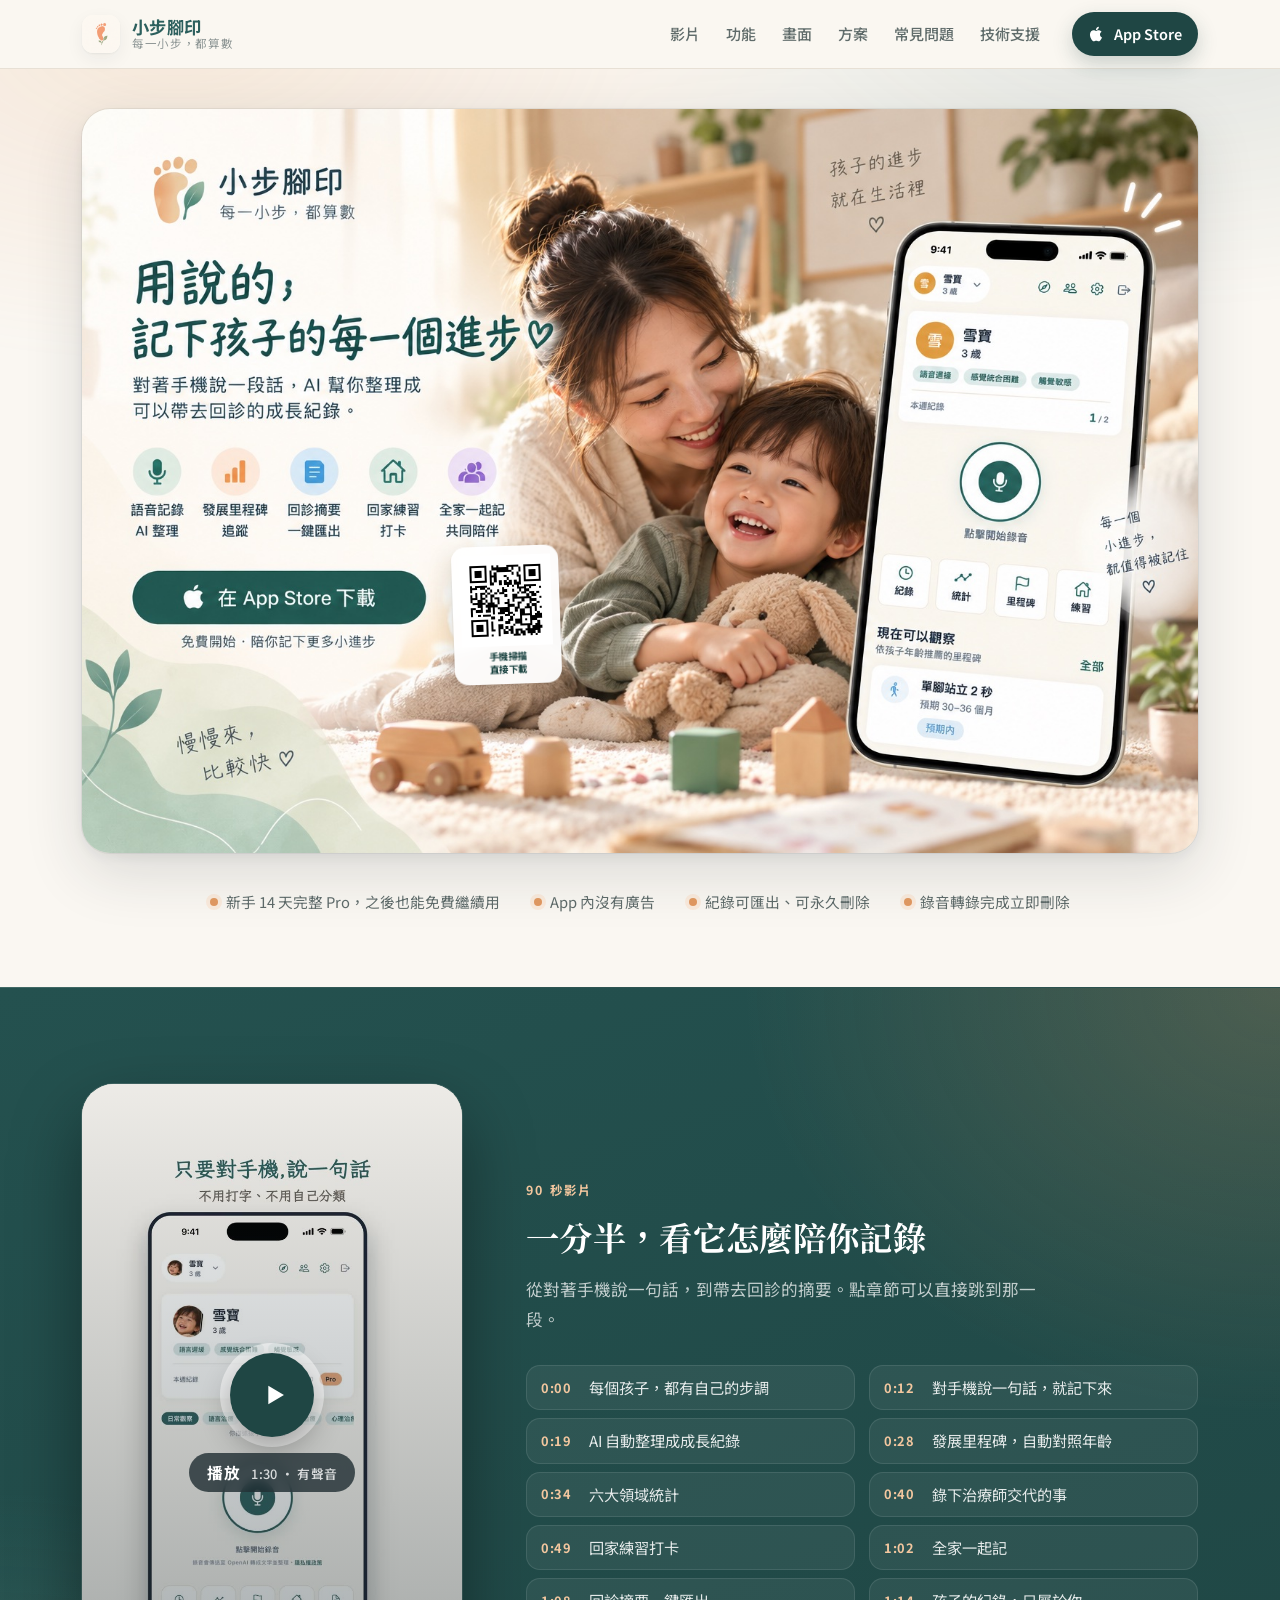
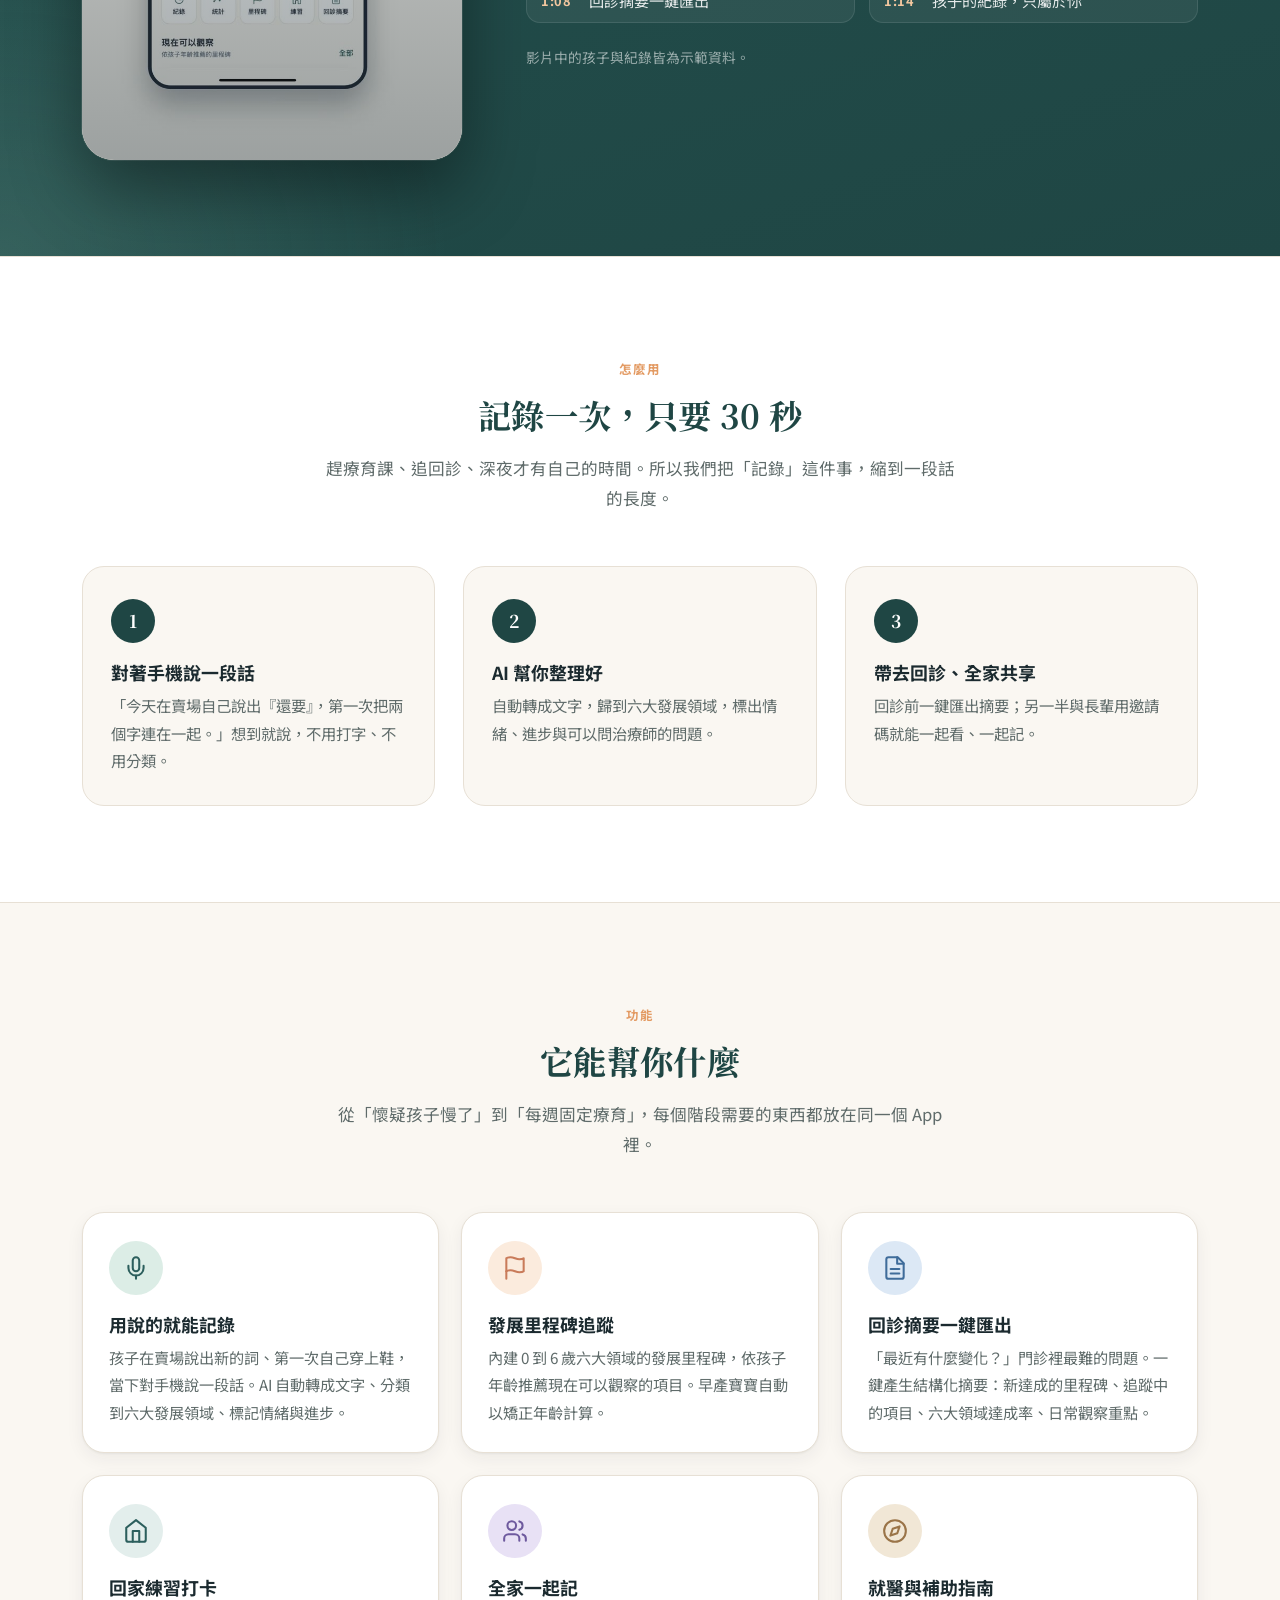
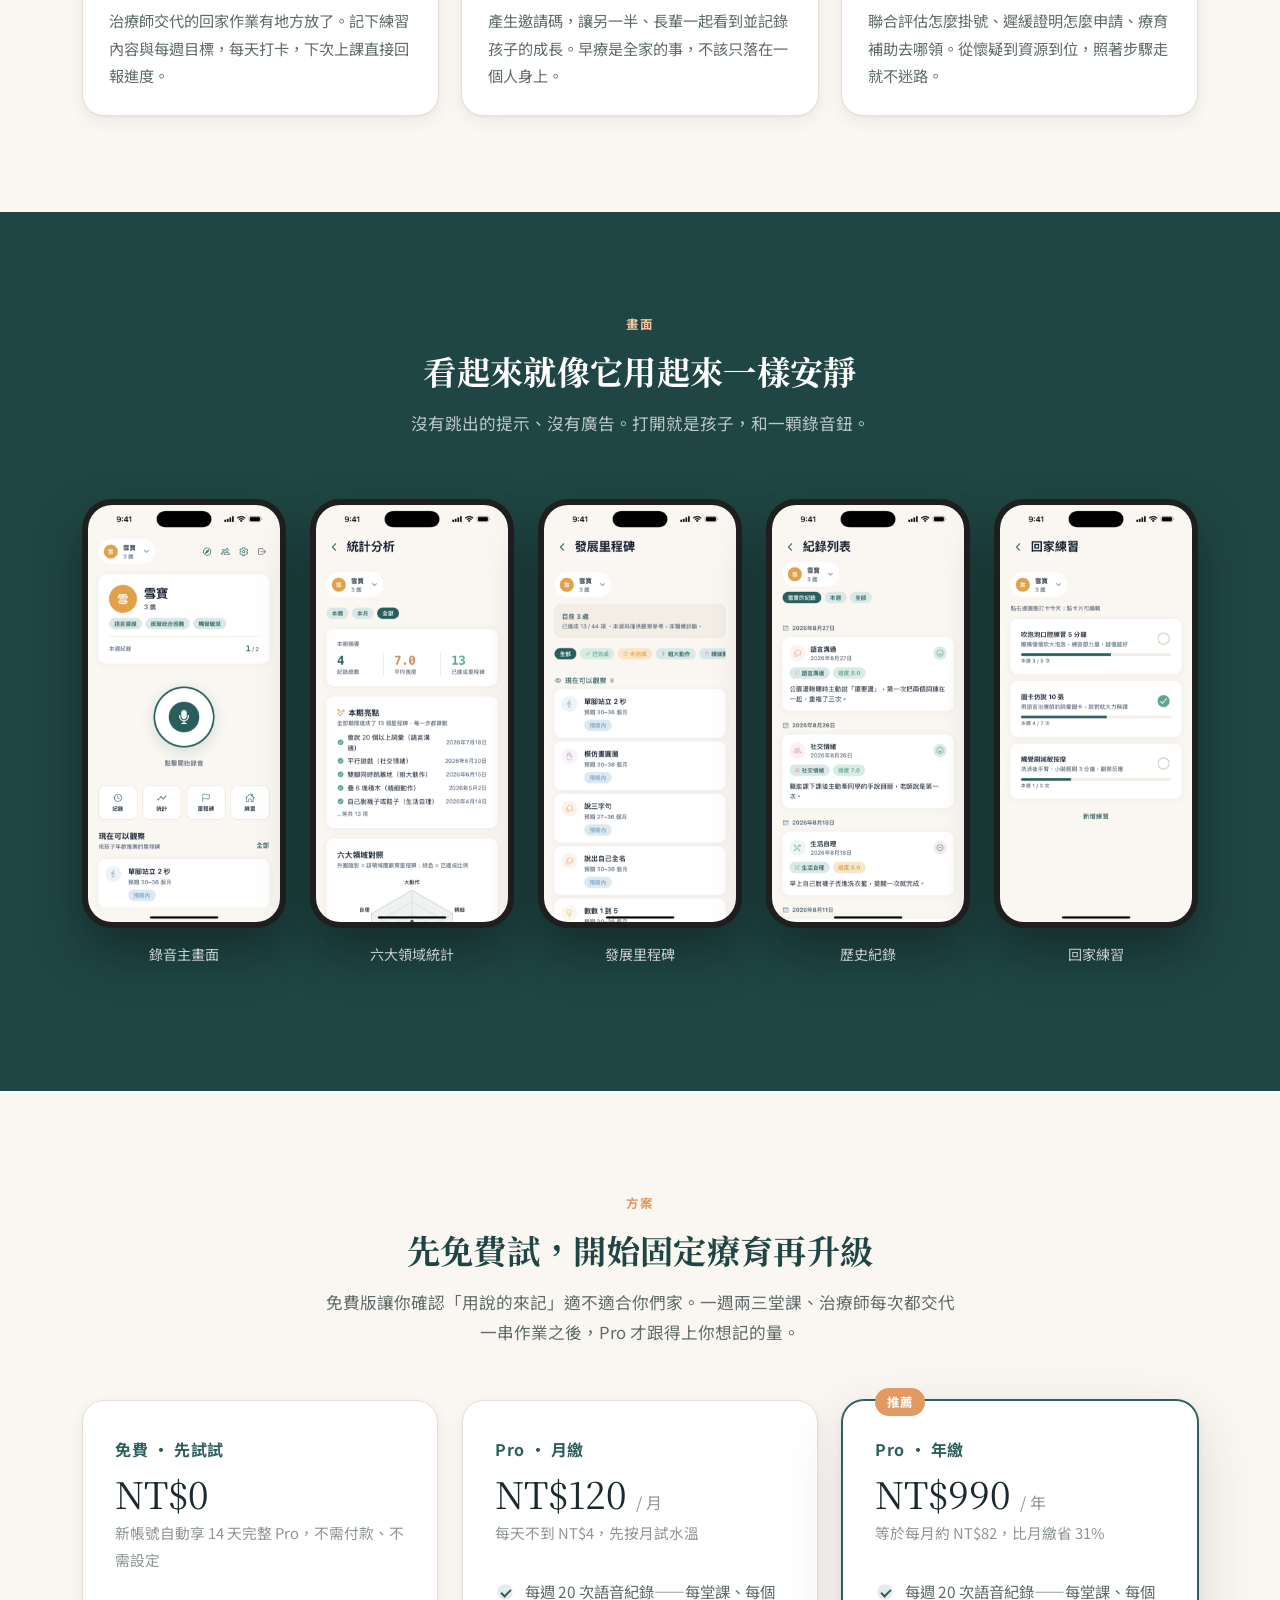
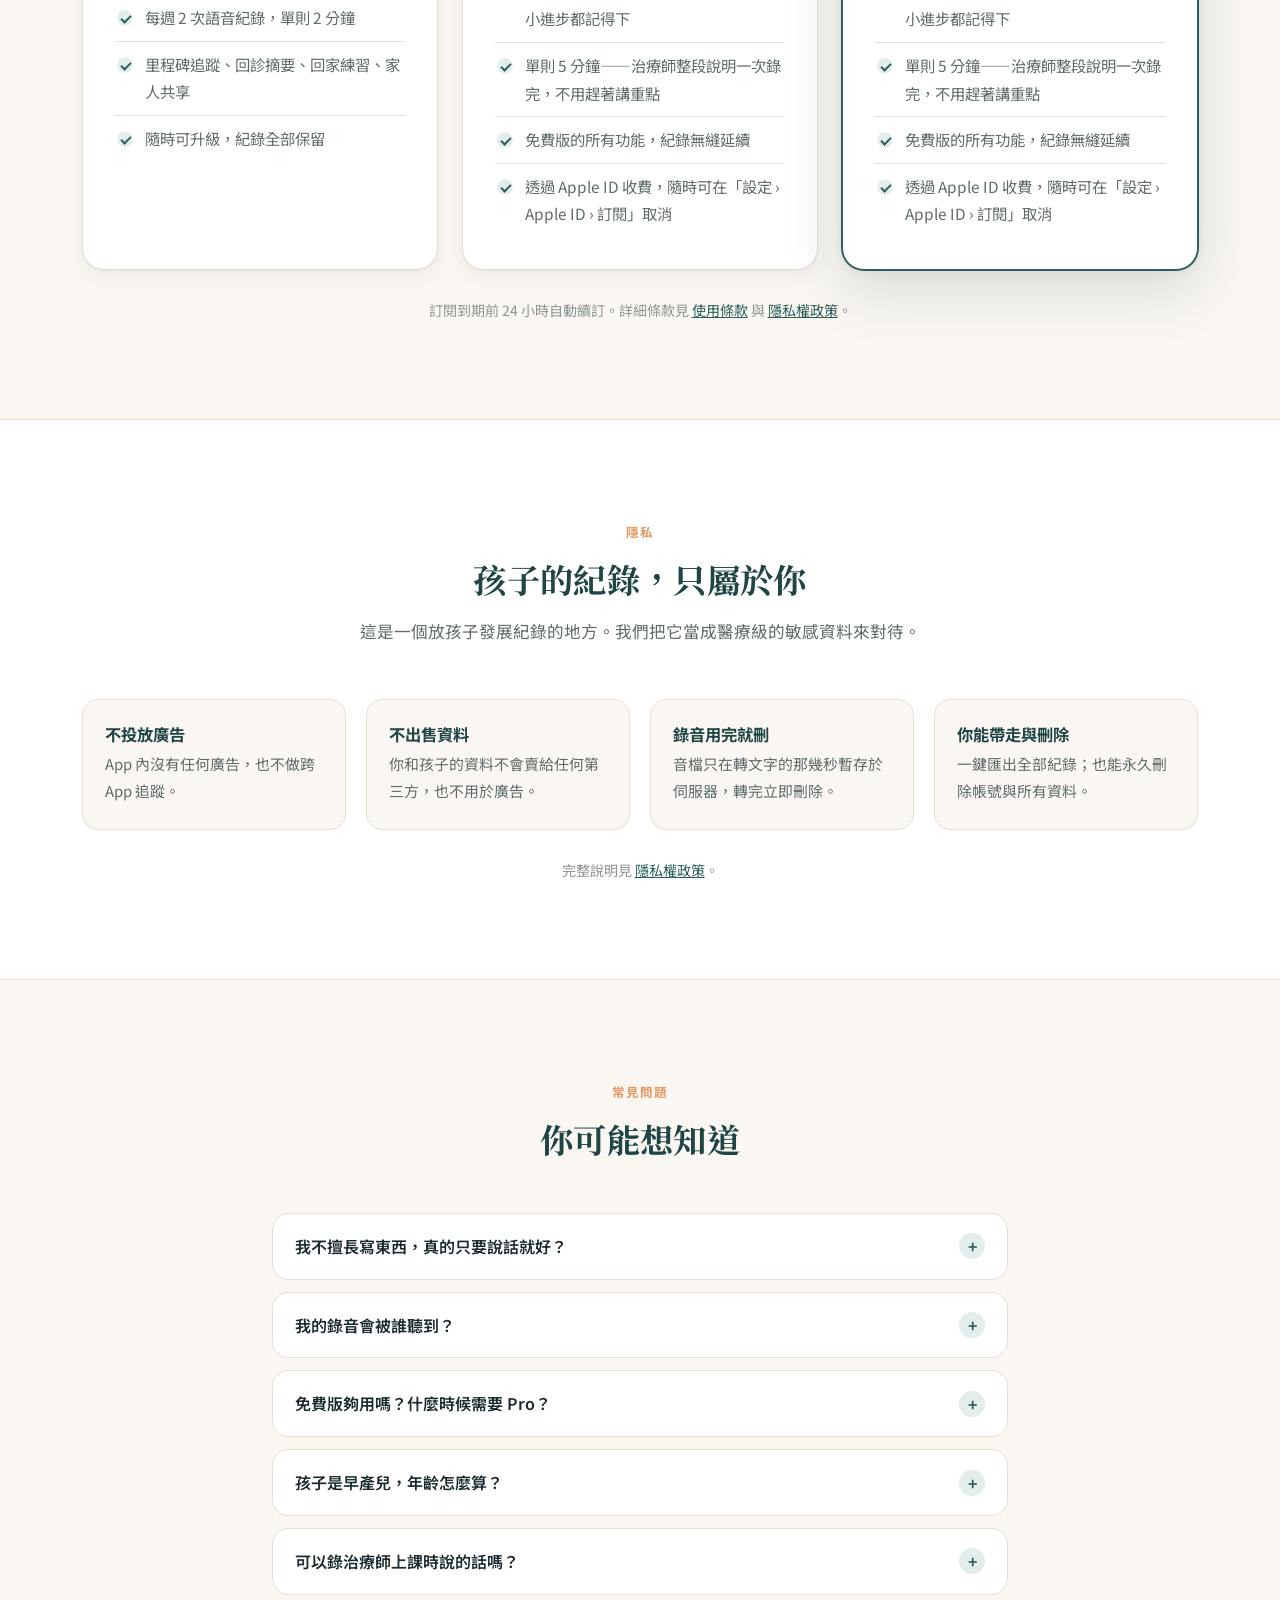
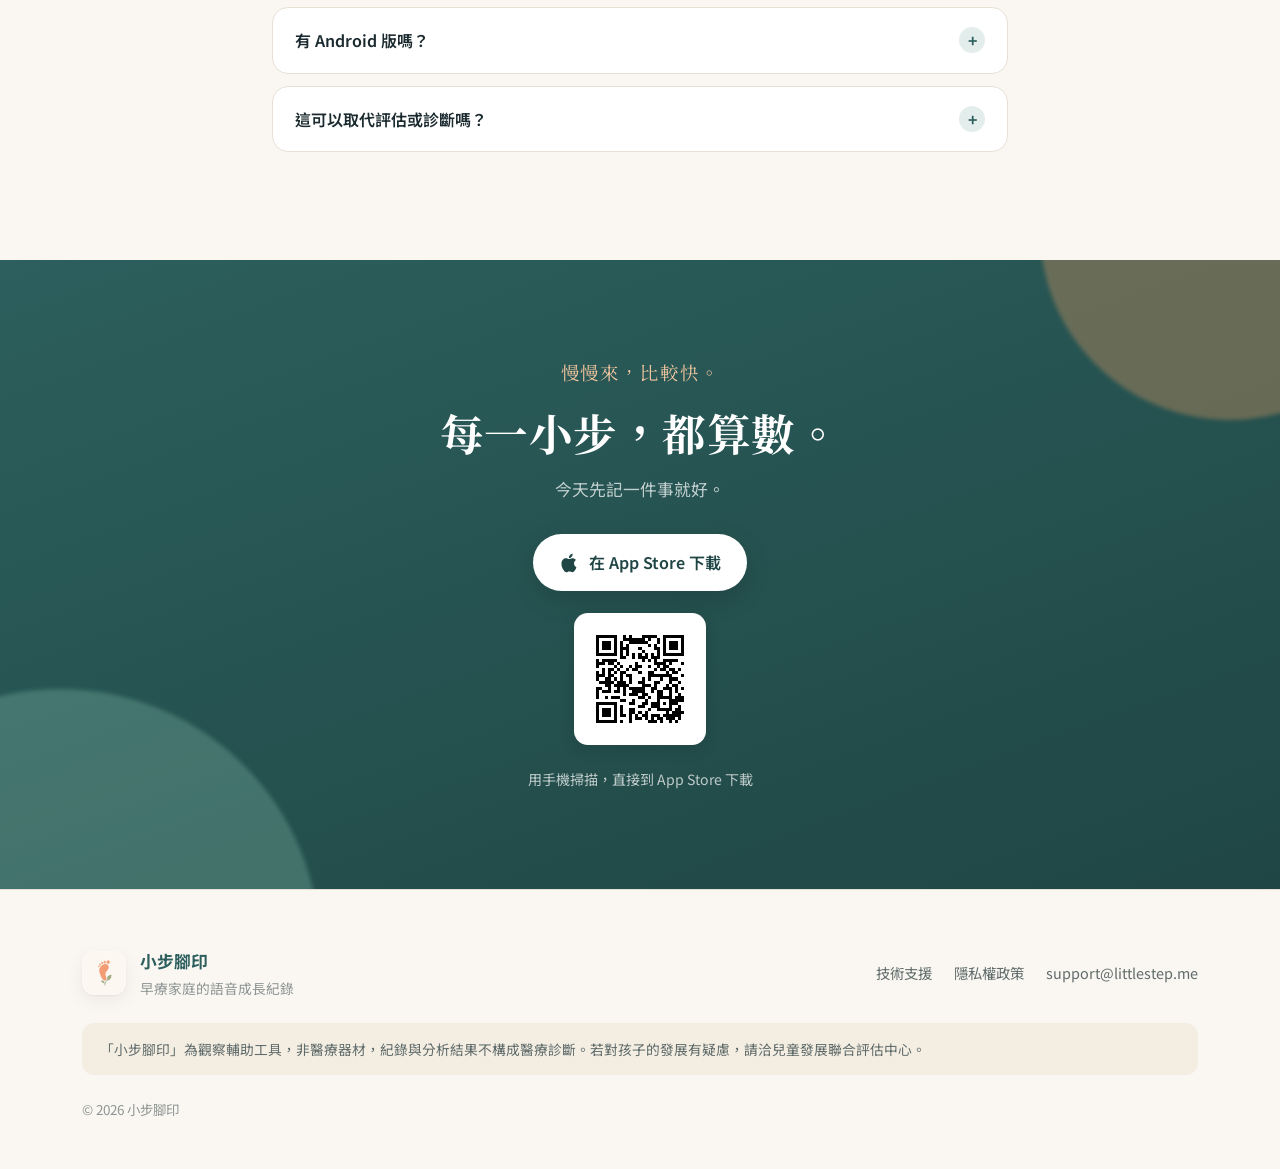
==== index.html @ 1c3ded39 "feat(site): hero 海報加 App Store QR 貼紙 桌機海報在「在 App Store 下載」鈕右側放一張白色 QR 小卡（掃描直接下載）， 以海報百分比定位、1000px 以下" ====
<!DOCTYPE html>
<html lang="zh-Hant">
<head>
<meta charset="utf-8">
<meta name="viewport" content="width=device-width, initial-scale=1">
<title>小步腳印 — 用說的，記下孩子的每一個進步</title>
<meta name="description" content="對著手機說一段話，AI 幫你整理成可以帶去回診的成長紀錄。為早療家庭設計：語音記錄、發展里程碑追蹤、回診摘要一鍵匯出、回家練習打卡、全家一起記。">
<link rel="canonical" href="https://littlestep.me/">
<meta property="og:type" content="website">
<meta property="og:site_name" content="小步腳印">
<meta property="og:title" content="小步腳印 — 用說的，記下孩子的每一個進步">
<meta property="og:description" content="對著手機說一段話，AI 幫你整理成可以帶去回診的成長紀錄。為早療家庭設計的成長記錄 App。">
<meta property="og:url" content="https://littlestep.me/">
<meta property="og:image" content="https://littlestep.me/assets/hero.jpg">
<meta property="og:image:width" content="1536">
<meta property="og:image:height" content="1024">
<meta name="twitter:card" content="summary_large_image">
<meta property="og:video" content="https://littlestep.me/assets/promo90.mp4">
<meta property="og:video:secure_url" content="https://littlestep.me/assets/promo90.mp4">
<meta property="og:video:type" content="video/mp4">
<meta property="og:video:width" content="720">
<meta property="og:video:height" content="1280">
<link rel="icon" type="image/png" sizes="64x64" href="assets/favicon.png?v=2">
<link rel="apple-touch-icon" href="assets/icon.png">
<link rel="preconnect" href="https://fonts.googleapis.com">
<link rel="preconnect" href="https://fonts.gstatic.com" crossorigin>
<link href="https://fonts.googleapis.com/css2?family=Noto+Sans+TC:wght@400;500;700&family=Noto+Serif+TC:wght@600;700&display=swap" rel="stylesheet">
<script src="analytics.js"></script>
<link rel="stylesheet" href="style.css">
<script type="application/ld+json">
{
  "@context": "https://schema.org",
  "@type": "SoftwareApplication",
  "name": "小步腳印",
  "operatingSystem": "iOS",
  "applicationCategory": "HealthApplication",
  "description": "為早療家庭設計的語音成長紀錄 App：對著手機說一段話，AI 整理成可以帶去回診的成長紀錄。",
  "url": "https://littlestep.me/",
  "image": "https://littlestep.me/assets/hero.jpg",
  "offers": { "@type": "Offer", "price": "0", "priceCurrency": "TWD" }
}
</script>
<script type="application/ld+json">
{
  "@context": "https://schema.org",
  "@type": "VideoObject",
  "name": "小步腳印 90 秒介紹影片",
  "description": "從對著手機說一句話，到帶去回診的摘要：語音記錄、AI 整理、發展里程碑、治療師說明、回家練習打卡、全家共享與隱私承諾。",
  "thumbnailUrl": "https://littlestep.me/assets/promo-poster.jpg",
  "uploadDate": "2026-09-17",
  "duration": "PT1M30S",
  "contentUrl": "https://littlestep.me/assets/promo90.mp4",
  "embedUrl": "https://littlestep.me/#video",
  "inLanguage": "zh-Hant"
}
</script>
</head>
<body>

<header class="topbar">
  <div class="wrap">
    <a class="brand" href="/">
      <img src="assets/icon.png" alt="小步腳印 App 圖示">
      <span class="brand-text"><strong>小步腳印</strong><small>每一小步，都算數</small></span>
    </a>
    <input type="checkbox" id="navtoggle" class="nav-toggle" hidden>
    <label for="navtoggle" class="nav-burger" aria-label="開關選單"><span></span><span></span><span></span></label>
    <nav class="mainnav">
      <a href="/#video">影片</a>
      <a href="/#features">功能</a>
      <a href="/#screens">畫面</a>
      <a href="/#pricing">方案</a>
      <a href="/#faq">常見問題</a>
      <a href="/support">技術支援</a>
    </nav>
    <a class="btn btn-store btn-sm" href="https://apps.apple.com/tw/app/id6761771211">
      <svg viewBox="0 0 24 24" aria-hidden="true"><path d="M16.365 1.43c0 1.14-.493 2.27-1.177 3.08-.744.9-1.99 1.57-2.987 1.57-.12 0-.23-.02-.3-.03-.01-.06-.04-.22-.04-.39 0-1.15.572-2.27 1.206-2.98.804-.94 2.142-1.64 3.248-1.68.03.13.05.28.05.43zm4.565 15.71c-.03.07-.463 1.58-1.518 3.12-.945 1.34-1.94 2.71-3.43 2.71-1.517 0-1.9-.88-3.63-.88-1.698 0-2.302.91-3.67.91-1.377 0-2.332-1.26-3.428-2.8-1.287-1.82-2.323-4.63-2.323-7.28 0-4.28 2.797-6.55 5.552-6.55 1.448 0 2.675.95 3.6.95.865 0 2.222-1.01 3.902-1.01.613 0 2.886.06 4.374 2.19-.13.09-2.383 1.37-2.383 4.19 0 3.26 2.854 4.42 2.955 4.45z"/></svg>
      App Store
    </a>
  </div>
</header>

<main>

<!-- ── Hero ─────────────────────────────────────────── -->
<section class="hero">
  <div class="wrap">

    <!-- 桌機：完整主視覺海報，海報上的下載鈕疊一層可點的連結 -->
    <figure class="poster">
      <img src="assets/hero.jpg" srcset="assets/hero-900.jpg 900w, assets/hero.jpg 1536w" sizes="(max-width: 1200px) 100vw, 1160px"
           width="1536" height="1024" fetchpriority="high"
           alt="小步腳印：用說的，記下孩子的每一個進步。媽媽與孩子一起看著手機上的成長紀錄">
      <a class="poster-cta" href="https://apps.apple.com/tw/app/id6761771211" aria-label="在 App Store 下載小步腳印"></a>
      <!-- 桌機海報上的 QR：位置以海報 1536×1024 的百分比定位，緊鄰下載鈕右側 -->
      <a class="poster-qr" href="https://apps.apple.com/tw/app/id6761771211" aria-label="掃描 QR code 到 App Store 下載小步腳印">
        <img src="assets/appstore-qr.svg" width="96" height="96" alt="">
        <span>手機掃描<br>直接下載</span>
      </a>
    </figure>

    <!-- 手機：海報文字太小看不清，改成文字＋裁切後的照片 -->
    <div class="hero-mobile">
      <p class="eyebrow">為早療家庭設計的成長紀錄</p>
      <h1>用說的，<br>記下孩子的每一個進步</h1>
      <p class="lede">對著手機說一段話，AI 幫你整理成可以帶去回診的成長紀錄。</p>
      <a class="btn btn-store" href="https://apps.apple.com/tw/app/id6761771211">
        <svg viewBox="0 0 24 24" aria-hidden="true"><path d="M16.365 1.43c0 1.14-.493 2.27-1.177 3.08-.744.9-1.99 1.57-2.987 1.57-.12 0-.23-.02-.3-.03-.01-.06-.04-.22-.04-.39 0-1.15.572-2.27 1.206-2.98.804-.94 2.142-1.64 3.248-1.68.03.13.05.28.05.43zm4.565 15.71c-.03.07-.463 1.58-1.518 3.12-.945 1.34-1.94 2.71-3.43 2.71-1.517 0-1.9-.88-3.63-.88-1.698 0-2.302.91-3.67.91-1.377 0-2.332-1.26-3.428-2.8-1.287-1.82-2.323-4.63-2.323-7.28 0-4.28 2.797-6.55 5.552-6.55 1.448 0 2.675.95 3.6.95.865 0 2.222-1.01 3.902-1.01.613 0 2.886.06 4.374 2.19-.13.09-2.383 1.37-2.383 4.19 0 3.26 2.854 4.42 2.955 4.45z"/></svg>
        在 App Store 下載
      </a>
      <p class="cta-note">前 14 天完整 Pro · 之後繼續免費用 · 不需信用卡</p>
      <img class="hero-photo" src="assets/hero-900.jpg" width="900" height="600" alt="媽媽與孩子一起看著手機上的成長紀錄">
    </div>

    <ul class="trust">
      <li>新手 14 天完整 Pro，之後也能免費繼續用</li>
      <li>App 內沒有廣告</li>
      <li>紀錄可匯出、可永久刪除</li>
      <li>錄音轉錄完成立即刪除</li>
    </ul>
  </div>
</section>

<!-- ── 影片 ─────────────────────────────────────────── -->
<section id="video" class="video-section">
  <div class="wrap">
    <div class="video-grid">
      <div class="video-shell">
        <video id="promo" width="720" height="1280" poster="assets/promo-poster.jpg" preload="metadata" playsinline controlslist="nodownload noremoteplayback">
          <source src="assets/promo90.mp4" type="video/mp4">
          你的瀏覽器無法播放影片，可以<a href="assets/promo90.mp4">直接下載</a>。
        </video>
        <button class="video-play" type="button" aria-label="播放 90 秒介紹影片">
          <span class="video-play-btn"><svg viewBox="0 0 24 24" aria-hidden="true"><path d="M8 5.5v13l11-6.5z"/></svg></span>
          <span class="video-play-label">播放<small>1:30 · 有聲音</small></span>
        </button>
      </div>
      <div class="video-copy">
        <p class="eyebrow">90 秒影片</p>
        <h2>一分半，看它怎麼陪你記錄</h2>
        <p class="sub">從對著手機說一句話，到帶去回診的摘要。點章節可以直接跳到那一段。</p>
        <ol class="chapters" aria-label="影片章節">
          <li><button type="button" data-t="0"><time>0:00</time><span>每個孩子，都有自己的步調</span></button></li>
          <li><button type="button" data-t="11.8"><time>0:12</time><span>對手機說一句話，就記下來</span></button></li>
          <li><button type="button" data-t="18.7"><time>0:19</time><span>AI 自動整理成成長紀錄</span></button></li>
          <li><button type="button" data-t="27.7"><time>0:28</time><span>發展里程碑，自動對照年齡</span></button></li>
          <li><button type="button" data-t="34.0"><time>0:34</time><span>六大領域統計</span></button></li>
          <li><button type="button" data-t="40.3"><time>0:40</time><span>錄下治療師交代的事</span></button></li>
          <li><button type="button" data-t="49.2"><time>0:49</time><span>回家練習打卡</span></button></li>
          <li><button type="button" data-t="62.0"><time>1:02</time><span>全家一起記</span></button></li>
          <li><button type="button" data-t="67.8"><time>1:08</time><span>回診摘要一鍵匯出</span></button></li>
          <li><button type="button" data-t="74.2"><time>1:14</time><span>孩子的紀錄，只屬於你</span></button></li>
        </ol>
        <p class="video-note">影片中的孩子與紀錄皆為示範資料。</p>
      </div>
    </div>
  </div>
</section>

<!-- ── 三步驟 ───────────────────────────────────────── -->
<section class="steps-section">
  <div class="wrap">
    <div class="section-head">
      <p class="eyebrow">怎麼用</p>
      <h2>記錄一次，只要 30 秒</h2>
      <p class="sub">趕療育課、追回診、深夜才有自己的時間。所以我們把「記錄」這件事，縮到一段話的長度。</p>
    </div>
    <ol class="steps">
      <li>
        <span class="num">1</span>
        <h3>對著手機說一段話</h3>
        <p>「今天在賣場自己說出『還要』，第一次把兩個字連在一起。」想到就說，不用打字、不用分類。</p>
      </li>
      <li>
        <span class="num">2</span>
        <h3>AI 幫你整理好</h3>
        <p>自動轉成文字，歸到六大發展領域，標出情緒、進步與可以問治療師的問題。</p>
      </li>
      <li>
        <span class="num">3</span>
        <h3>帶去回診、全家共享</h3>
        <p>回診前一鍵匯出摘要；另一半與長輩用邀請碼就能一起看、一起記。</p>
      </li>
    </ol>
  </div>
</section>

<!-- ── 功能 ─────────────────────────────────────────── -->
<section id="features" class="features-section">
  <div class="wrap">
    <div class="section-head">
      <p class="eyebrow">功能</p>
      <h2>它能幫你什麼</h2>
      <p class="sub">從「懷疑孩子慢了」到「每週固定療育」，每個階段需要的東西都放在同一個 App 裡。</p>
    </div>
    <div class="features">
      <article class="feature">
        <span class="icon icon-green"><svg viewBox="0 0 24 24"><path d="M12 2a3 3 0 0 0-3 3v7a3 3 0 0 0 6 0V5a3 3 0 0 0-3-3Z"/><path d="M19 10v2a7 7 0 0 1-14 0v-2"/><line x1="12" x2="12" y1="19" y2="22"/></svg></span>
        <h3>用說的就能記錄</h3>
        <p>孩子在賣場說出新的詞、第一次自己穿上鞋，當下對手機說一段話。AI 自動轉成文字、分類到六大發展領域、標記情緒與進步。</p>
      </article>
      <article class="feature">
        <span class="icon icon-orange"><svg viewBox="0 0 24 24"><path d="M4 15s1-1 4-1 5 2 8 2 4-1 4-1V3s-1 1-4 1-5-2-8-2-4 1-4 1z"/><line x1="4" x2="4" y1="22" y2="15"/></svg></span>
        <h3>發展里程碑追蹤</h3>
        <p>內建 0 到 6 歲六大領域的發展里程碑，依孩子年齡推薦現在可以觀察的項目。早產寶寶自動以矯正年齡計算。</p>
      </article>
      <article class="feature">
        <span class="icon icon-blue"><svg viewBox="0 0 24 24"><path d="M14.5 2H6a2 2 0 0 0-2 2v16a2 2 0 0 0 2 2h12a2 2 0 0 0 2-2V7.5L14.5 2z"/><polyline points="14 2 14 8 20 8"/><line x1="16" x2="8" y1="13" y2="13"/><line x1="16" x2="8" y1="17" y2="17"/></svg></span>
        <h3>回診摘要一鍵匯出</h3>
        <p>「最近有什麼變化？」門診裡最難的問題。一鍵產生結構化摘要：新達成的里程碑、追蹤中的項目、六大領域達成率、日常觀察重點。</p>
      </article>
      <article class="feature">
        <span class="icon icon-teal"><svg viewBox="0 0 24 24"><path d="m3 9 9-7 9 7v11a2 2 0 0 1-2 2H5a2 2 0 0 1-2-2z"/><polyline points="9 22 9 12 15 12 15 22"/></svg></span>
        <h3>回家練習打卡</h3>
        <p>治療師交代的回家作業有地方放了。記下練習內容與每週目標，每天打卡，下次上課直接回報進度。</p>
      </article>
      <article class="feature">
        <span class="icon icon-purple"><svg viewBox="0 0 24 24"><path d="M16 21v-2a4 4 0 0 0-4-4H6a4 4 0 0 0-4 4v2"/><circle cx="9" cy="7" r="4"/><path d="M22 21v-2a4 4 0 0 0-3-3.87"/><path d="M16 3.13a4 4 0 0 1 0 7.75"/></svg></span>
        <h3>全家一起記</h3>
        <p>產生邀請碼，讓另一半、長輩一起看到並記錄孩子的成長。早療是全家的事，不該只落在一個人身上。</p>
      </article>
      <article class="feature">
        <span class="icon icon-sand"><svg viewBox="0 0 24 24"><circle cx="12" cy="12" r="10"/><polygon points="16.24 7.76 14.12 14.12 7.76 16.24 9.88 9.88 16.24 7.76"/></svg></span>
        <h3>就醫與補助指南</h3>
        <p>聯合評估怎麼掛號、遲緩證明怎麼申請、療育補助去哪領。從懷疑到資源到位，照著步驟走就不迷路。</p>
      </article>
    </div>
  </div>
</section>

<!-- ── 畫面 ─────────────────────────────────────────── -->
<section id="screens" class="screens-section">
  <div class="wrap">
    <div class="section-head">
      <p class="eyebrow">畫面</p>
      <h2>看起來就像它用起來一樣安靜</h2>
      <p class="sub">沒有跳出的提示、沒有廣告。打開就是孩子，和一顆錄音鈕。</p>
    </div>
  </div>
  <div class="shots-rail">
    <div class="shots">
      <figure><img src="assets/01-home.png" width="560" height="1216" loading="lazy" alt="錄音主畫面"><figcaption>錄音主畫面</figcaption></figure>
      <figure><img src="assets/02-stats.png" width="560" height="1216" loading="lazy" alt="六大領域統計"><figcaption>六大領域統計</figcaption></figure>
      <figure><img src="assets/03-milestones.png" width="560" height="1216" loading="lazy" alt="發展里程碑"><figcaption>發展里程碑</figcaption></figure>
      <figure><img src="assets/04-logs.png" width="560" height="1216" loading="lazy" alt="歷史紀錄"><figcaption>歷史紀錄</figcaption></figure>
      <figure><img src="assets/05-programs.png" width="560" height="1216" loading="lazy" alt="回家練習"><figcaption>回家練習</figcaption></figure>
    </div>
    <p class="shots-hint">左右滑動查看更多畫面</p>
  </div>
</section>

<!-- ── 方案 ─────────────────────────────────────────── -->
<section id="pricing" class="pricing-section">
  <div class="wrap">
    <div class="section-head">
      <p class="eyebrow">方案</p>
      <h2>先免費試，開始固定療育再升級</h2>
      <p class="sub">免費版讓你確認「用說的來記」適不適合你們家。一週兩三堂課、治療師每次都交代一串作業之後，Pro 才跟得上你想記的量。</p>
    </div>
    <div class="plans">
      <div class="plan">
        <div class="plan-name">免費 · 先試試</div>
        <div class="plan-price">NT$0</div>
        <div class="plan-note">新帳號自動享 14 天完整 Pro，不需付款、不需設定</div>
        <ul>
          <li>每週 2 次語音紀錄，單則 2 分鐘</li>
          <li>里程碑追蹤、回診摘要、回家練習、家人共享</li>
          <li>隨時可升級，紀錄全部保留</li>
        </ul>
      </div>
      <div class="plan">
        <div class="plan-name">Pro · 月繳</div>
        <div class="plan-price">NT$120 <small>/ 月</small></div>
        <div class="plan-note">每天不到 NT$4，先按月試水溫</div>
        <ul>
          <li>每週 20 次語音紀錄——每堂課、每個小進步都記得下</li>
          <li>單則 5 分鐘——治療師整段說明一次錄完，不用趕著講重點</li>
          <li>免費版的所有功能，紀錄無縫延續</li>
          <li>透過 Apple ID 收費，隨時可在「設定 › Apple ID › 訂閱」取消</li>
        </ul>
      </div>
      <div class="plan pro">
        <div class="plan-tag">推薦</div>
        <div class="plan-name">Pro · 年繳</div>
        <div class="plan-price">NT$990 <small>/ 年</small></div>
        <div class="plan-note">等於每月約 NT$82，比月繳省 31%</div>
        <ul>
          <li>每週 20 次語音紀錄——每堂課、每個小進步都記得下</li>
          <li>單則 5 分鐘——治療師整段說明一次錄完，不用趕著講重點</li>
          <li>免費版的所有功能，紀錄無縫延續</li>
          <li>透過 Apple ID 收費，隨時可在「設定 › Apple ID › 訂閱」取消</li>
        </ul>
      </div>
    </div>
    <p class="fineprint">
      訂閱到期前 24 小時自動續訂。詳細條款見
      <a href="https://www.apple.com/legal/internet-services/itunes/dev/stdeula/">使用條款</a>
      與 <a href="/privacy">隱私權政策</a>。
    </p>
  </div>
</section>

<!-- ── 隱私 ─────────────────────────────────────────── -->
<section class="privacy-section">
  <div class="wrap">
    <div class="section-head">
      <p class="eyebrow">隱私</p>
      <h2>孩子的紀錄，只屬於你</h2>
      <p class="sub">這是一個放孩子發展紀錄的地方。我們把它當成醫療級的敏感資料來對待。</p>
    </div>
    <div class="promises">
      <div class="promise"><h3>不投放廣告</h3><p>App 內沒有任何廣告，也不做跨 App 追蹤。</p></div>
      <div class="promise"><h3>不出售資料</h3><p>你和孩子的資料不會賣給任何第三方，也不用於廣告。</p></div>
      <div class="promise"><h3>錄音用完就刪</h3><p>音檔只在轉文字的那幾秒暫存於伺服器，轉完立即刪除。</p></div>
      <div class="promise"><h3>你能帶走與刪除</h3><p>一鍵匯出全部紀錄；也能永久刪除帳號與所有資料。</p></div>
    </div>
    <p class="fineprint">完整說明見 <a href="/privacy">隱私權政策</a>。</p>
  </div>
</section>

<!-- ── FAQ ──────────────────────────────────────────── -->
<section id="faq" class="faq-section">
  <div class="wrap narrow">
    <div class="section-head">
      <p class="eyebrow">常見問題</p>
      <h2>你可能想知道</h2>
    </div>
    <details>
      <summary>我不擅長寫東西，真的只要說話就好？</summary>
      <p>對。你只要像跟另一半講今天發生的事那樣說一段話，App 會轉成文字、分類、抓出重點。你之後可以編輯逐字稿，但多數人不需要。</p>
    </details>
    <details>
      <summary>我的錄音會被誰聽到？</summary>
      <p>音檔會傳送到 OpenAI 的語音轉文字服務轉成文字，轉完就從我們的伺服器刪除；依 OpenAI API 的政策，這些資料不會用來訓練模型。保留下來的是逐字稿與整理結果，只有你和你邀請的家人看得到。</p>
    </details>
    <details>
      <summary>免費版夠用嗎？什麼時候需要 Pro？</summary>
      <p>想先體驗的話夠：每週 2 次、每次 2 分鐘，足夠你試出「用說的來記」適不適合你們家。</p>
      <p>但孩子一旦開始固定療育，情況就不一樣了——一週兩三堂課，每堂治療師都交代一串回家作業，平常又有想留住的小進步，2 次很快就用完，2 分鐘也錄不完治療師的說明。Pro 每週 20 次、每次 5 分鐘，一個月 NT$120，換算每天不到 4 元，比漏記一次治療師交代的事便宜很多。</p>
    </details>
    <details>
      <summary>孩子是早產兒，年齡怎麼算？</summary>
      <p>填入預產期後，里程碑會自動以矯正年齡對照，不會因為提早出生而被判定「落後」。</p>
    </details>
    <details>
      <summary>可以錄治療師上課時說的話嗎？</summary>
      <p>可以，App 有專門的「治療師說明」錄音類型，會抽取治療師交代的重點與回家作業。請務必先徵得治療師同意，部分機構有禁止錄音的規定。</p>
    </details>
    <details>
      <summary>有 Android 版嗎？</summary>
      <p>目前先提供 iOS 版。想要 Android 版的話，寫信給我們，需求多的話會提前排進計畫。</p>
    </details>
    <details>
      <summary>這可以取代評估或診斷嗎？</summary>
      <p>不行。小步腳印是觀察輔助工具，不是醫療器材，分析結果不構成醫療診斷。若對孩子的發展有疑慮，請洽各縣市兒童發展聯合評估中心。</p>
    </details>
  </div>
</section>

<!-- ── CTA ──────────────────────────────────────────── -->
<section class="cta-band">
  <div class="wrap">
    <p class="cta-script">慢慢來，比較快。</p>
    <h2>每一小步，都算數。</h2>
    <p class="sub">今天先記一件事就好。</p>
    <a class="btn btn-store btn-light" href="https://apps.apple.com/tw/app/id6761771211">
      <svg viewBox="0 0 24 24" aria-hidden="true"><path d="M16.365 1.43c0 1.14-.493 2.27-1.177 3.08-.744.9-1.99 1.57-2.987 1.57-.12 0-.23-.02-.3-.03-.01-.06-.04-.22-.04-.39 0-1.15.572-2.27 1.206-2.98.804-.94 2.142-1.64 3.248-1.68.03.13.05.28.05.43zm4.565 15.71c-.03.07-.463 1.58-1.518 3.12-.945 1.34-1.94 2.71-3.43 2.71-1.517 0-1.9-.88-3.63-.88-1.698 0-2.302.91-3.67.91-1.377 0-2.332-1.26-3.428-2.8-1.287-1.82-2.323-4.63-2.323-7.28 0-4.28 2.797-6.55 5.552-6.55 1.448 0 2.675.95 3.6.95.865 0 2.222-1.01 3.902-1.01.613 0 2.886.06 4.374 2.19-.13.09-2.383 1.37-2.383 4.19 0 3.26 2.854 4.42 2.955 4.45z"/></svg>
      在 App Store 下載
    </a>
    <div class="cta-qr">
      <img src="assets/appstore-qr.svg" width="132" height="132"
           alt="掃描 QR code 到 App Store 下載小步腳印" />
      <p class="cta-note light">用手機掃描，直接到 App Store 下載</p>
    </div>
  </div>
</section>

</main>

<footer>
  <div class="wrap">
    <a class="foot-brand" href="/">
      <img src="assets/icon.png" alt="">
      <span class="foot-brand-text"><strong>小步腳印</strong><br><span>早療家庭的語音成長紀錄</span></span>
    </a>
    <nav>
      <a href="/support">技術支援</a>
      <a href="/privacy">隱私權政策</a>
      <a href="mailto:support@littlestep.me">support@littlestep.me</a>
    </nav>
    <p class="disclaimer">「小步腳印」為觀察輔助工具，非醫療器材，紀錄與分析結果不構成醫療診斷。若對孩子的發展有疑慮，請洽兒童發展聯合評估中心。</p>
    <p class="copy">© 2026 小步腳印</p>
  </div>
</footer>

<script>
(function () {
  var v = document.getElementById('promo');
  var shell = v && v.closest('.video-shell');
  var playBtn = shell && shell.querySelector('.video-play');
  var chapters = Array.prototype.slice.call(document.querySelectorAll('.chapters button'));
  if (!v || !shell) return;

  function start(t) {
    if (typeof t === 'number') { try { v.currentTime = t; } catch (e) {} }
    v.controls = true;
    shell.classList.add('is-started');
    shell.classList.remove('is-ended');
    var p = v.play();
    if (p && p.catch) p.catch(function () {});
  }
  playBtn.addEventListener('click', function () { start(shell.classList.contains('is-ended') ? 0 : undefined); });
  chapters.forEach(function (b) {
    b.addEventListener('click', function () {
      start(parseFloat(b.getAttribute('data-t')));
      if (window.matchMedia('(max-width: 760px)').matches) {
        shell.scrollIntoView({ behavior: 'smooth', block: 'center' });
      }
    });
  });

  v.addEventListener('play', function () { shell.classList.add('is-started'); shell.classList.remove('is-ended'); });
  v.addEventListener('ended', function () { shell.classList.add('is-ended'); });
  v.addEventListener('timeupdate', function () {
    var cur = v.currentTime, active = null;
    chapters.forEach(function (b) { if (cur + 0.25 >= parseFloat(b.getAttribute('data-t'))) active = b; });
    chapters.forEach(function (b) { b.classList.toggle('is-active', b === active); });
  });
  // 滑離畫面就暫停，避免背景一直放音樂
  if ('IntersectionObserver' in window) {
    new IntersectionObserver(function (entries) {
      entries.forEach(function (e) { if (!e.isIntersecting && !v.paused) v.pause(); });
    }, { threshold: 0.15 }).observe(v);
  }
})();
</script>
</body>
</html>
---- style.css ----
/* 小步腳印 官網 — 色票沿用 App 與主視覺海報 */
:root {
  --bg:           #FAF7F2;
  --panel:        #FFFFFF;
  --cream:        #F3EDE2;
  --ink:          #1B2A2F;
  --muted:        #5F6B6A;
  --subtle:       #8E9695;
  --primary:      #2C5F5D;
  --primary-deep: #1F4644;
  --primary-soft: #E3EEEC;
  --accent:       #E39A62;
  --accent-soft:  #FBEBDD;
  --line:         #E7E0D5;
  --mint:         #DCEDE6;
  --blue-soft:    #DCE8F5;
  --purple-soft:  #E8E1F5;
  --sand:         #F1E7D6;
  --shadow-sm: 0 1px 2px rgba(27,42,47,.05), 0 6px 18px rgba(27,42,47,.06);
  --shadow-lg: 0 20px 60px rgba(27,42,47,.14), 0 4px 12px rgba(27,42,47,.06);
  --r-lg: 22px;
  --r-md: 16px;
  --font: "Noto Sans TC", -apple-system, BlinkMacSystemFont, "PingFang TC", "Microsoft JhengHei", sans-serif;
  --font-display: "Noto Serif TC", "Noto Sans TC", "PingFang TC", serif;
}
* { box-sizing: border-box; }
html { -webkit-text-size-adjust: 100%; scroll-behavior: smooth; overflow-x: clip; }
body {
  margin: 0;
  font-family: var(--font);
  background: var(--bg);
  color: var(--ink);
  line-height: 1.8;
  font-size: 16px;
  -webkit-font-smoothing: antialiased;
}
img { max-width: 100%; display: block; }
a { color: var(--primary); }
h1, h2, h3 { margin: 0; line-height: 1.3; font-weight: 700; }
p { margin: 0; }

.wrap { max-width: 1160px; margin: 0 auto; padding: 0 22px; }
.wrap.narrow { max-width: 780px; }

/* ── 按鈕 ─────────────────────────────── */
.btn {
  display: inline-flex; align-items: center; gap: 10px;
  padding: 14px 26px; border-radius: 999px;
  font-weight: 600; text-decoration: none; font-size: 1rem;
  transition: transform .15s ease, box-shadow .15s ease, background .15s ease;
}
.btn:hover { transform: translateY(-1px); }
.btn svg { width: 20px; height: 20px; fill: currentColor; flex: none; }
.btn-store { background: var(--primary-deep); color: #fff; box-shadow: 0 8px 20px rgba(31,70,68,.22); }
.btn-store:hover { background: var(--primary); }
.btn-light { background: #fff; color: var(--primary-deep); box-shadow: 0 8px 24px rgba(0,0,0,.15); }
.btn-light:hover { background: var(--cream); }
.btn-sm { padding: 9px 16px; font-size: .9rem; }
.btn-sm svg { width: 16px; height: 16px; }
.cta-note { margin-top: 12px; font-size: .88rem; color: var(--subtle); }
.cta-note.light { color: rgba(255,255,255,.7); }

/* ── 頁首 ─────────────────────────────── */
.topbar {
  position: sticky; top: 0; z-index: 20;
  background: rgba(250,247,242,.86);
  -webkit-backdrop-filter: saturate(160%) blur(12px);
  backdrop-filter: saturate(160%) blur(12px);
  border-bottom: 1px solid var(--line);
}
.topbar .wrap { display: flex; align-items: center; gap: 28px; height: 68px; }
.brand { display: flex; align-items: center; gap: 12px; text-decoration: none; color: var(--primary); }
.topbar img { width: 38px; height: 38px; border-radius: 11px; box-shadow: var(--shadow-sm); }
.brand-text { display: flex; flex-direction: column; line-height: 1.2; }
.brand-text strong { font-size: 1.08rem; letter-spacing: .02em; }
.brand-text small { font-size: .72rem; color: var(--subtle); letter-spacing: .06em; }
.topbar nav { margin-left: auto; display: flex; gap: 26px; font-size: .94rem; }
.topbar nav a { text-decoration: none; color: var(--muted); font-weight: 500; }
.topbar nav a:hover { color: var(--primary); }
.topbar { position: relative; }
.nav-burger, .nav-toggle { display: none; }
.topbar .btn { margin-left: 4px; }
/* 內文頁（隱私、支援）的頁首沿用舊標記：img + strong + nav */
.topbar .wrap > strong { color: var(--primary); font-size: 1.08rem; }

/* ── 區塊共用 ─────────────────────────── */
section { padding: 96px 0; position: relative; }
.section-head { max-width: 640px; margin: 0 auto 52px; text-align: center; }
.eyebrow {
  display: inline-block; font-size: .78rem; font-weight: 700; letter-spacing: .18em;
  color: var(--accent); text-transform: uppercase; margin-bottom: 14px;
}
h2 { font-family: var(--font-display); font-size: clamp(1.7rem, 2.6vw, 2.25rem); color: var(--primary-deep); letter-spacing: .01em; }
.section-head .sub { color: var(--muted); margin-top: 16px; font-size: 1.04rem; }
h3 { font-size: 1.12rem; color: var(--ink); }
.fineprint { text-align: center; color: var(--subtle); font-size: .88rem; margin-top: 28px; }

/* ── Hero ─────────────────────────────── */
.hero { padding: 40px 0 72px; overflow: hidden; }
.hero::before {
  content: ""; position: absolute; inset: -30% -10% auto -10%; height: 90%; z-index: -1;
  background:
    radial-gradient(60% 55% at 20% 30%, rgba(227,154,98,.16), transparent 70%),
    radial-gradient(55% 60% at 85% 20%, rgba(44,95,93,.14), transparent 70%);
  filter: blur(10px);
}
.poster {
  position: relative; margin: 0; border-radius: 28px; overflow: hidden;
  box-shadow: var(--shadow-lg); background: var(--cream);
  outline: 1px solid rgba(27,42,47,.06);
}
.poster img { width: 100%; height: auto; }
/* 海報上「在 App Store 下載」鈕的位置（百分比，對應 1536×1024 原圖） */
.poster-cta {
  position: absolute; left: 4.2%; top: 61.5%; width: 27%; height: 8.2%;
  border-radius: 999px; cursor: pointer;
  transition: box-shadow .15s ease;
}
.poster-cta:hover, .poster-cta:focus-visible { box-shadow: 0 0 0 3px rgba(255,255,255,.9), 0 0 0 6px var(--accent); outline: none; }
/* 海報右側的 QR 貼紙（緊鄰下載鈕；1000px 以下太小掃不到就藏起來，手機版 hero 本來就不放） */
.poster-qr {
  position: absolute; left: 33.2%; top: 58.8%; width: 9.6%;
  display: flex; flex-direction: column; align-items: center; gap: 4px;
  padding: 9px 8px 8px; border-radius: 14px;  /* 百分比 padding 會以海報寬度計算，不能用 */
  background: rgba(255,255,255,.94); color: var(--primary-deep); text-decoration: none;
  box-shadow: 0 10px 26px rgba(27,42,47,.18), 0 1px 3px rgba(27,42,47,.08);
  -webkit-backdrop-filter: blur(4px); backdrop-filter: blur(4px);
  transform: rotate(-2deg);
  transition: transform .2s ease, box-shadow .2s ease;
}
.poster-qr:hover, .poster-qr:focus-visible { transform: rotate(0) scale(1.04); box-shadow: 0 14px 32px rgba(27,42,47,.24), 0 0 0 3px var(--accent-soft); outline: none; }
.poster-qr img { width: 100%; height: auto; }
.poster-qr span { font-size: clamp(9px, .74vw, 11px); line-height: 1.35; font-weight: 700; letter-spacing: .04em; text-align: center; white-space: nowrap; }
@media (max-width: 1000px) { .poster-qr { display: none; } }
.hero-mobile { display: none; }
.trust {
  list-style: none; margin: 36px 0 0; padding: 0;
  display: flex; flex-wrap: wrap; justify-content: center; gap: 12px 34px;
  color: var(--muted); font-size: .92rem;
}
.trust li { display: flex; align-items: center; gap: 8px; }
.trust li::before {
  content: ""; width: 8px; height: 8px; border-radius: 50%;
  background: var(--accent); box-shadow: 0 0 0 4px var(--accent-soft);
}

/* ── 三步驟 ───────────────────────────── */
.steps-section { background: var(--panel); border-top: 1px solid var(--line); border-bottom: 1px solid var(--line); }
.steps {
  list-style: none; margin: 0; padding: 0;
  display: grid; grid-template-columns: repeat(3, 1fr); gap: 28px;
  counter-reset: step;
}
.steps li {
  position: relative; padding: 32px 28px 30px; border-radius: var(--r-lg);
  background: var(--bg); border: 1px solid var(--line);
}
.steps .num {
  display: inline-flex; align-items: center; justify-content: center;
  width: 44px; height: 44px; border-radius: 50%;
  background: var(--primary-deep); color: #fff; font-weight: 700; font-family: var(--font-display);
  margin-bottom: 18px; font-size: 1.1rem;
}
.steps h3 { margin-bottom: 8px; }
.steps p { color: var(--muted); font-size: .96rem; }

/* ── 功能 ─────────────────────────────── */
.features { display: grid; grid-template-columns: repeat(3, 1fr); gap: 22px; }
.feature {
  background: var(--panel); border: 1px solid var(--line); border-radius: var(--r-lg);
  padding: 28px 26px 26px; box-shadow: var(--shadow-sm);
  transition: transform .2s ease, box-shadow .2s ease;
}
.feature:hover { transform: translateY(-3px); box-shadow: var(--shadow-lg); }
.icon {
  display: inline-flex; align-items: center; justify-content: center;
  width: 54px; height: 54px; border-radius: 50%; margin-bottom: 18px;
}
.icon svg { width: 26px; height: 26px; fill: none; stroke: currentColor; stroke-width: 1.9; stroke-linecap: round; stroke-linejoin: round; }
.icon-green  { background: var(--mint);         color: #2C5F5D; }
.icon-orange { background: var(--accent-soft);  color: #C97B5A; }
.icon-blue   { background: var(--blue-soft);    color: #3F6C9A; }
.icon-teal   { background: var(--primary-soft); color: #2C5F5D; }
.icon-purple { background: var(--purple-soft);  color: #6E5A9E; }
.icon-sand   { background: var(--sand);         color: #9A7448; }
.feature h3 { margin-bottom: 8px; }
.feature p { color: var(--muted); font-size: .95rem; }

/* ── 畫面 ─────────────────────────────── */
.screens-section { background: var(--primary-deep); color: #fff; overflow: hidden; }
.screens-section::before {
  content: ""; position: absolute; inset: auto -20% -40% -20%; height: 70%;
  background: radial-gradient(50% 60% at 50% 100%, rgba(227,154,98,.25), transparent 70%);
}
.screens-section h2 { color: #fff; }
.screens-section .eyebrow { color: #F3C79F; }
.screens-section .sub { color: rgba(255,255,255,.7); }
.shots-rail { position: relative; }
/* 桌機五張排滿一排；1000px 以下才變成可橫滑的軌道 */
.shots {
  display: grid; grid-template-columns: repeat(5, minmax(0, 1fr)); gap: 24px;
  padding: 8px 22px 28px; max-width: 1160px; margin: 0 auto;
}
.shots figure { margin: 0; min-width: 0; }
.shots-hint { display: none; text-align: center; color: rgba(255,255,255,.55); font-size: .82rem; margin-top: -8px; }
@media (max-width: 1000px) {
  .shots {
    display: flex; overflow-x: auto; scroll-snap-type: x mandatory; scroll-padding: 22px;
    scrollbar-width: none; -webkit-overflow-scrolling: touch;
    mask-image: linear-gradient(to right, transparent, #000 22px, #000 calc(100% - 40px), transparent);
  }
  .shots::-webkit-scrollbar { display: none; }
  .shots figure { flex: 0 0 auto; width: 220px; scroll-snap-align: start; }
  .shots-hint { display: block; }
}
.shots img {
  width: 100%; height: auto; border-radius: 30px;
  border: 6px solid rgba(255,255,255,.12); box-shadow: 0 24px 50px rgba(0,0,0,.35);
  background: #000;
}
.shots figcaption { font-size: .88rem; color: rgba(255,255,255,.75); text-align: center; margin-top: 14px; }

/* ── 方案 ─────────────────────────────── */
.plans { display: grid; grid-template-columns: repeat(3, minmax(0, 1fr)); gap: 24px; max-width: 1120px; margin: 0 auto; }
.plan {
  position: relative; background: var(--panel); border: 1px solid var(--line);
  border-radius: var(--r-lg); padding: 34px 32px 32px; box-shadow: var(--shadow-sm);
}
.plan.pro { border-color: var(--primary); box-shadow: 0 0 0 1px var(--primary), var(--shadow-lg); }
.plan-tag {
  position: absolute; top: -13px; left: 32px; padding: 3px 12px; border-radius: 999px;
  background: var(--accent); color: #fff; font-size: .78rem; font-weight: 700; letter-spacing: .08em;
}
.plan-name { font-weight: 700; color: var(--primary); letter-spacing: .04em; }
.plan-price { font-family: var(--font-display); font-size: 2.3rem; margin-top: 10px; color: var(--ink); line-height: 1.1; }
.plan-price small { font-family: var(--font); font-size: 1rem; color: var(--subtle); font-weight: 400; }
.plan-note { color: var(--subtle); font-size: .92rem; margin-top: 6px; }
.plan ul { margin: 22px 0 0; padding: 0; list-style: none; color: var(--muted); font-size: .96rem; }
.plan li { padding: 9px 0 9px 30px; position: relative; border-top: 1px solid var(--line); }
.plan li:first-child { border-top: 0; }
.plan li::before {
  content: ""; position: absolute; left: 2px; top: 15px; width: 16px; height: 16px; border-radius: 50%;
  background: var(--primary-soft);
  -webkit-mask: url("data:image/svg+xml;utf8,<svg xmlns='http://www.w3.org/2000/svg' viewBox='0 0 24 24'><circle cx='12' cy='12' r='12' fill='black'/></svg>");
}
.plan li::after {
  content: ""; position: absolute; left: 6px; top: 20px; width: 8px; height: 4px;
  border-left: 2px solid var(--primary); border-bottom: 2px solid var(--primary); transform: rotate(-45deg);
}

/* ── 隱私 ─────────────────────────────── */
.privacy-section { background: var(--panel); border-top: 1px solid var(--line); border-bottom: 1px solid var(--line); }
.promises { display: grid; grid-template-columns: repeat(4, 1fr); gap: 20px; }
.promise { background: var(--bg); border: 1px solid var(--line); border-radius: var(--r-md); padding: 24px 22px; }
.promise h3 { font-size: 1.02rem; margin-bottom: 6px; color: var(--primary-deep); }
.promise p { color: var(--muted); font-size: .93rem; }

/* ── FAQ ──────────────────────────────── */
details {
  background: var(--panel); border: 1px solid var(--line);
  border-radius: var(--r-md); padding: 0 22px; margin-bottom: 12px;
}
details[open] { border-color: var(--primary); }
summary {
  cursor: pointer; font-weight: 600; padding: 18px 34px 18px 0; list-style: none; position: relative; color: var(--ink);
}
summary::-webkit-details-marker { display: none; }
summary::after {
  content: "+"; position: absolute; right: 0; top: 50%; transform: translateY(-50%);
  width: 26px; height: 26px; border-radius: 50%; display: grid; place-items: center;
  background: var(--primary-soft); color: var(--primary); font-weight: 700; line-height: 1;
}
details[open] summary::after { content: "−"; }
details p, details ul { color: var(--muted); font-size: .96rem; padding-bottom: 18px; }
details ul { margin: 0; padding-left: 1.2em; }

/* ── CTA ──────────────────────────────── */
.cta-band {
  text-align: center; color: #fff; overflow: hidden;
  background: linear-gradient(160deg, #2C5F5D 0%, #1F4644 100%);
}
.cta-band::before, .cta-band::after {
  content: ""; position: absolute; border-radius: 50%; filter: blur(2px); opacity: .35;
}
.cta-band::before { width: 520px; height: 520px; left: -200px; bottom: -320px; background: #7FB3A5; }
.cta-band::after { width: 380px; height: 380px; right: -140px; top: -220px; background: #E39A62; }
.cta-band .wrap { position: relative; }
.cta-script { font-family: var(--font-display); color: #F3C79F; font-size: 1.15rem; letter-spacing: .1em; margin-bottom: 14px; }
.cta-band h2 { color: #fff; font-size: clamp(2rem, 3.4vw, 2.8rem); }
.cta-band .sub { color: rgba(255,255,255,.72); margin: 14px 0 30px; font-size: 1.05rem; }

/* ── 內文頁（支援、隱私）─────────────── */
.page { padding: 56px 0 80px; }
.page .wrap.narrow { max-width: 760px; }
.page-head { margin-bottom: 32px; }
.page-head .eyebrow { margin-bottom: 8px; }
.page-head h1, .doc h1 {
  font-family: var(--font-display); font-size: clamp(1.9rem, 3vw, 2.4rem);
  color: var(--primary-deep); margin: 0 0 12px;
}
.page-head .lede { color: var(--muted); font-size: 1.04rem; }
.contact {
  display: grid; grid-template-columns: 1fr; gap: 14px;
  padding: 26px 28px; background: var(--panel); border: 1px solid var(--line);
  border-radius: var(--r-lg); box-shadow: var(--shadow-sm); margin-bottom: 64px;
}
.contact-label { display: block; font-size: .78rem; letter-spacing: .14em; color: var(--subtle); font-weight: 700; margin-bottom: 4px; }
.contact .mail { font-size: 1.3rem; font-weight: 700; text-decoration: none; color: var(--primary-deep); word-break: break-all; }
.contact .mail:hover { color: var(--primary); text-decoration: underline; }
.contact-hint { color: var(--muted); font-size: .93rem; border-top: 1px solid var(--line); padding-top: 14px; }
.faq h2 { font-size: clamp(1.5rem, 2.4vw, 1.9rem); margin-bottom: 18px; }
.faq-jump { display: flex; flex-wrap: wrap; gap: 8px; margin-bottom: 4px; }
.faq-jump a {
  padding: 6px 14px; border-radius: 999px; background: var(--panel); border: 1px solid var(--line);
  color: var(--muted); text-decoration: none; font-size: .88rem; font-weight: 500;
}
.faq-jump a:hover { border-color: var(--primary); color: var(--primary); }
.faq h3 {
  display: flex; align-items: center; gap: 14px;
  font-size: .84rem; letter-spacing: .16em; color: var(--accent);
  margin: 44px 0 14px; scroll-margin-top: 90px;
}
.faq h3::after { content: ""; flex: 1; height: 1px; background: var(--line); }
.faq details { margin-bottom: 10px; }
.faq summary { font-size: 1rem; }
.faq details p { margin: 0 0 10px; padding-bottom: 0; }
.faq details p:last-child { margin-bottom: 0; padding-bottom: 20px; }
.page .disclaimer { margin-top: 56px; }
/* 隱私權政策（沿用原本 .doc 標記） */
.doc { max-width: 760px; }
.doc section { padding: 0; }
.doc .updated { color: var(--subtle); font-size: .9rem; margin: -4px 0 28px; }
.doc h2 { font-family: var(--font); font-size: 1.15rem; margin: 2.2rem 0 .6rem; color: var(--primary-deep); }
.doc p { color: var(--ink); margin: 0 0 1em; }
.doc .disclaimer { margin-top: 36px; }
.cards { display: grid; gap: 16px; grid-template-columns: repeat(auto-fit, minmax(240px, 1fr)); }
.card { background: var(--panel); border: 1px solid var(--line); border-radius: var(--r-md); padding: 20px; }
.card h3 { margin: 0 0 6px; font-size: 1.02rem; }
.card p { margin: 0; color: var(--muted); font-size: .94rem; }
.badge { display: inline-block; padding: 10px 22px; border-radius: 999px; background: var(--cream); color: var(--muted); font-size: .95rem; border: 1px solid var(--line); }

/* ── 免責與頁尾 ───────────────────────── */
.disclaimer {
  padding: 14px 18px; background: var(--cream);
  border-radius: 12px; font-size: .86rem; color: var(--muted);
}
footer { padding: 56px 0 48px; font-size: .9rem; color: var(--subtle); border-top: 1px solid var(--line); background: var(--bg); }
footer .wrap { display: grid; grid-template-columns: 1fr auto; gap: 22px 40px; align-items: center; }
.foot-brand { display: flex; align-items: center; gap: 14px; color: var(--ink); text-decoration: none; }
.foot-brand:hover strong { color: var(--primary-deep); text-decoration: underline; }
.foot-brand img { width: 44px; height: 44px; border-radius: 12px; box-shadow: var(--shadow-sm); }
.foot-brand strong { color: var(--primary); font-size: 1.05rem; }
.foot-brand span { color: var(--subtle); font-size: .86rem; }
footer nav { display: flex; gap: 22px; flex-wrap: wrap; }
footer nav a { text-decoration: none; color: var(--muted); }
footer nav a:hover { color: var(--primary); }
footer .disclaimer { grid-column: 1 / -1; }
footer .copy { grid-column: 1 / -1; font-size: .84rem; }
/* 舊版內文頁的頁尾標記：span + nav */
footer .wrap > span { color: var(--subtle); }

/* ── 響應式 ───────────────────────────── */
@media (max-width: 980px) {
  section { padding: 72px 0; }
  .features { grid-template-columns: repeat(2, 1fr); }
  .promises { grid-template-columns: repeat(2, 1fr); }
  .plans { grid-template-columns: 1fr; max-width: 420px; }
  .steps { grid-template-columns: 1fr; gap: 16px; }
  .topbar .nav-burger {
    display: flex; flex-direction: column; justify-content: center; gap: 5px;
    width: 44px; height: 44px; margin-left: auto; cursor: pointer;
  }
  .topbar .nav-burger span {
    display: block; width: 24px; height: 2px; border-radius: 2px;
    background: var(--primary); transition: transform .2s, opacity .2s;
  }
  .topbar .mainnav { display: none; }
  .topbar .nav-toggle:checked ~ .nav-burger span:nth-child(1) { transform: translateY(7px) rotate(45deg); }
  .topbar .nav-toggle:checked ~ .nav-burger span:nth-child(2) { opacity: 0; }
  .topbar .nav-toggle:checked ~ .nav-burger span:nth-child(3) { transform: translateY(-7px) rotate(-45deg); }
  .topbar .nav-toggle:checked ~ .mainnav {
    display: flex; flex-direction: column; gap: 0;
    position: absolute; top: 100%; left: 0; right: 0;
    background: #fff; box-shadow: 0 10px 24px rgba(0,0,0,.12);
    padding: 6px 0; z-index: 60;
  }
  .topbar .nav-toggle:checked ~ .mainnav a { padding: 14px 24px; }
}
@media (max-width: 760px) {
  section { padding: 56px 0; }
  .topbar .wrap { height: 62px; gap: 14px; }
  .brand-text small { display: none; }
  .topbar .btn-store { display: none; } /* 手機已有漢堡選單＋下方大 CTA，header 按鈕多餘 */
  .hero { padding: 28px 0 48px; }
  .poster { display: none; }
  .hero-mobile { display: block; text-align: center; }
  .hero-mobile h1 { font-family: var(--font-display); font-size: clamp(1.9rem, 8vw, 2.4rem); color: var(--primary-deep); margin: 6px 0 14px; }
  .hero-mobile .lede { color: var(--muted); font-size: 1.02rem; margin-bottom: 26px; }
  .hero-photo {
    margin-top: 32px; width: 100%; aspect-ratio: 4 / 5; object-fit: cover; object-position: 78% 50%;
    border-radius: 24px; box-shadow: var(--shadow-lg);
  }
  .trust { gap: 8px 18px; font-size: .86rem; justify-content: flex-start; }
  .features { grid-template-columns: 1fr; }
  .promises { grid-template-columns: 1fr; }
  .plans { grid-template-columns: 1fr; }
  .shots figure { width: 196px; }
  footer .wrap { grid-template-columns: 1fr; }
  .page { padding: 32px 0 56px; }
  .contact { padding: 20px; margin-bottom: 44px; }
  .faq h3 { margin-top: 36px; }
}

/* App Store QR（頁尾 CTA；僅桌機顯示——手機掃自己的手機沒意義，直接點按鈕即可） */
.cta-qr { margin-top: 22px; display: flex; flex-direction: column; align-items: center; gap: 10px; }
.cta-qr img { background: #fff; padding: 10px; border-radius: 14px; box-shadow: 0 4px 16px rgba(0,0,0,.12); }
@media (max-width: 760px) { .cta-qr { display: none; } }

/* ── 影片 ─────────────────────────────── */
.video-section {
  color: #fff; overflow: hidden;
  background:
    radial-gradient(60% 70% at 100% 0%, rgba(227,154,98,.22), transparent 70%),
    radial-gradient(50% 60% at 0% 100%, rgba(127,179,165,.22), transparent 70%),
    linear-gradient(160deg, #24514F 0%, #1F4644 100%);
  border-top: 1px solid rgba(255,255,255,.06);
}
.video-grid {
  display: grid; grid-template-columns: minmax(280px, 380px) minmax(0, 1fr);
  gap: 64px; align-items: center;
}
.video-shell {
  position: relative; aspect-ratio: 9 / 16; width: 100%;
  border-radius: 32px; overflow: hidden; background: #F3EDE2;
  box-shadow: 0 30px 70px rgba(0,0,0,.4), 0 0 0 1px rgba(255,255,255,.14);
  transform: translateZ(0); /* Safari 圓角裁切 */
}
.video-shell video { display: block; width: 100%; height: 100%; object-fit: cover; background: #F3EDE2; }
/* 播放前的覆蓋層：中央大按鈕 */
.video-play {
  position: absolute; inset: 0; margin: 0; padding: 0; border: 0; cursor: pointer;
  display: flex; flex-direction: column; align-items: center; justify-content: center; gap: 16px;
  background: linear-gradient(to bottom, rgba(27,42,47,.06), rgba(27,42,47,.42));
  color: #fff; font-family: inherit; transition: background .2s ease;
}
.video-play:hover, .video-play:focus-visible { background: linear-gradient(to bottom, rgba(27,42,47,.15), rgba(27,42,47,.45)); outline: none; }
.video-play-btn {
  display: grid; place-items: center; width: 84px; height: 84px; border-radius: 50%;
  background: var(--primary-deep); color: #fff;
  box-shadow: 0 12px 30px rgba(0,0,0,.3), 0 0 0 10px rgba(255,255,255,.55);
  transition: transform .2s ease, box-shadow .2s ease;
}
.video-play:hover .video-play-btn { transform: scale(1.06); box-shadow: 0 16px 36px rgba(0,0,0,.35), 0 0 0 14px rgba(255,255,255,.7); }
.video-play-btn svg { width: 34px; height: 34px; fill: currentColor; margin-left: 4px; }
.video-play-label {
  display: inline-flex; align-items: baseline; gap: 10px;
  padding: 8px 18px; border-radius: 999px;
  background: rgba(27,42,47,.78); color: #fff;
  -webkit-backdrop-filter: blur(6px); backdrop-filter: blur(6px);
  font-weight: 700; font-size: .98rem; letter-spacing: .08em;
}
.video-play-label small { font-weight: 500; font-size: .8rem; letter-spacing: .02em; opacity: .8; }
.video-shell.is-started .video-play { display: none; }
.video-shell.is-ended .video-play { display: flex; background: linear-gradient(to bottom, rgba(27,42,47,.45), rgba(27,42,47,.65)); }
.video-shell.is-ended .video-play-label::before { content: "再看一次"; }
.video-shell.is-ended .video-play-label small { display: none; }

.video-copy .eyebrow { color: #F3C79F; }
.video-copy h2 { color: #fff; }
.video-copy .sub { color: rgba(255,255,255,.72); margin-top: 16px; font-size: 1.04rem; max-width: 520px; }
.chapters {
  list-style: none; margin: 30px 0 0; padding: 0;
  display: grid; grid-template-columns: repeat(2, minmax(0, 1fr)); gap: 8px 14px;
}
.chapters button {
  width: 100%; display: flex; align-items: center; gap: 14px; text-align: left;
  padding: 11px 14px; border-radius: 14px; border: 1px solid rgba(255,255,255,.1);
  background: rgba(255,255,255,.06); color: rgba(255,255,255,.88);
  font: inherit; font-size: .95rem; line-height: 1.4; cursor: pointer;
  transition: background .15s ease, border-color .15s ease, transform .15s ease;
}
.chapters button:hover { background: rgba(255,255,255,.12); border-color: rgba(255,255,255,.22); transform: translateX(2px); }
.chapters button:focus-visible { outline: 2px solid #F3C79F; outline-offset: 2px; }
.chapters time {
  flex: none; font-variant-numeric: tabular-nums; font-size: .8rem; font-weight: 700; letter-spacing: .04em;
  color: #F3C79F; min-width: 34px;
}
.chapters button.is-active { background: rgba(255,255,255,.16); border-color: #F3C79F; color: #fff; }
.chapters button.is-active time { color: #fff; }
.video-note { margin-top: 22px; font-size: .86rem; color: rgba(255,255,255,.55); }

@media (max-width: 980px) {
  .video-grid { grid-template-columns: minmax(240px, 320px) minmax(0, 1fr); gap: 40px; }
  .chapters { grid-template-columns: 1fr; }
}
@media (max-width: 760px) {
  .video-grid { grid-template-columns: minmax(0, 1fr); gap: 32px; }
  .video-copy { min-width: 0; }
  .video-shell { max-width: 300px; margin: 0 auto; }
  .video-copy { text-align: center; }
  .video-copy .sub { margin-left: auto; margin-right: auto; }
  .chapters {
    display: flex; overflow-x: auto; gap: 8px; margin: 22px -22px 0; padding: 4px 22px 10px;
    scroll-snap-type: x mandatory; scrollbar-width: none; -webkit-overflow-scrolling: touch;
  }
  .chapters::-webkit-scrollbar { display: none; }
  .chapters li { flex: 0 0 auto; scroll-snap-align: start; }
  .chapters button { width: auto; white-space: nowrap; padding: 9px 14px; border-radius: 999px; transform: none; }
  .chapters button:hover { transform: none; }
  .video-play-btn { width: 72px; height: 72px; }
}
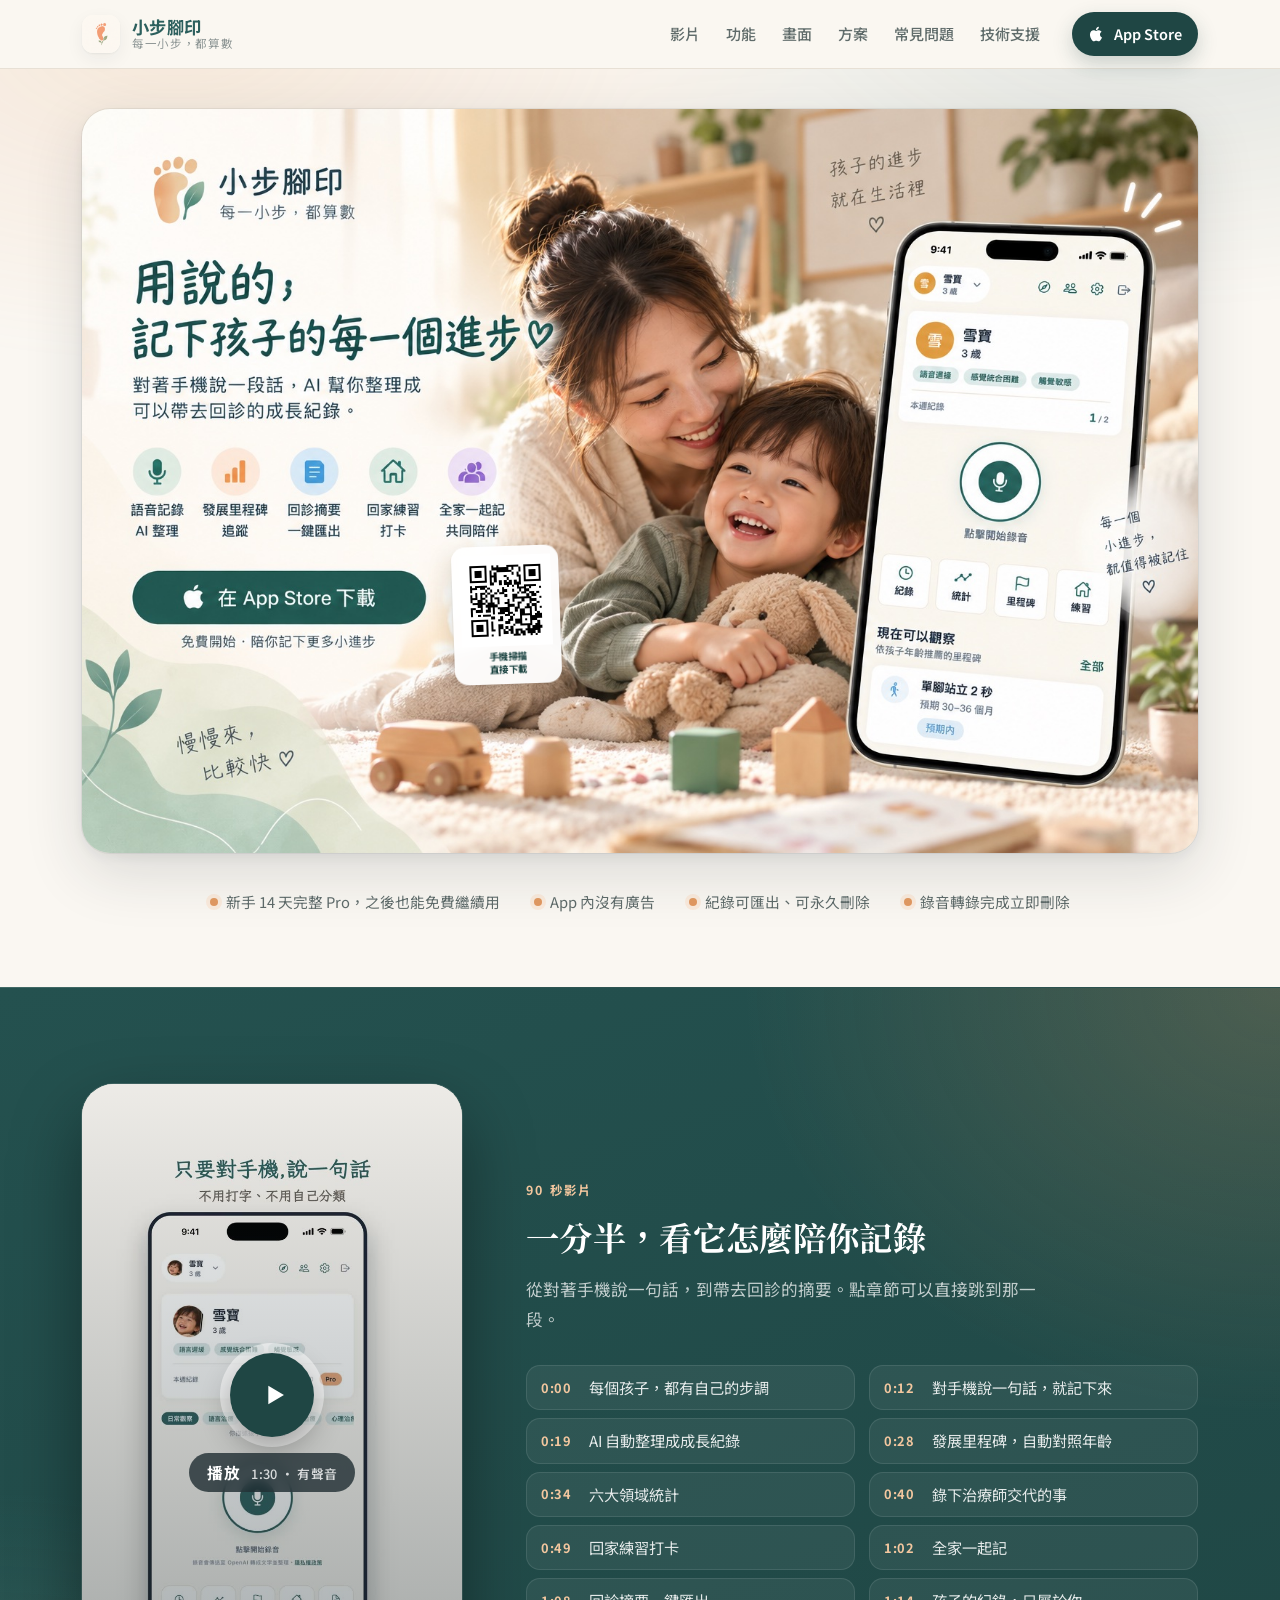
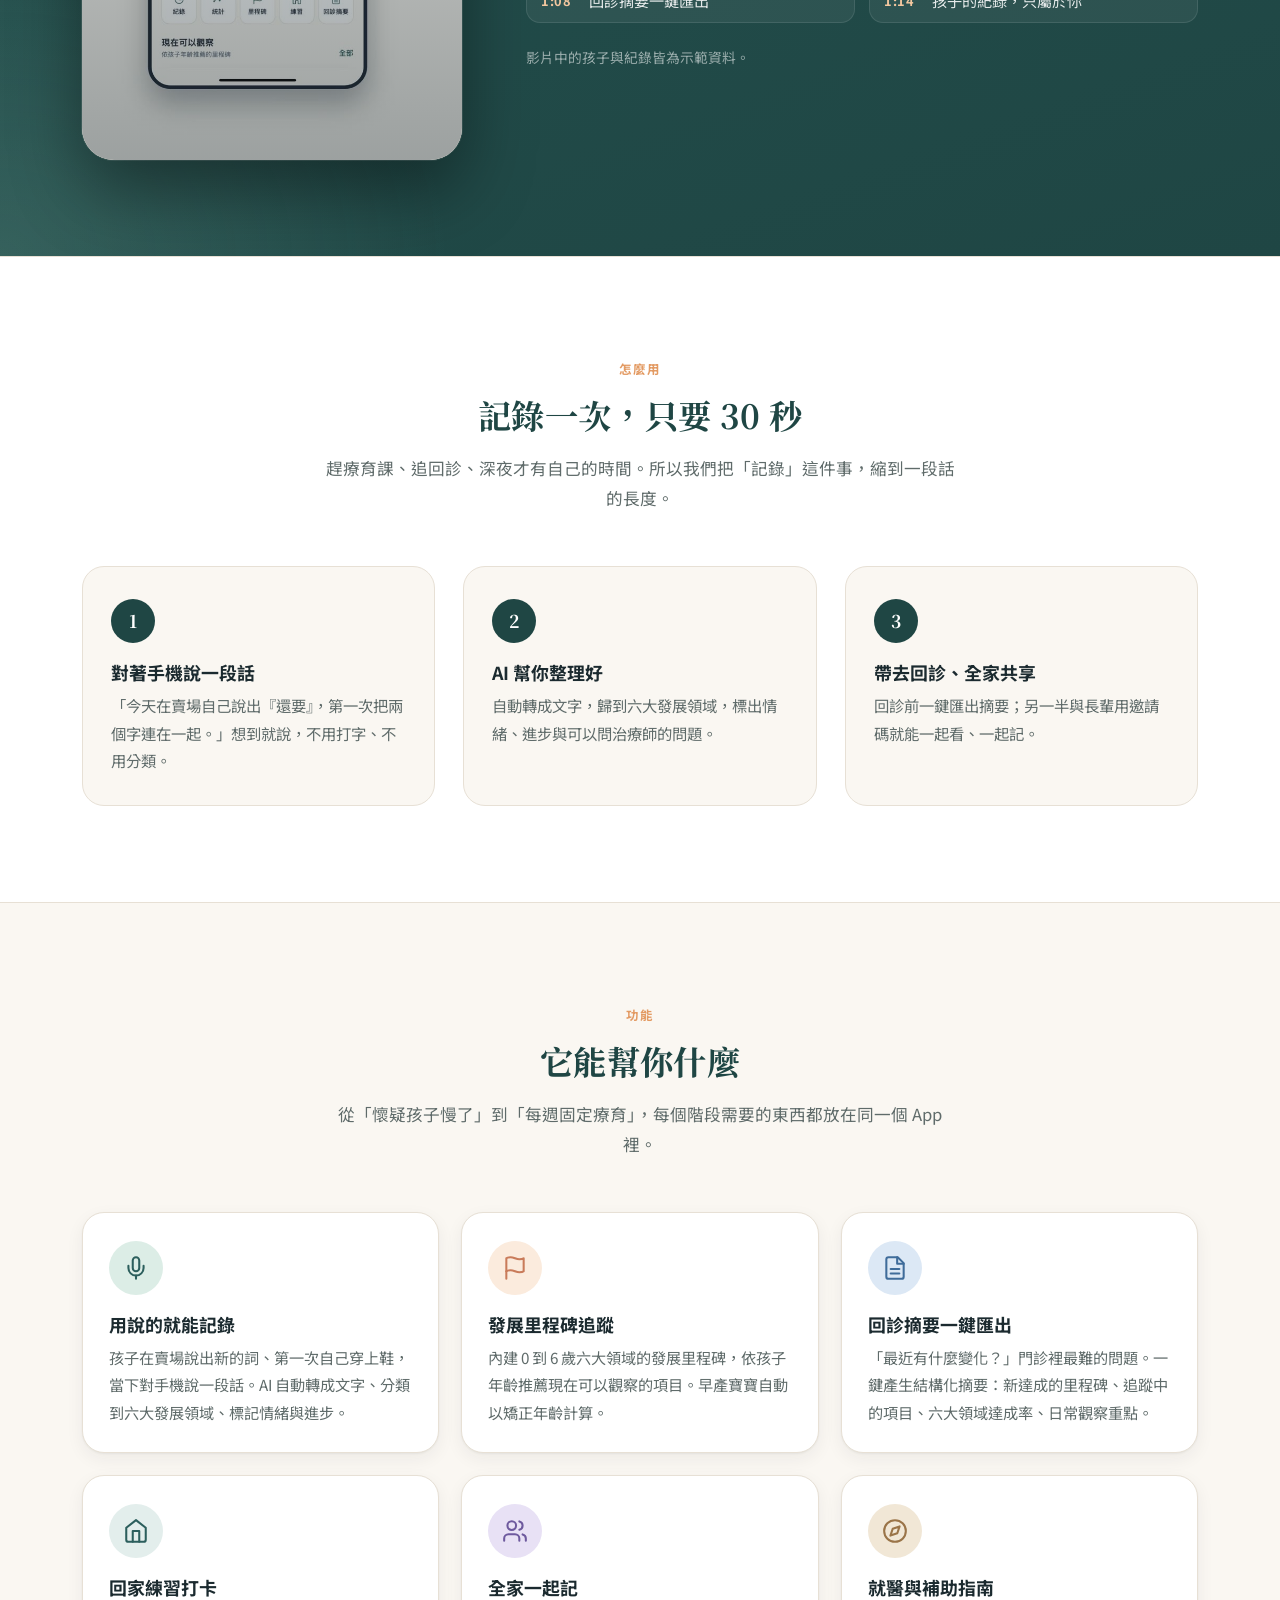
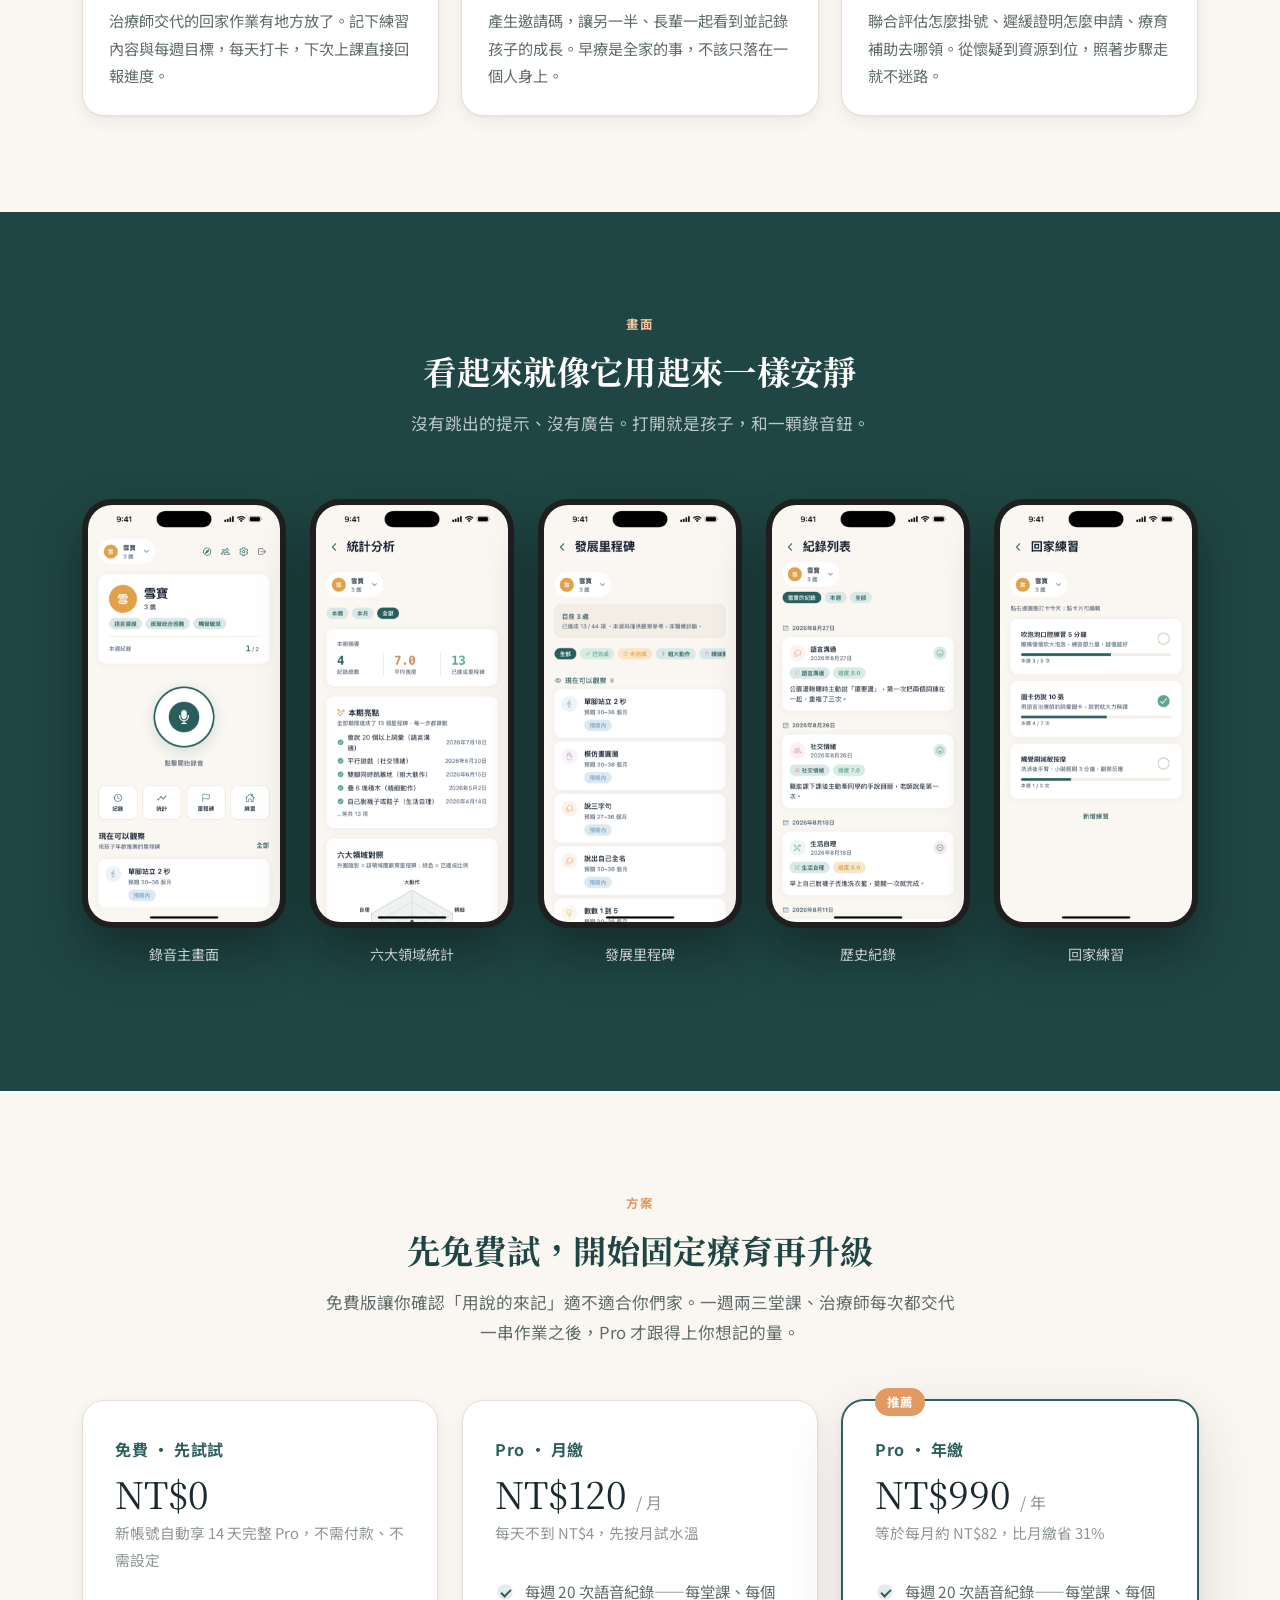
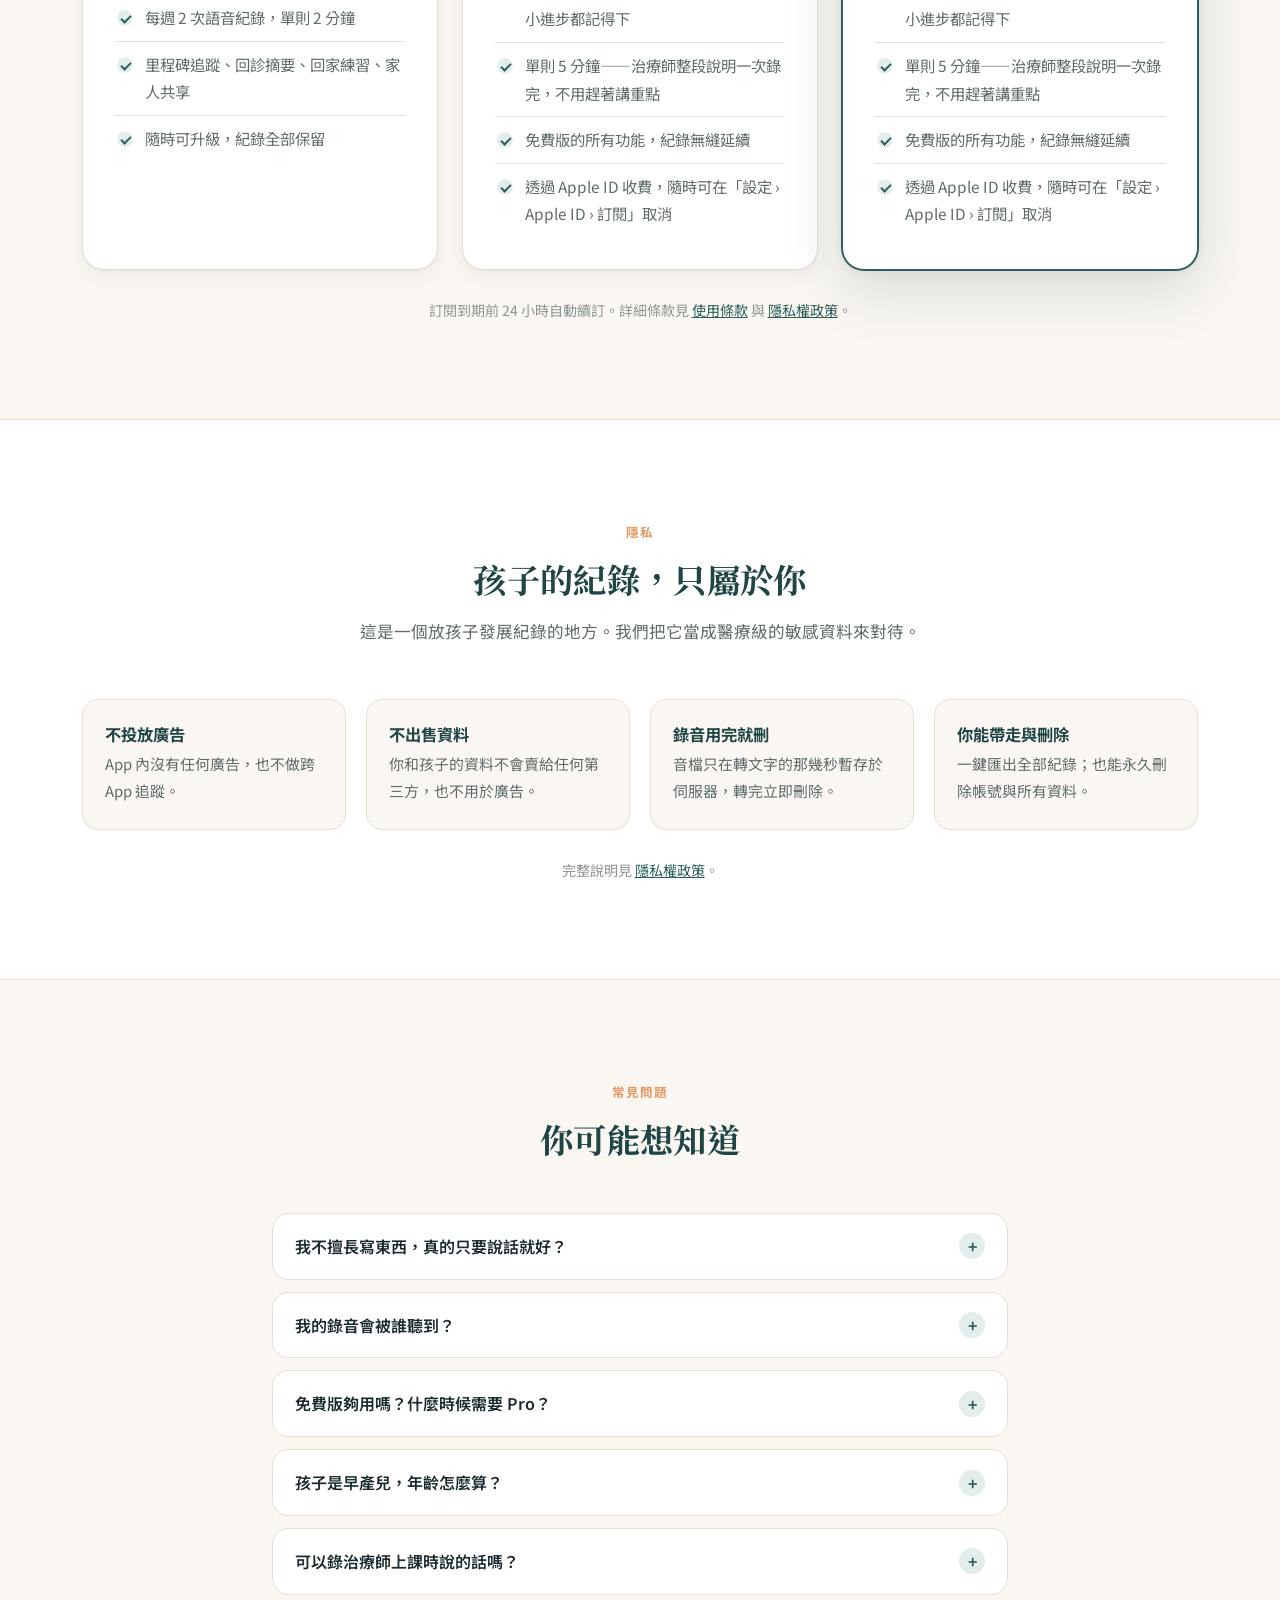
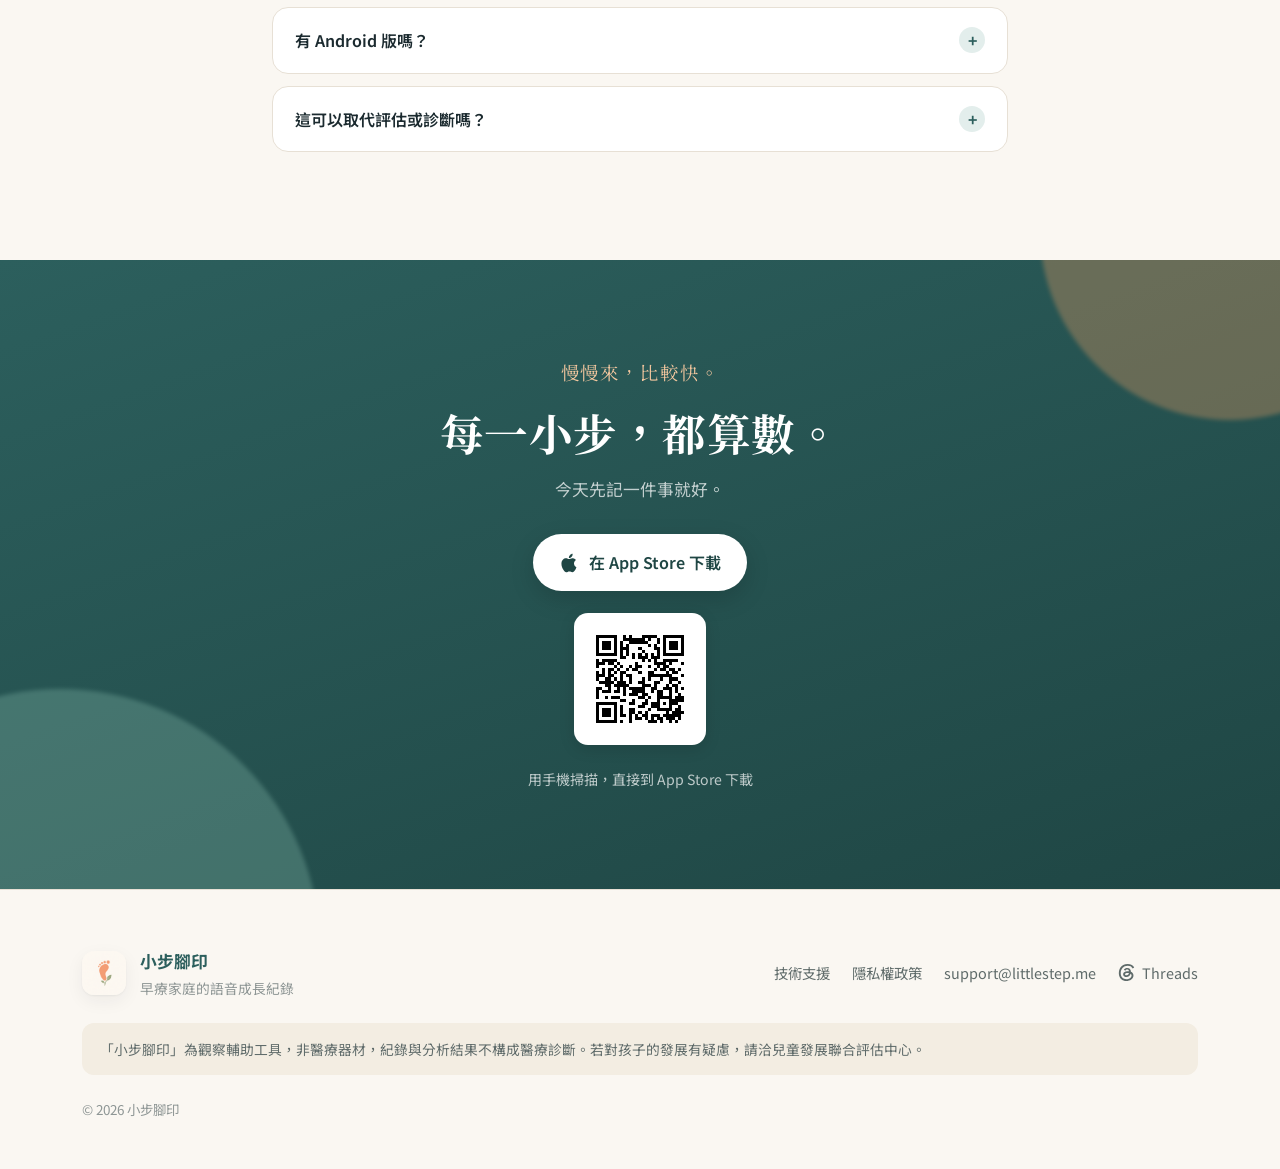
==== commit 925b9a9c: "feat(site): 頁尾與技術支援頁加上官方 Threads 連結 三頁頁尾 nav 多一個帶 Threads 字符的連結，support.html 的聯絡卡片 多一列「社群」。圖示用 simpl" ====
--- a/index.html
+++ b/index.html
@@ -387,6 +387,10 @@
       <a href="/support">技術支援</a>
       <a href="/privacy">隱私權政策</a>
       <a href="mailto:support@littlestep.me">support@littlestep.me</a>
+      <a class="foot-social" href="https://www.threads.com/@littlestepstw" target="_blank" rel="me noopener">
+        <svg viewBox="0 0 24 24" aria-hidden="true"><path d="M18.263 11.097c-.03-3.486-1.92-5.586-5.111-5.586-2.13 0-3.922.963-4.863 2.499l2.062 1.438c.535-.843 1.272-1.543 2.628-1.543 1.528 0 2.318.85 2.544 2.431a15 15 0 0 0-2.236-.173c-4.125 0-6.068 1.867-6.068 4.336s1.943 3.99 4.804 3.99c3.139 0 5.013-2.115 5.781-4.735.798.361 1.348 1.204 1.348 2.47 0 3.387-3.907 5.232-7.22 5.232-4.885 0-8.077-3.207-8.077-8.424 0-6.392 4.223-10.487 9.9-10.487 3.808 0 5.69 1.671 6.97 3.914l2.108-1.475C21.44 2.078 18.331 0 13.663 0 6.227 0 1.168 5.277 1.168 12.934c0 7 4.953 11.066 10.856 11.066 4.878 0 9.809-2.846 9.809-7.716 0-2.545-1.46-4.231-3.569-5.187m-6.33 4.855c-1.077 0-2.026-.512-2.026-1.453 0-1.483 1.822-1.934 3.606-1.934.678 0 1.34.045 1.927.173-.422 1.927-1.671 3.215-3.508 3.214Z"/></svg>
+        Threads
+      </a>
     </nav>
     <p class="disclaimer">「小步腳印」為觀察輔助工具，非醫療器材，紀錄與分析結果不構成醫療診斷。若對孩子的發展有疑慮，請洽兒童發展聯合評估中心。</p>
     <p class="copy">© 2026 小步腳印</p>
--- a/style.css
+++ b/style.css
@@ -307,6 +307,12 @@
 .contact-label { display: block; font-size: .78rem; letter-spacing: .14em; color: var(--subtle); font-weight: 700; margin-bottom: 4px; }
 .contact .mail { font-size: 1.3rem; font-weight: 700; text-decoration: none; color: var(--primary-deep); word-break: break-all; }
 .contact .mail:hover { color: var(--primary); text-decoration: underline; }
+.contact .social-link {
+  display: inline-flex; align-items: center; gap: 9px; font-size: 1.05rem; font-weight: 700;
+  text-decoration: none; color: var(--primary-deep);
+}
+.contact .social-link svg { width: 19px; height: 19px; fill: currentColor; flex: none; }
+.contact .social-link:hover { color: var(--primary); text-decoration: underline; }
 .contact-hint { color: var(--muted); font-size: .93rem; border-top: 1px solid var(--line); padding-top: 14px; }
 .faq h2 { font-size: clamp(1.5rem, 2.4vw, 1.9rem); margin-bottom: 18px; }
 .faq-jump { display: flex; flex-wrap: wrap; gap: 8px; margin-bottom: 4px; }
@@ -354,6 +360,8 @@
 footer nav { display: flex; gap: 22px; flex-wrap: wrap; }
 footer nav a { text-decoration: none; color: var(--muted); }
 footer nav a:hover { color: var(--primary); }
+footer nav a.foot-social { display: inline-flex; align-items: center; gap: 7px; }
+footer nav a.foot-social svg { width: 17px; height: 17px; fill: currentColor; flex: none; }
 footer .disclaimer { grid-column: 1 / -1; }
 footer .copy { grid-column: 1 / -1; font-size: .84rem; }
 /* 舊版內文頁的頁尾標記：span + nav */
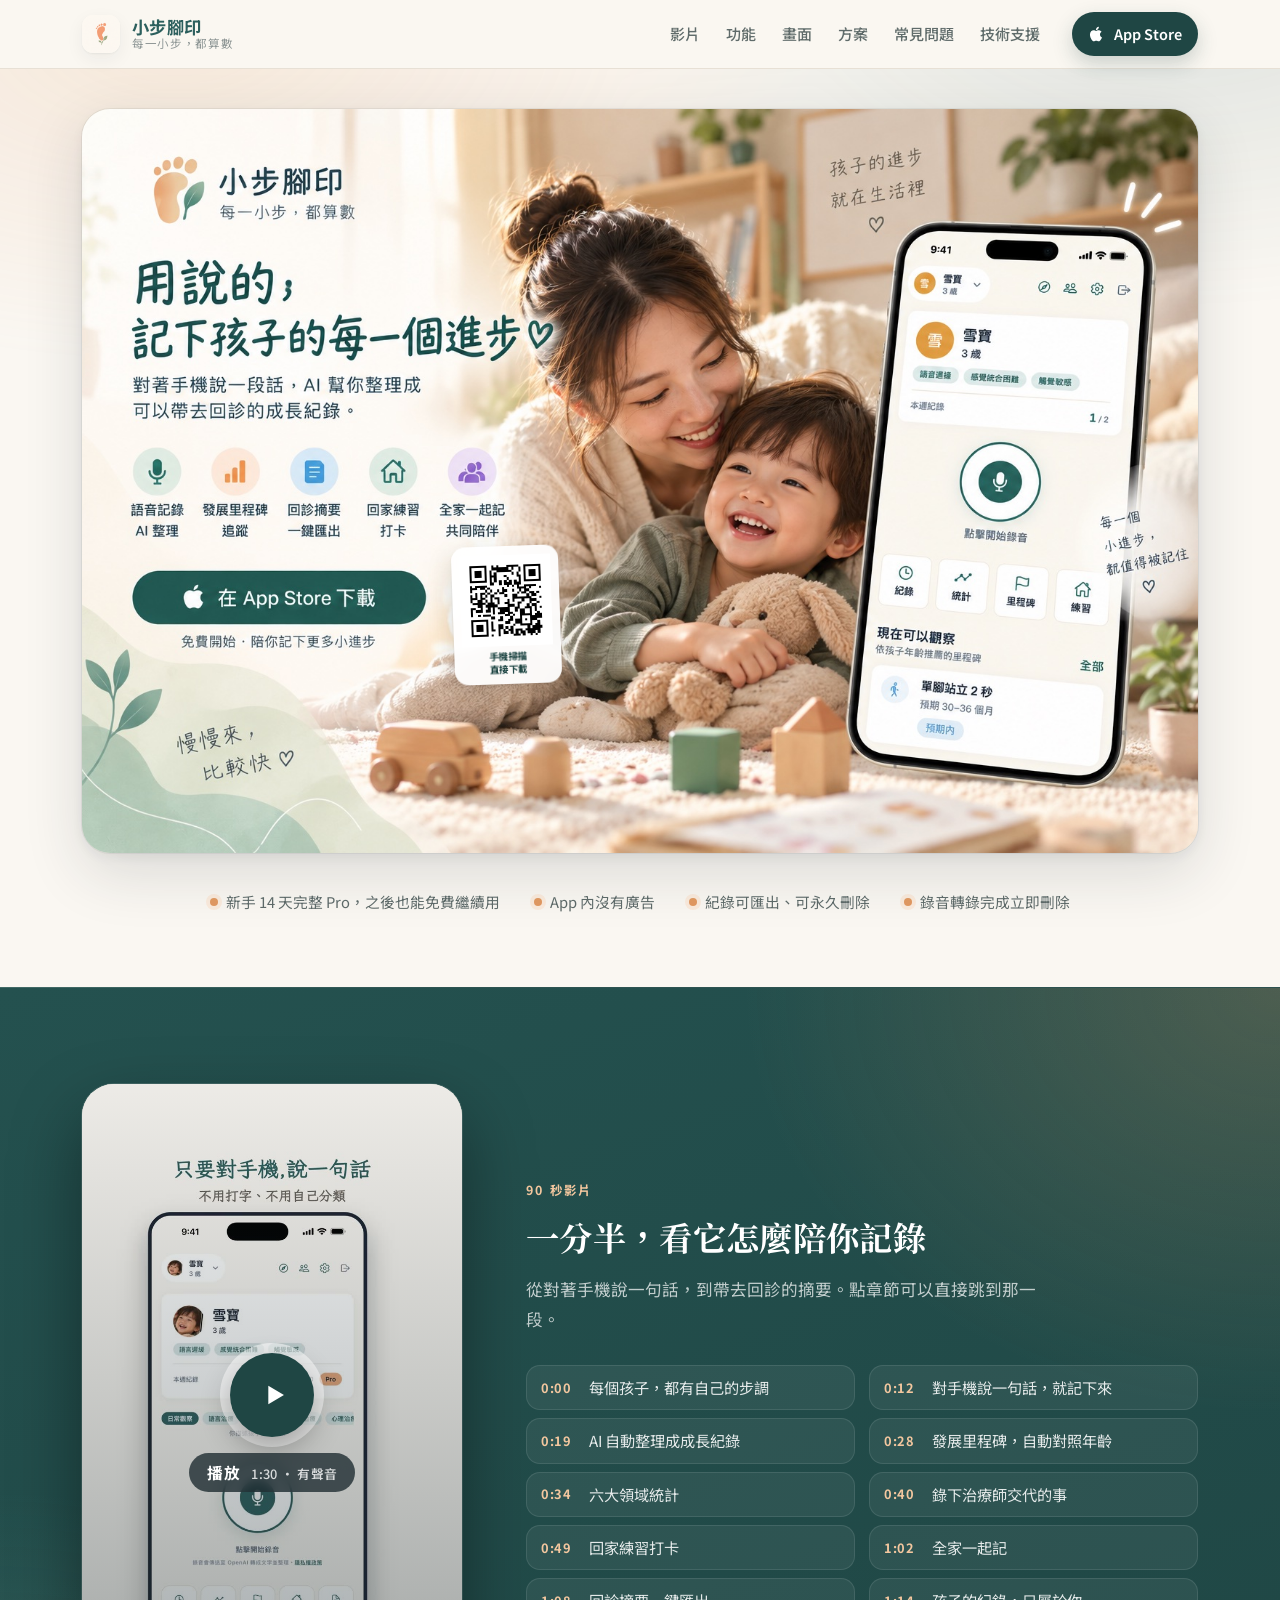
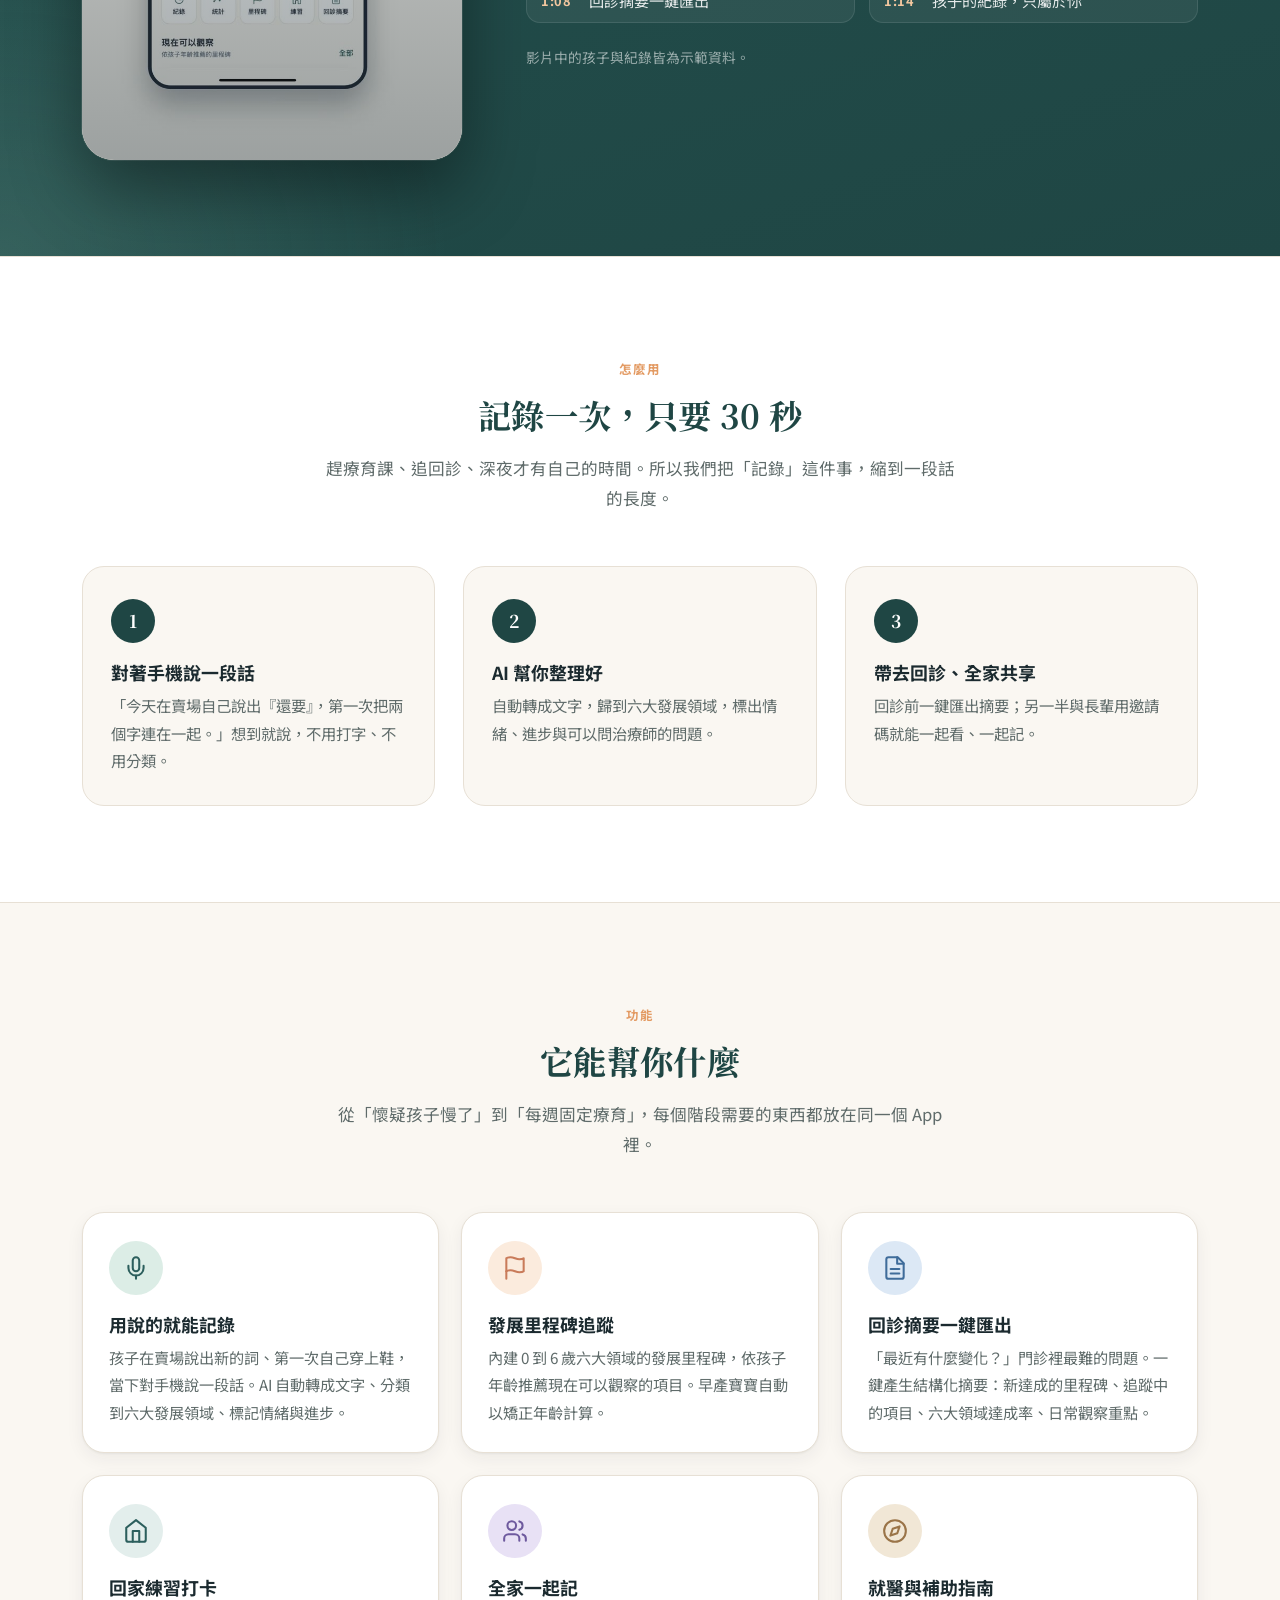
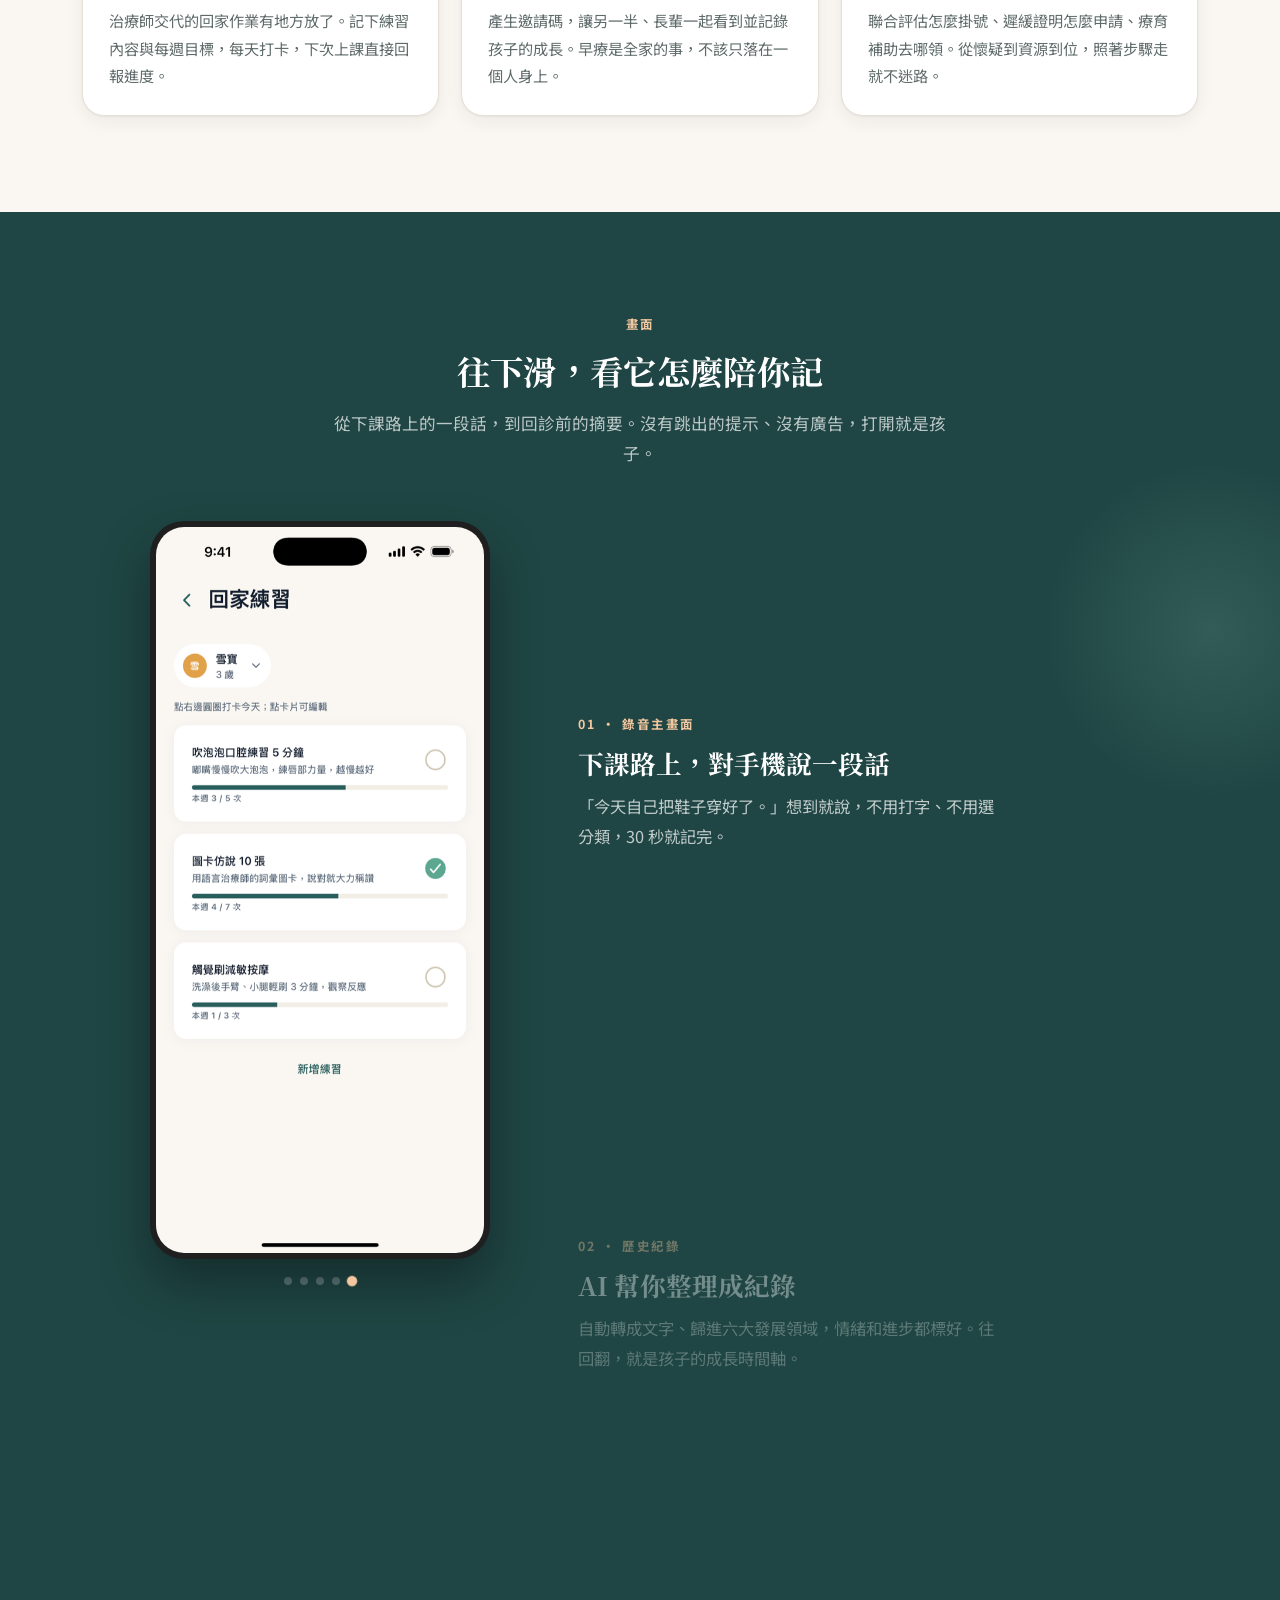
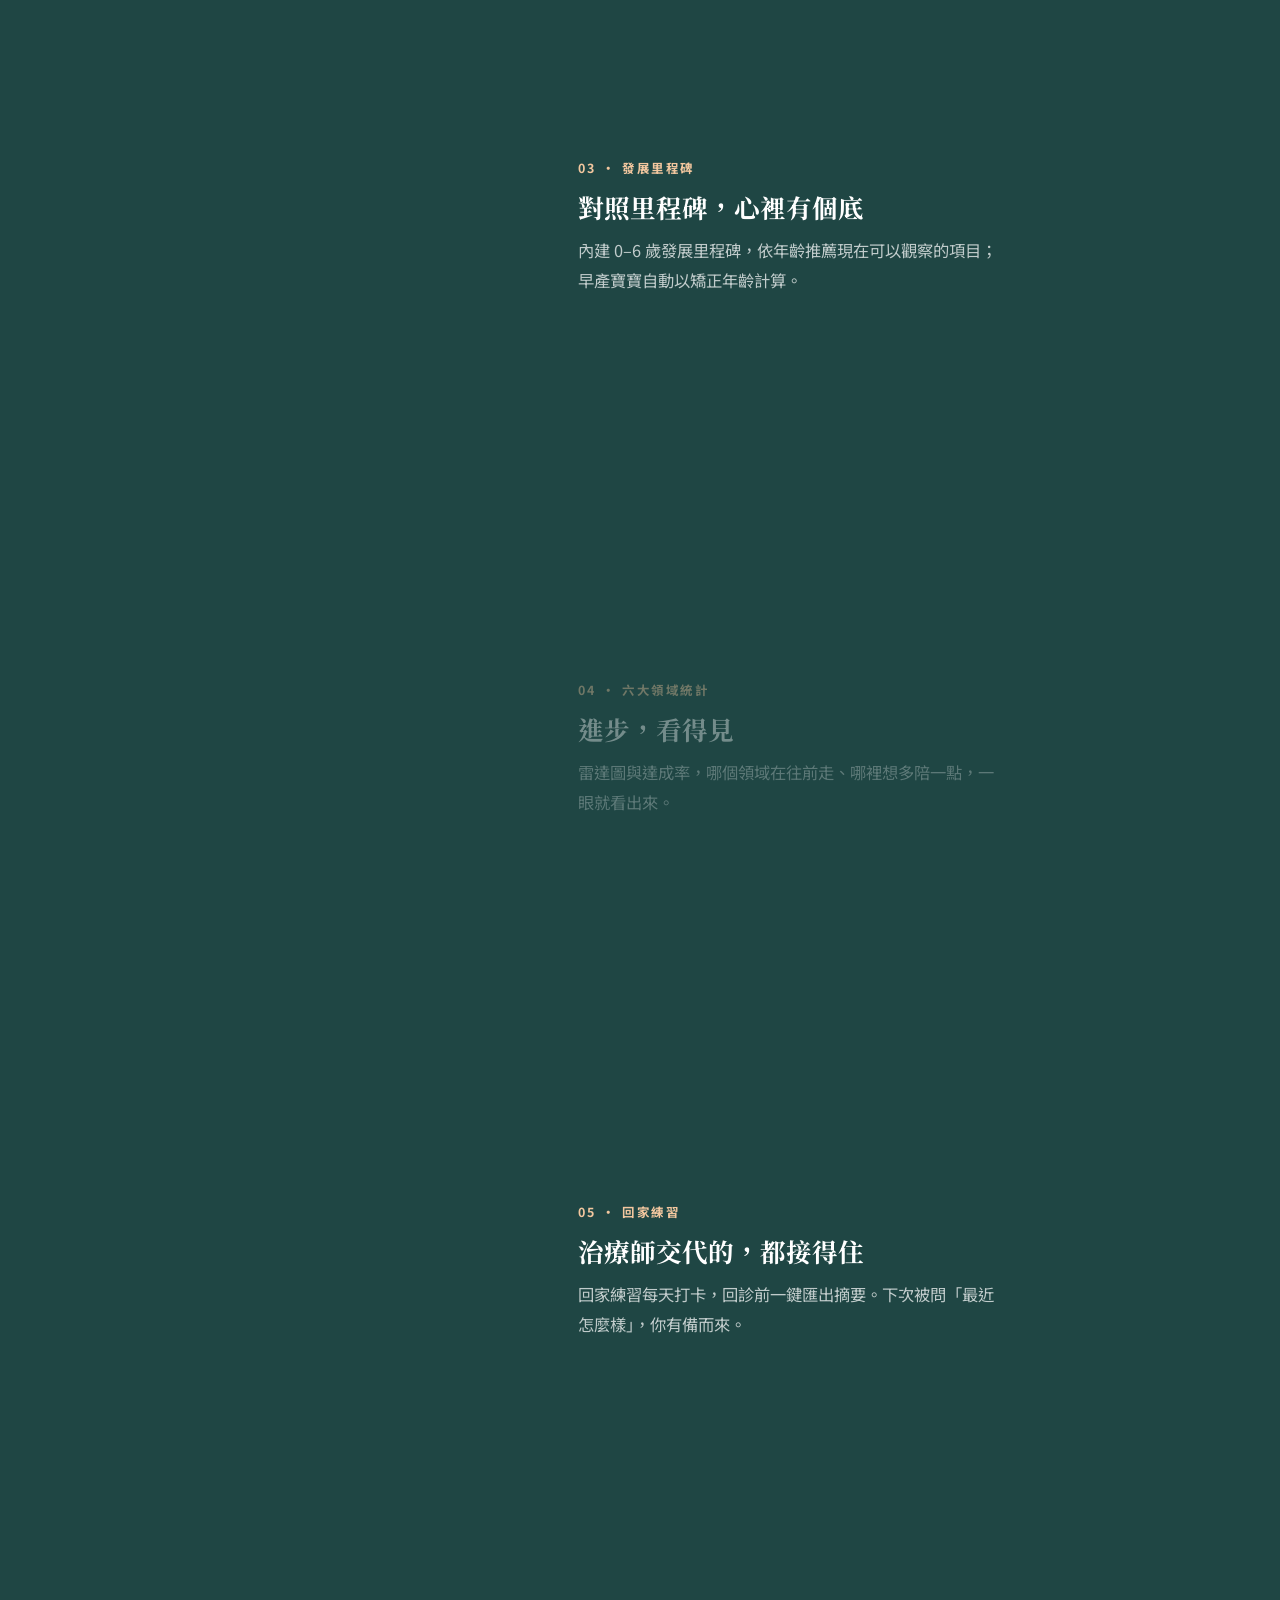
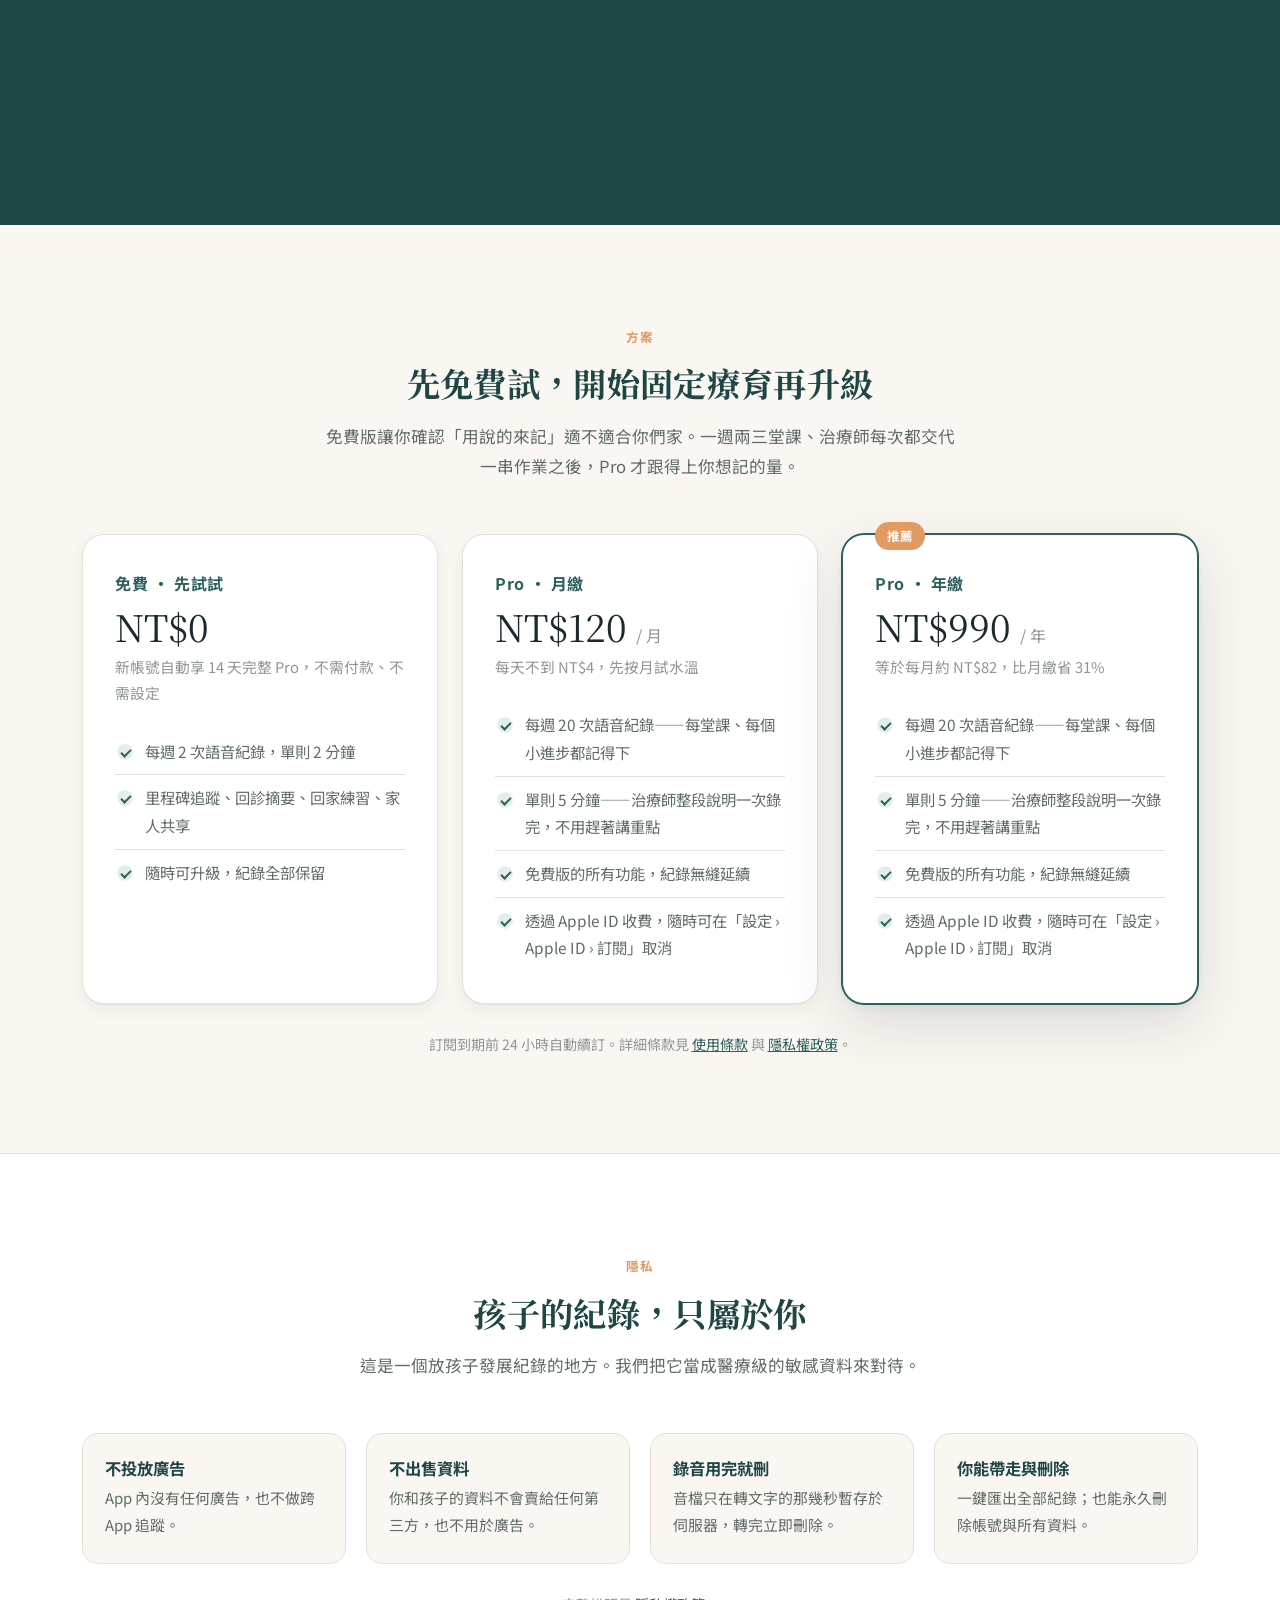
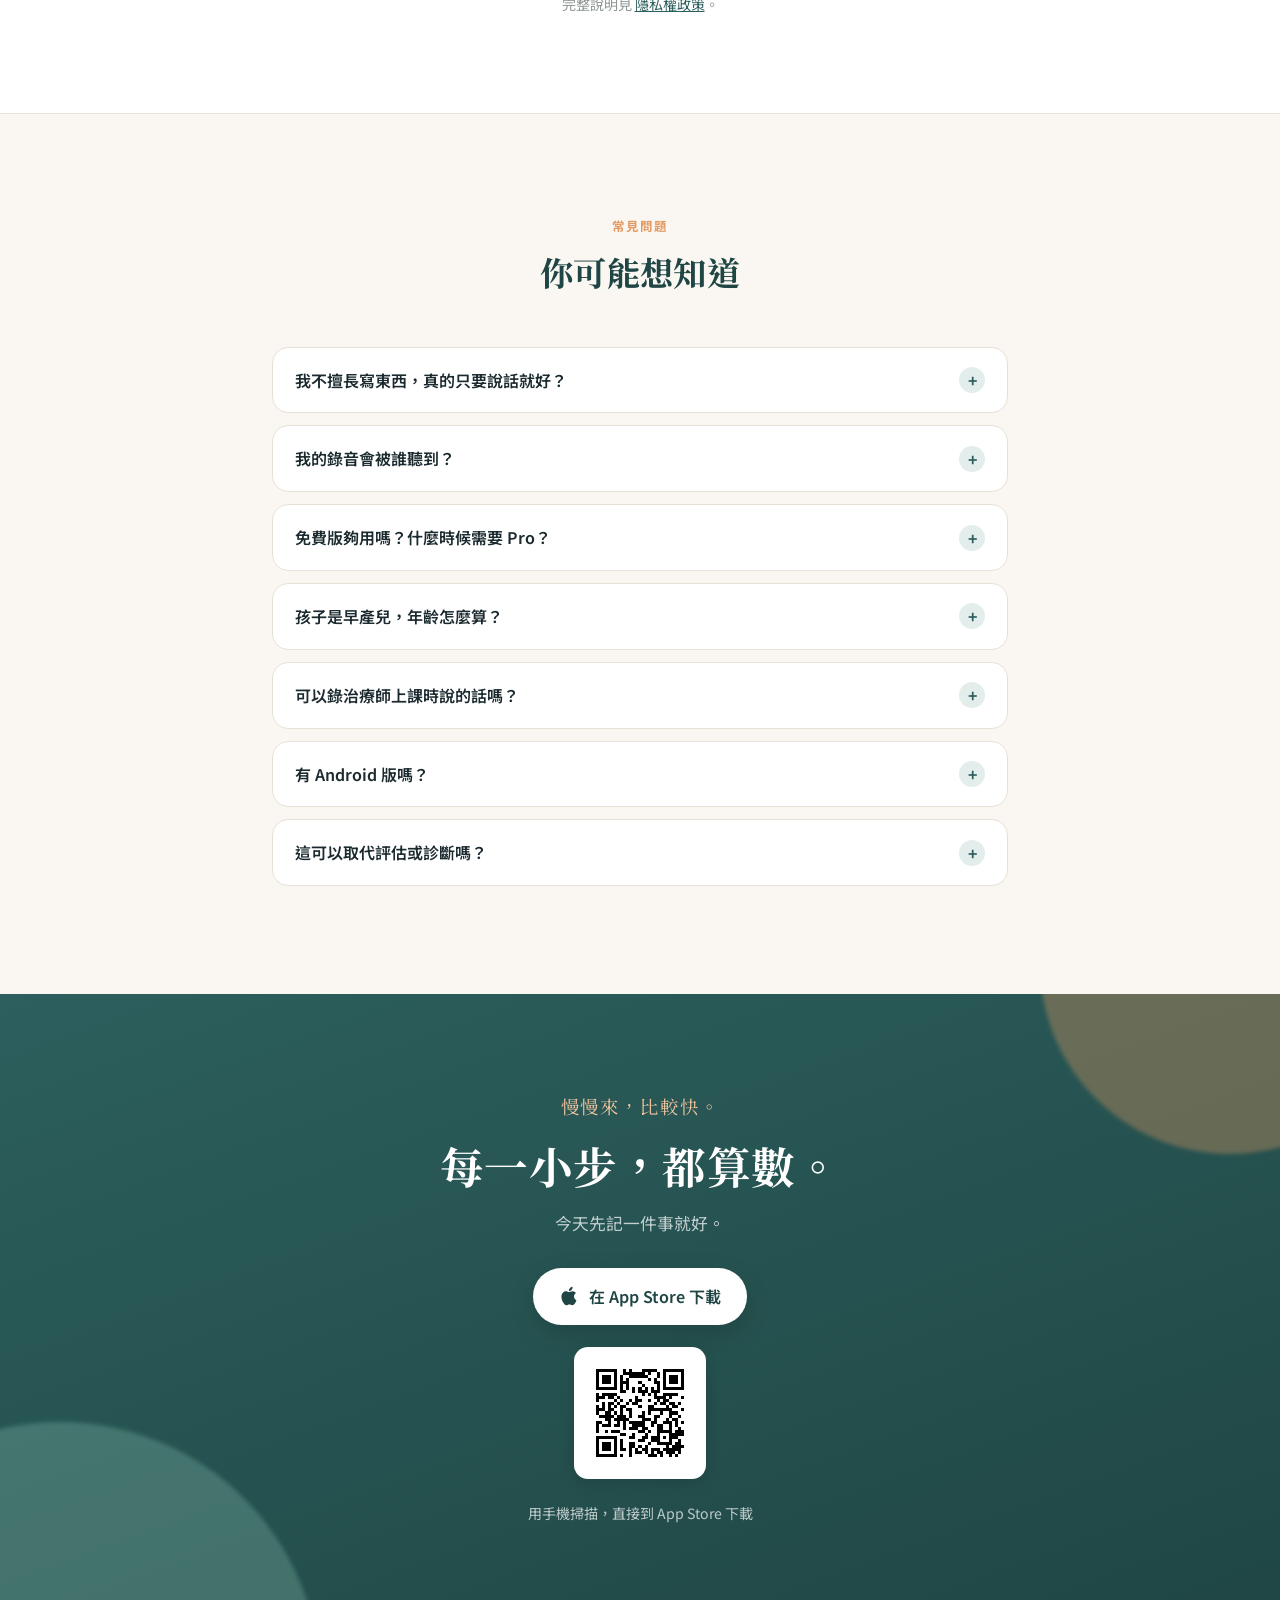
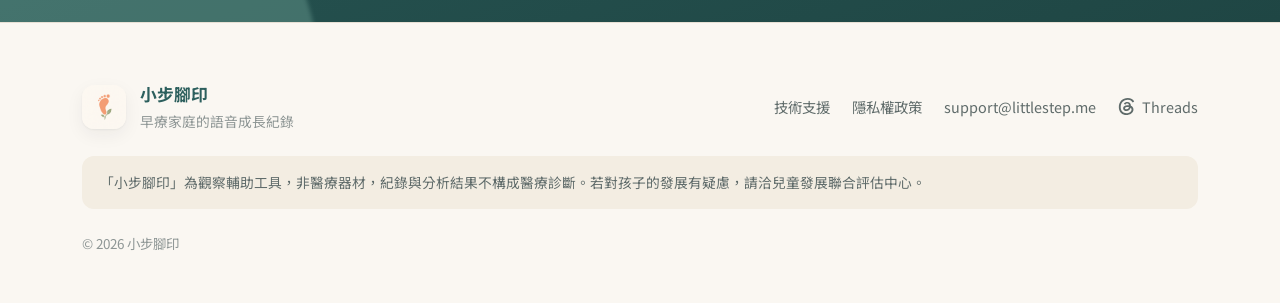
==== commit b8565e73: "feat: 畫面區改為滾動導覽——手機框 sticky、截圖隨滾動切換、背景微視差 - 原本五張截圖排排站／橫滑軌道，改成 scroll-telling：手機框固定在畫   面中，往下滑時依步驟切換截" ====
--- a/index.html
+++ b/index.html
@@ -228,24 +228,56 @@
   </div>
 </section>
 
-<!-- ── 畫面 ─────────────────────────────────────────── -->
+<!-- ── 畫面（滾動導覽：手機框固定，截圖隨滾動切換）──── -->
 <section id="screens" class="screens-section">
+  <div class="screens-bg" aria-hidden="true"></div>
   <div class="wrap">
     <div class="section-head">
       <p class="eyebrow">畫面</p>
-      <h2>看起來就像它用起來一樣安靜</h2>
-      <p class="sub">沒有跳出的提示、沒有廣告。打開就是孩子，和一顆錄音鈕。</p>
-    </div>
-  </div>
-  <div class="shots-rail">
-    <div class="shots">
-      <figure><img src="assets/01-home.png" width="560" height="1216" loading="lazy" alt="錄音主畫面"><figcaption>錄音主畫面</figcaption></figure>
-      <figure><img src="assets/02-stats.png" width="560" height="1216" loading="lazy" alt="六大領域統計"><figcaption>六大領域統計</figcaption></figure>
-      <figure><img src="assets/03-milestones.png" width="560" height="1216" loading="lazy" alt="發展里程碑"><figcaption>發展里程碑</figcaption></figure>
-      <figure><img src="assets/04-logs.png" width="560" height="1216" loading="lazy" alt="歷史紀錄"><figcaption>歷史紀錄</figcaption></figure>
-      <figure><img src="assets/05-programs.png" width="560" height="1216" loading="lazy" alt="回家練習"><figcaption>回家練習</figcaption></figure>
-    </div>
-    <p class="shots-hint">左右滑動查看更多畫面</p>
+      <h2>往下滑，看它怎麼陪你記</h2>
+      <p class="sub">從下課路上的一段話，到回診前的摘要。沒有跳出的提示、沒有廣告，打開就是孩子。</p>
+    </div>
+    <div class="story">
+      <div class="story-stage" aria-hidden="true">
+        <div class="story-phone">
+          <img src="assets/01-home.png" width="560" height="1216" alt="" class="is-active">
+          <img src="assets/04-logs.png" width="560" height="1216" loading="lazy" alt="">
+          <img src="assets/03-milestones.png" width="560" height="1216" loading="lazy" alt="">
+          <img src="assets/02-stats.png" width="560" height="1216" loading="lazy" alt="">
+          <img src="assets/05-programs.png" width="560" height="1216" loading="lazy" alt="">
+        </div>
+        <ol class="story-dots">
+          <li class="is-active"></li><li></li><li></li><li></li><li></li>
+        </ol>
+      </div>
+      <ol class="story-steps">
+        <li class="story-step is-active">
+          <span class="story-num">01 · 錄音主畫面</span>
+          <h3>下課路上，對手機說一段話</h3>
+          <p>「今天自己把鞋子穿好了。」想到就說，不用打字、不用選分類，30 秒就記完。</p>
+        </li>
+        <li class="story-step">
+          <span class="story-num">02 · 歷史紀錄</span>
+          <h3>AI 幫你整理成紀錄</h3>
+          <p>自動轉成文字、歸進六大發展領域，情緒和進步都標好。往回翻，就是孩子的成長時間軸。</p>
+        </li>
+        <li class="story-step">
+          <span class="story-num">03 · 發展里程碑</span>
+          <h3>對照里程碑，心裡有個底</h3>
+          <p>內建 0–6 歲發展里程碑，依年齡推薦現在可以觀察的項目；早產寶寶自動以矯正年齡計算。</p>
+        </li>
+        <li class="story-step">
+          <span class="story-num">04 · 六大領域統計</span>
+          <h3>進步，看得見</h3>
+          <p>雷達圖與達成率，哪個領域在往前走、哪裡想多陪一點，一眼就看出來。</p>
+        </li>
+        <li class="story-step">
+          <span class="story-num">05 · 回家練習</span>
+          <h3>治療師交代的，都接得住</h3>
+          <p>回家練習每天打卡，回診前一鍵匯出摘要。下次被問「最近怎麼樣」，你有備而來。</p>
+        </li>
+      </ol>
+    </div>
   </div>
 </section>
 
@@ -437,6 +469,55 @@
     }, { threshold: 0.15 }).observe(v);
   }
 })();
+
+/* 畫面區滾動導覽：步驟捲到觸發帶時切換手機截圖；背景光暈微視差 */
+(function () {
+  var section = document.getElementById('screens');
+  if (!section || !('IntersectionObserver' in window)) return;
+  var steps = Array.prototype.slice.call(section.querySelectorAll('.story-step'));
+  var shots = Array.prototype.slice.call(section.querySelectorAll('.story-phone img'));
+  var dots  = Array.prototype.slice.call(section.querySelectorAll('.story-dots li'));
+  if (!steps.length || steps.length !== shots.length) return;
+
+  function activate(i) {
+    steps.forEach(function (el, k) { el.classList.toggle('is-active', k === i); });
+    shots.forEach(function (el, k) { el.classList.toggle('is-active', k === i); });
+    dots.forEach(function (el, k) { el.classList.toggle('is-active', k === i); });
+  }
+
+  // 手機版手機框 sticky 在上方，觸發帶要壓低到畫面下半，文字才不會在手機框後面就被切換
+  var io = null;
+  var mobile = window.matchMedia('(max-width: 760px)');
+  function buildObserver() {
+    if (io) io.disconnect();
+    io = new IntersectionObserver(function (entries) {
+      entries.forEach(function (e) {
+        if (e.isIntersecting) activate(steps.indexOf(e.target));
+      });
+    }, { rootMargin: mobile.matches ? '-62% 0px -28% 0px' : '-46% 0px -46% 0px', threshold: 0 });
+    steps.forEach(function (s) { io.observe(s); });
+  }
+  buildObserver();
+  if (mobile.addEventListener) mobile.addEventListener('change', buildObserver);
+
+  // 背景光暈視差：依區塊在視窗中的進度輕微位移，尊重減少動態偏好
+  var bg = section.querySelector('.screens-bg');
+  var reduce = window.matchMedia('(prefers-reduced-motion: reduce)');
+  var ticking = false;
+  function parallax() {
+    ticking = false;
+    if (!bg || reduce.matches) return;
+    var r = section.getBoundingClientRect();
+    var total = window.innerHeight + r.height;
+    var p = Math.max(0, Math.min(1, (window.innerHeight - r.top) / total));
+    bg.style.setProperty('--pll-a', ((p - 0.5) * 70).toFixed(1) + 'px');
+    bg.style.setProperty('--pll-b', ((0.5 - p) * 110).toFixed(1) + 'px');
+  }
+  window.addEventListener('scroll', function () {
+    if (!ticking) { ticking = true; window.requestAnimationFrame(parallax); }
+  }, { passive: true });
+  parallax();
+})();
 </script>
 </body>
 </html>
--- a/style.css
+++ b/style.css
@@ -186,39 +186,65 @@
 .feature h3 { margin-bottom: 8px; }
 .feature p { color: var(--muted); font-size: .95rem; }
 
-/* ── 畫面 ─────────────────────────────── */
-.screens-section { background: var(--primary-deep); color: #fff; overflow: hidden; }
-.screens-section::before {
+/* ── 畫面（滾動導覽）──────────────────── */
+/* 注意：這個 section 不能設 overflow:hidden，否則 .story-stage 的 sticky 會失效；
+   會溢出的裝飾光暈都收在 .screens-bg 裡面自己裁切 */
+.screens-section { background: var(--primary-deep); color: #fff; }
+.screens-bg { position: absolute; inset: 0; overflow: hidden; pointer-events: none; }
+.screens-bg::before {
   content: ""; position: absolute; inset: auto -20% -40% -20%; height: 70%;
   background: radial-gradient(50% 60% at 50% 100%, rgba(227,154,98,.25), transparent 70%);
+  transform: translateY(var(--pll-a, 0));
+}
+.screens-bg::after {
+  content: ""; position: absolute; top: 6%; right: -8%; width: 340px; height: 340px; border-radius: 50%;
+  background: radial-gradient(circle, rgba(127,179,165,.2), transparent 70%);
+  transform: translateY(var(--pll-b, 0));
 }
 .screens-section h2 { color: #fff; }
 .screens-section .eyebrow { color: #F3C79F; }
 .screens-section .sub { color: rgba(255,255,255,.7); }
-.shots-rail { position: relative; }
-/* 桌機五張排滿一排；1000px 以下才變成可橫滑的軌道 */
-.shots {
-  display: grid; grid-template-columns: repeat(5, minmax(0, 1fr)); gap: 24px;
-  padding: 8px 22px 28px; max-width: 1160px; margin: 0 auto;
-}
-.shots figure { margin: 0; min-width: 0; }
-.shots-hint { display: none; text-align: center; color: rgba(255,255,255,.55); font-size: .82rem; margin-top: -8px; }
-@media (max-width: 1000px) {
-  .shots {
-    display: flex; overflow-x: auto; scroll-snap-type: x mandatory; scroll-padding: 22px;
-    scrollbar-width: none; -webkit-overflow-scrolling: touch;
-    mask-image: linear-gradient(to right, transparent, #000 22px, #000 calc(100% - 40px), transparent);
-  }
-  .shots::-webkit-scrollbar { display: none; }
-  .shots figure { flex: 0 0 auto; width: 220px; scroll-snap-align: start; }
-  .shots-hint { display: block; }
-}
-.shots img {
-  width: 100%; height: auto; border-radius: 30px;
-  border: 6px solid rgba(255,255,255,.12); box-shadow: 0 24px 50px rgba(0,0,0,.35);
-  background: #000;
-}
-.shots figcaption { font-size: .88rem; color: rgba(255,255,255,.75); text-align: center; margin-top: 14px; }
+
+.story {
+  position: relative; max-width: 980px; margin: 0 auto;
+  display: grid; grid-template-columns: minmax(260px, 340px) minmax(0, 1fr);
+  gap: 24px 88px; align-items: start;
+}
+.story-stage { position: sticky; top: 92px; }
+.story-phone {
+  position: relative; aspect-ratio: 560 / 1216; width: 100%;
+  border-radius: 34px; overflow: hidden; background: #000;
+  border: 6px solid rgba(255,255,255,.12);
+  box-shadow: 0 24px 50px rgba(0,0,0,.35);
+  transform: translateZ(0); /* Safari 圓角裁切 */
+}
+.story-phone img {
+  position: absolute; inset: 0; width: 100%; height: 100%;
+  opacity: 0; transform: translateY(16px) scale(.97);
+  transition: opacity .5s ease, transform .5s ease;
+}
+.story-phone img.is-active { opacity: 1; transform: none; }
+.story-dots { list-style: none; display: flex; justify-content: center; gap: 8px; margin: 18px 0 0; padding: 0; }
+.story-dots li { width: 8px; height: 8px; border-radius: 50%; background: rgba(255,255,255,.25); transition: background .3s ease, transform .3s ease; }
+.story-dots li.is-active { background: #F3C79F; transform: scale(1.3); }
+
+/* 尾端留 22vh 緩衝：最後一步在觸發帶時，手機框才不會先被推出畫面 */
+.story-steps { list-style: none; margin: 0; padding: 0 0 22vh; }
+.story-step {
+  min-height: 58vh; display: flex; flex-direction: column; justify-content: center;
+  padding: 24px 0; opacity: .38; transition: opacity .4s ease;
+}
+.story-step.is-active { opacity: 1; }
+.story-num {
+  font-size: .78rem; font-weight: 700; letter-spacing: .2em;
+  color: #F3C79F; margin-bottom: 12px;
+}
+.story-step h3 { color: #fff; font-family: var(--font-display); font-size: clamp(1.3rem, 2vw, 1.65rem); margin-bottom: 12px; }
+.story-step p { color: rgba(255,255,255,.72); font-size: 1.02rem; max-width: 420px; }
+@media (prefers-reduced-motion: reduce) {
+  .story-phone img, .story-step, .story-dots li { transition: none; }
+  .story-phone img { transform: none; }
+}
 
 /* ── 方案 ─────────────────────────────── */
 .plans { display: grid; grid-template-columns: repeat(3, minmax(0, 1fr)); gap: 24px; max-width: 1120px; margin: 0 auto; }
@@ -412,7 +438,18 @@
   .features { grid-template-columns: 1fr; }
   .promises { grid-template-columns: 1fr; }
   .plans { grid-template-columns: 1fr; }
-  .shots figure { width: 196px; }
+  /* 滾動導覽（手機版）：手機框縮小 sticky 在上方，文字段落在下方捲動 */
+  .story { display: block; }
+  .story-stage {
+    position: sticky; top: 62px; z-index: 2;
+    display: flex; flex-direction: column; align-items: center;
+    padding: 12px 0 14px;
+    background: linear-gradient(to bottom, var(--primary-deep) 78%, transparent);
+  }
+  .story-phone { width: auto; height: 40vh; }
+  .story-dots { margin-top: 12px; }
+  .story-step { min-height: 52vh; text-align: center; align-items: center; padding: 16px 0; }
+  .story-step p { max-width: 36ch; }
   footer .wrap { grid-template-columns: 1fr; }
   .page { padding: 32px 0 56px; }
   .contact { padding: 20px; margin-bottom: 44px; }
@@ -517,3 +554,27 @@
   .chapters button:hover { transform: none; }
   .video-play-btn { width: 72px; height: 72px; }
 }
+
+/* ── Cookie 同意（只對歐洲經濟區／英國／瑞士自動出現，見 analytics.js）── */
+.cookie-banner {
+  position: fixed; z-index: 1000;
+  left: 50%; bottom: 20px; transform: translateX(-50%);
+  width: min(560px, calc(100% - 32px));
+  background: var(--panel); color: var(--ink);
+  border: 1px solid var(--line); border-radius: var(--r-md);
+  box-shadow: var(--shadow-lg);
+  padding: 18px 20px 16px;
+  font-size: .92rem; line-height: 1.7;
+}
+.cookie-banner strong { display: block; font-size: 1rem; margin-bottom: 2px; }
+.cookie-banner a { margin-left: 6px; }
+.cookie-banner .cookie-en { color: var(--muted); font-size: .82rem; margin-top: 6px; }
+.cookie-actions { display: flex; justify-content: flex-end; gap: 10px; margin-top: 12px; }
+.cookie-actions .btn { border: 0; cursor: pointer; font-family: inherit; }
+.cookie-actions .cookie-decline { background: var(--cream); color: var(--ink); }
+.cookie-actions .cookie-decline:hover { background: var(--line); }
+@media (max-width: 480px) {
+  .cookie-banner { bottom: 12px; padding: 16px; }
+  .cookie-actions .btn { flex: 1; justify-content: center; }
+}
+.doc .cookie-settings { margin-top: 10px; border: 0; cursor: pointer; font-family: inherit; }
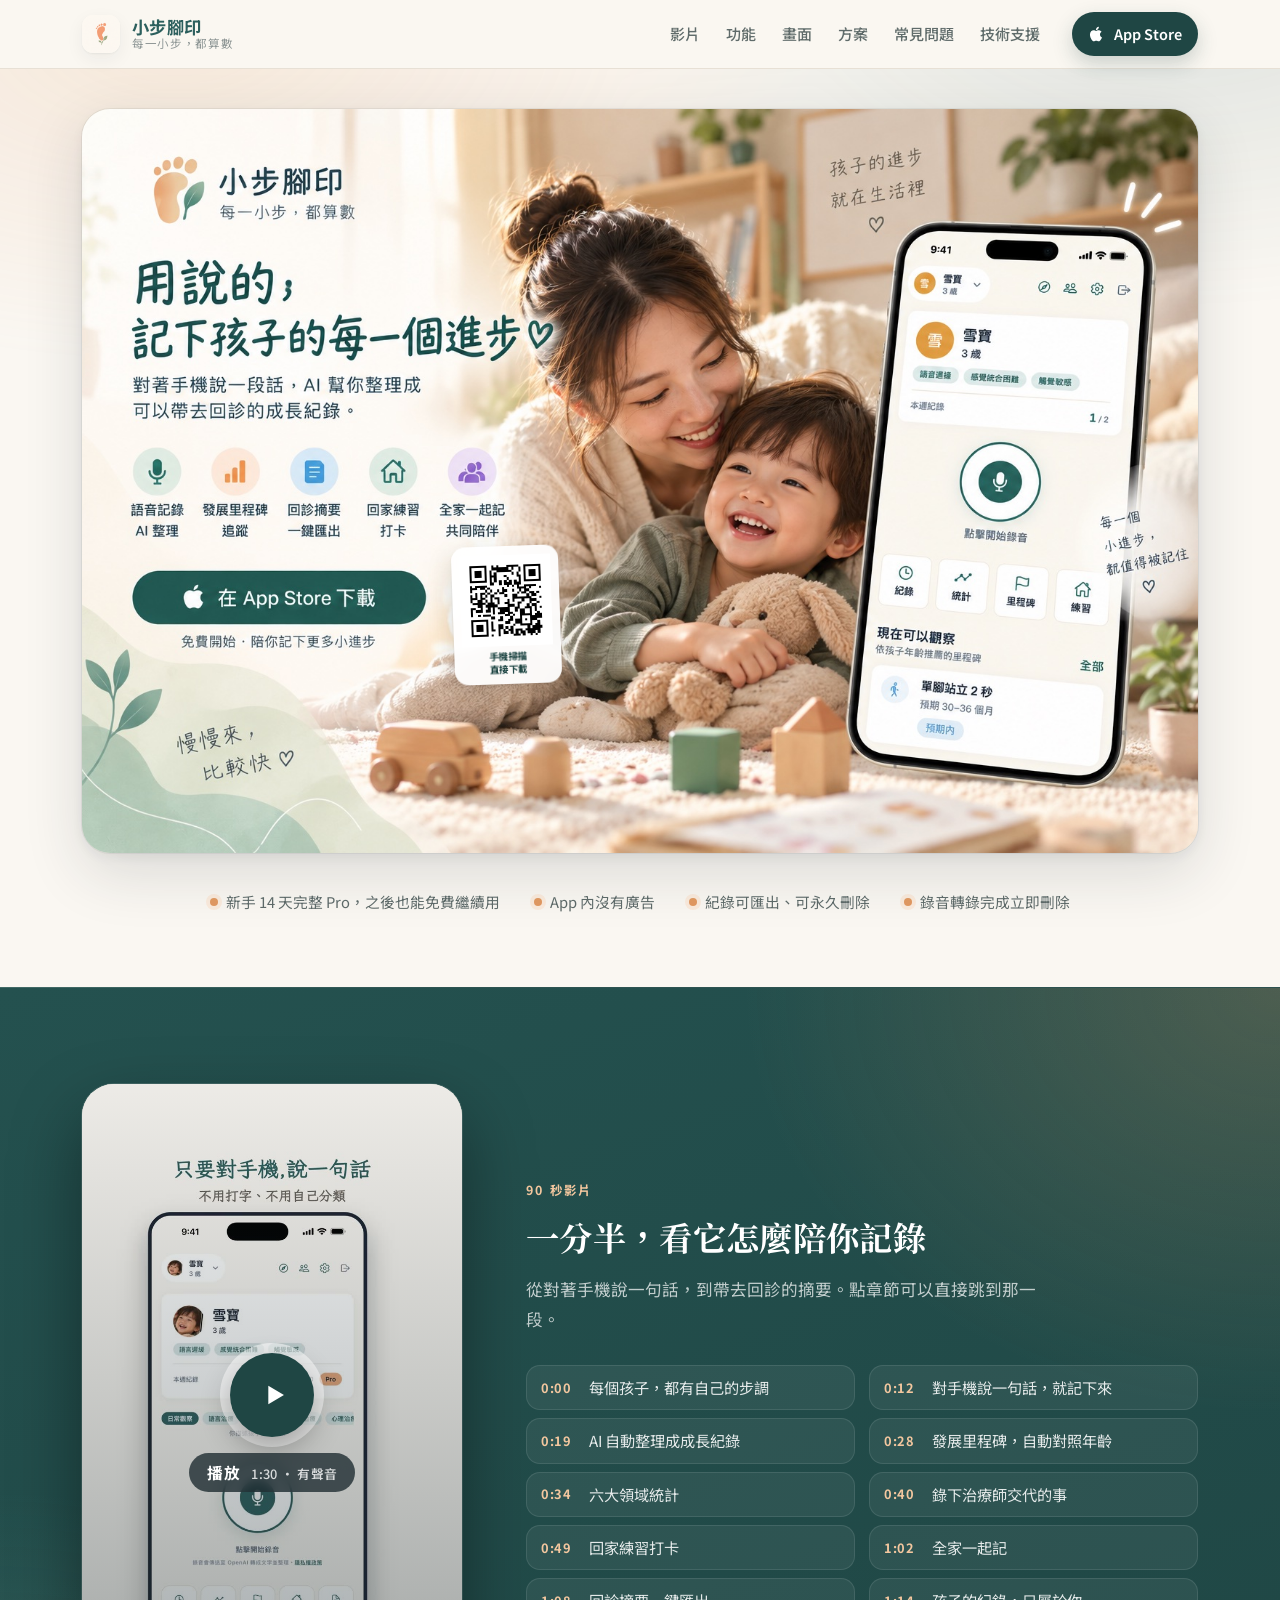
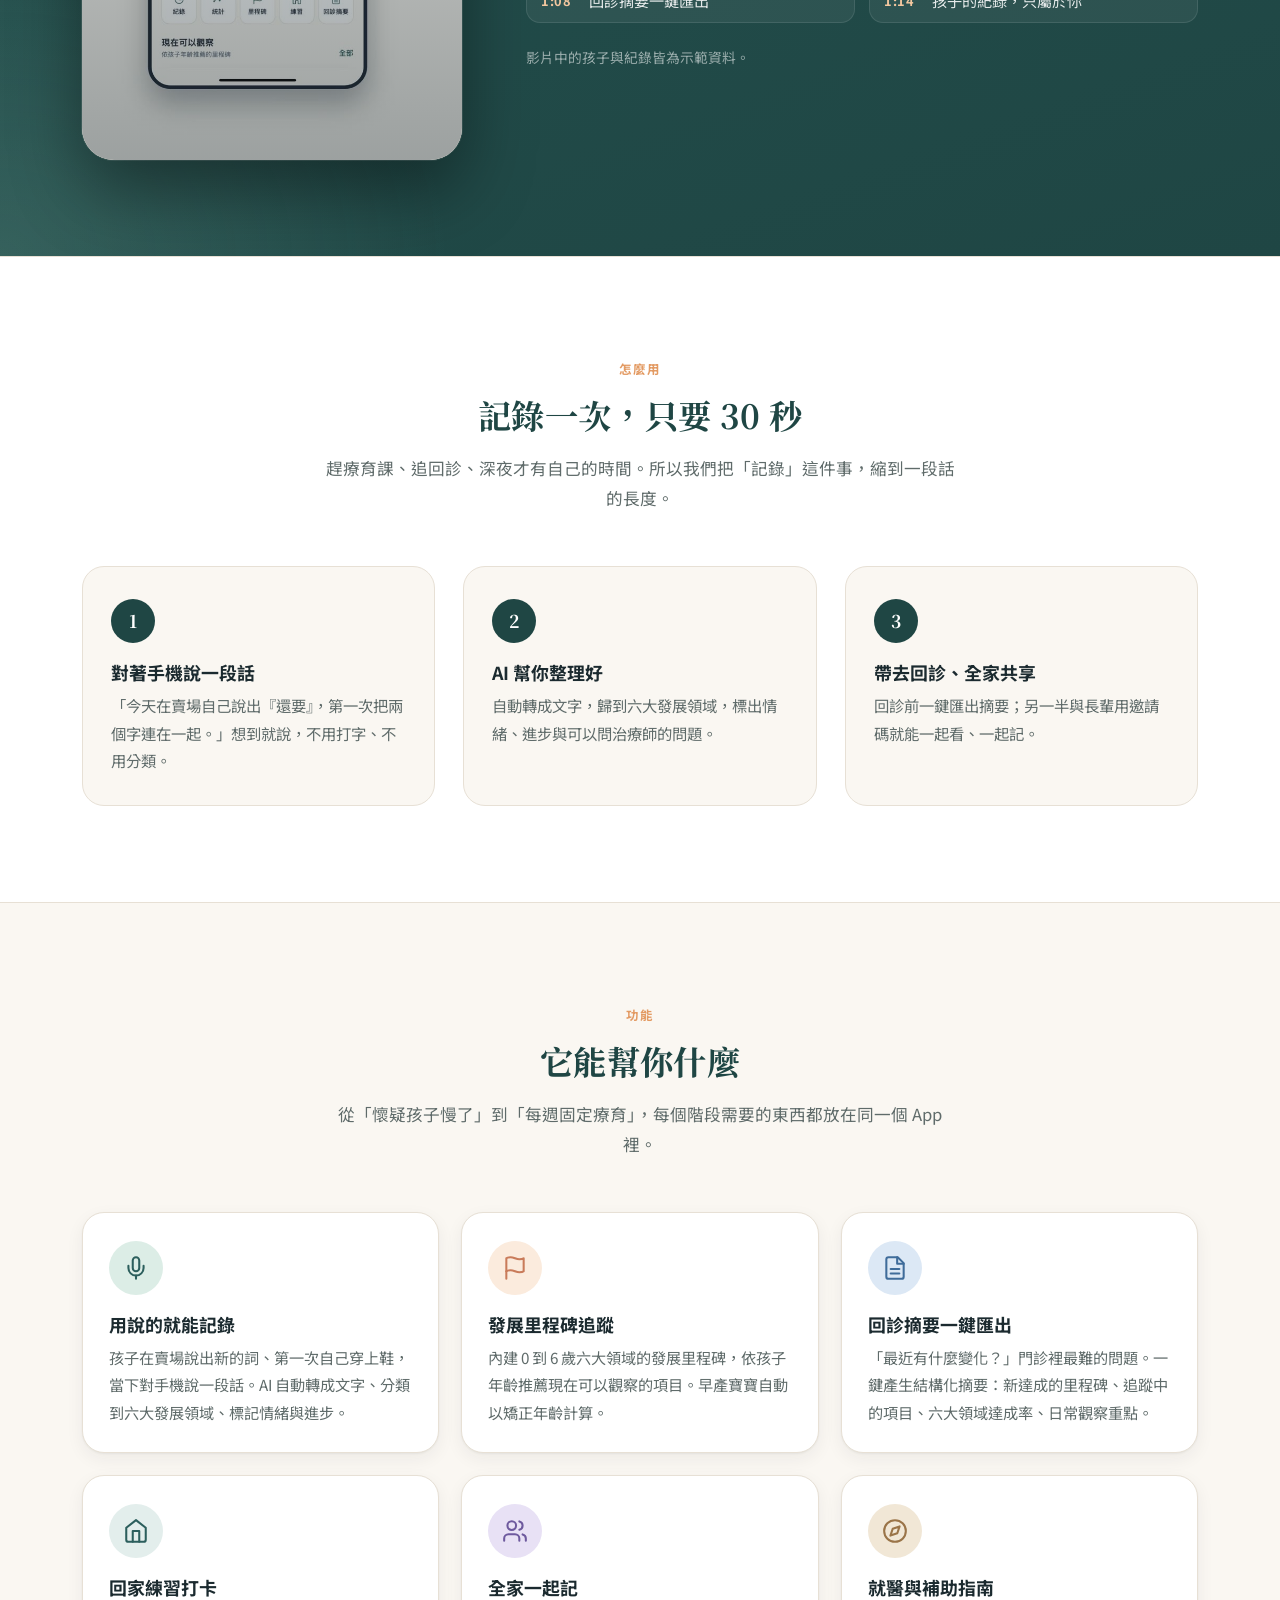
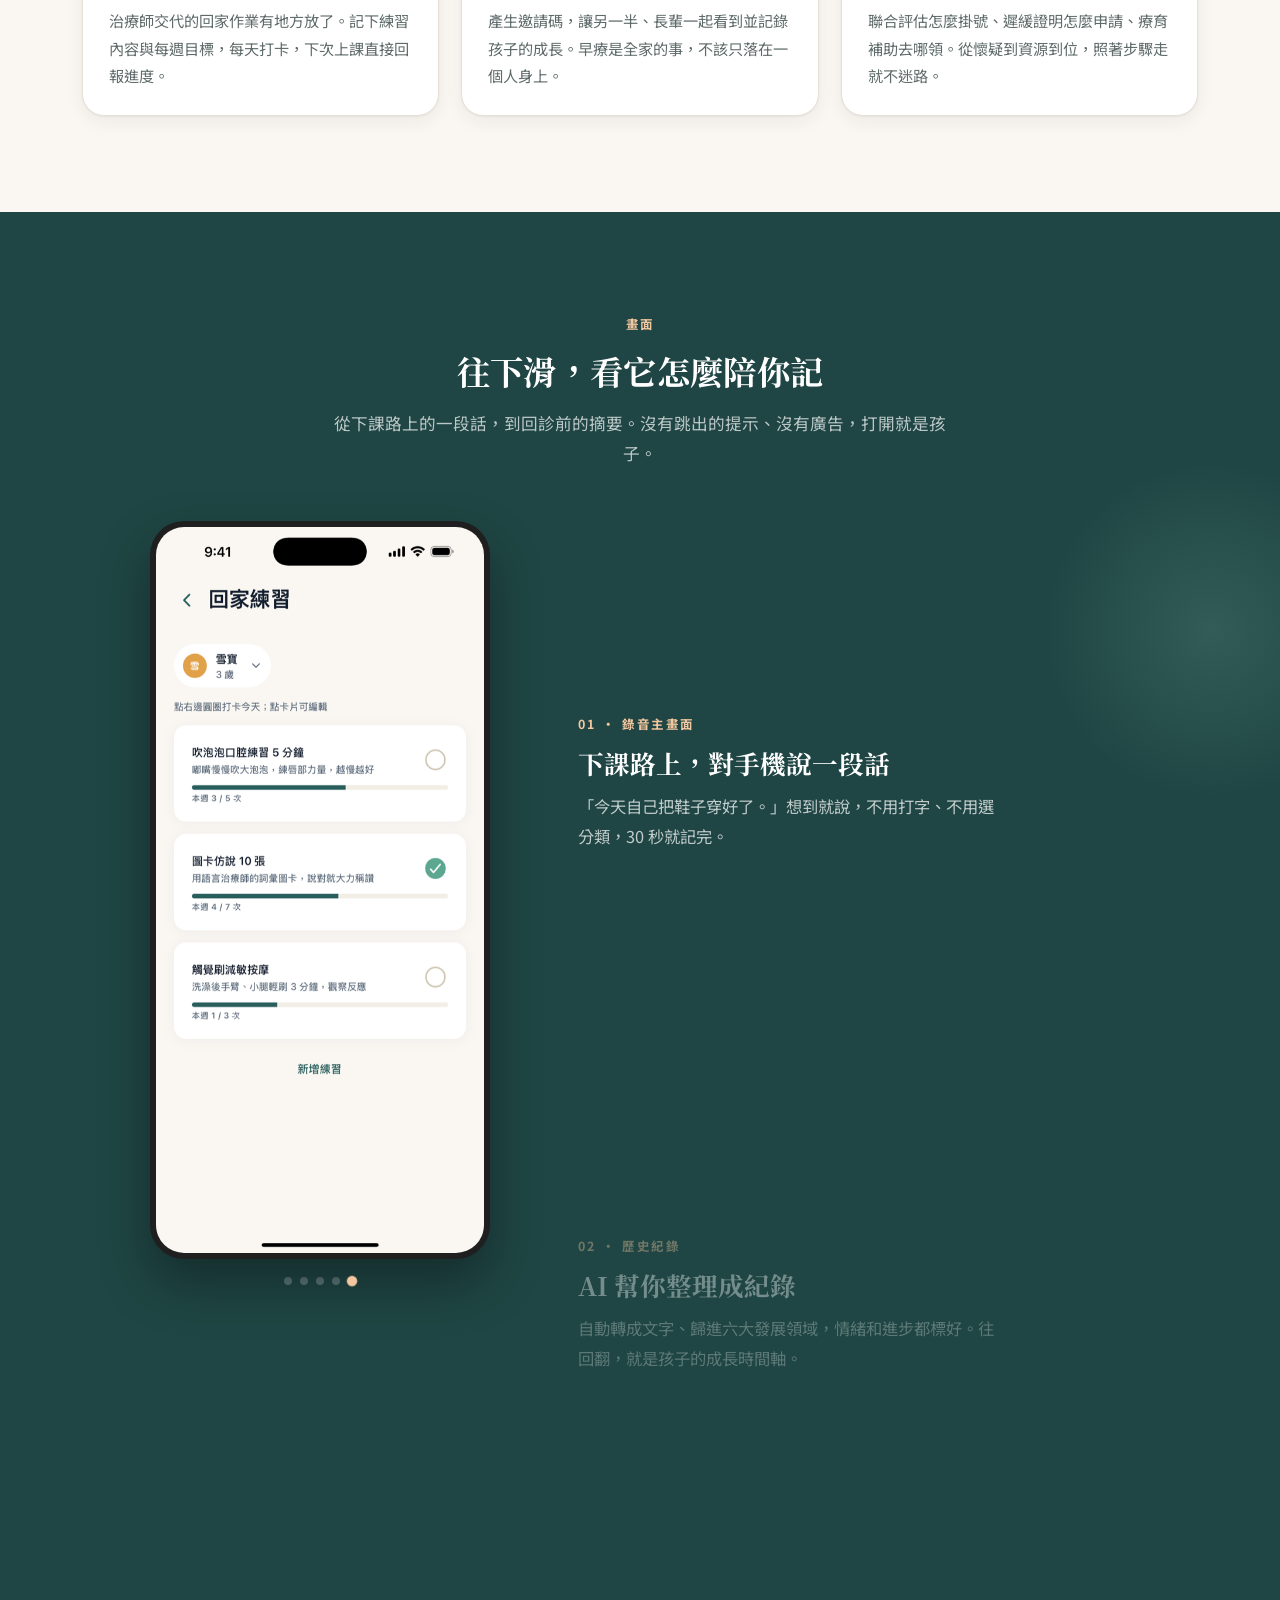
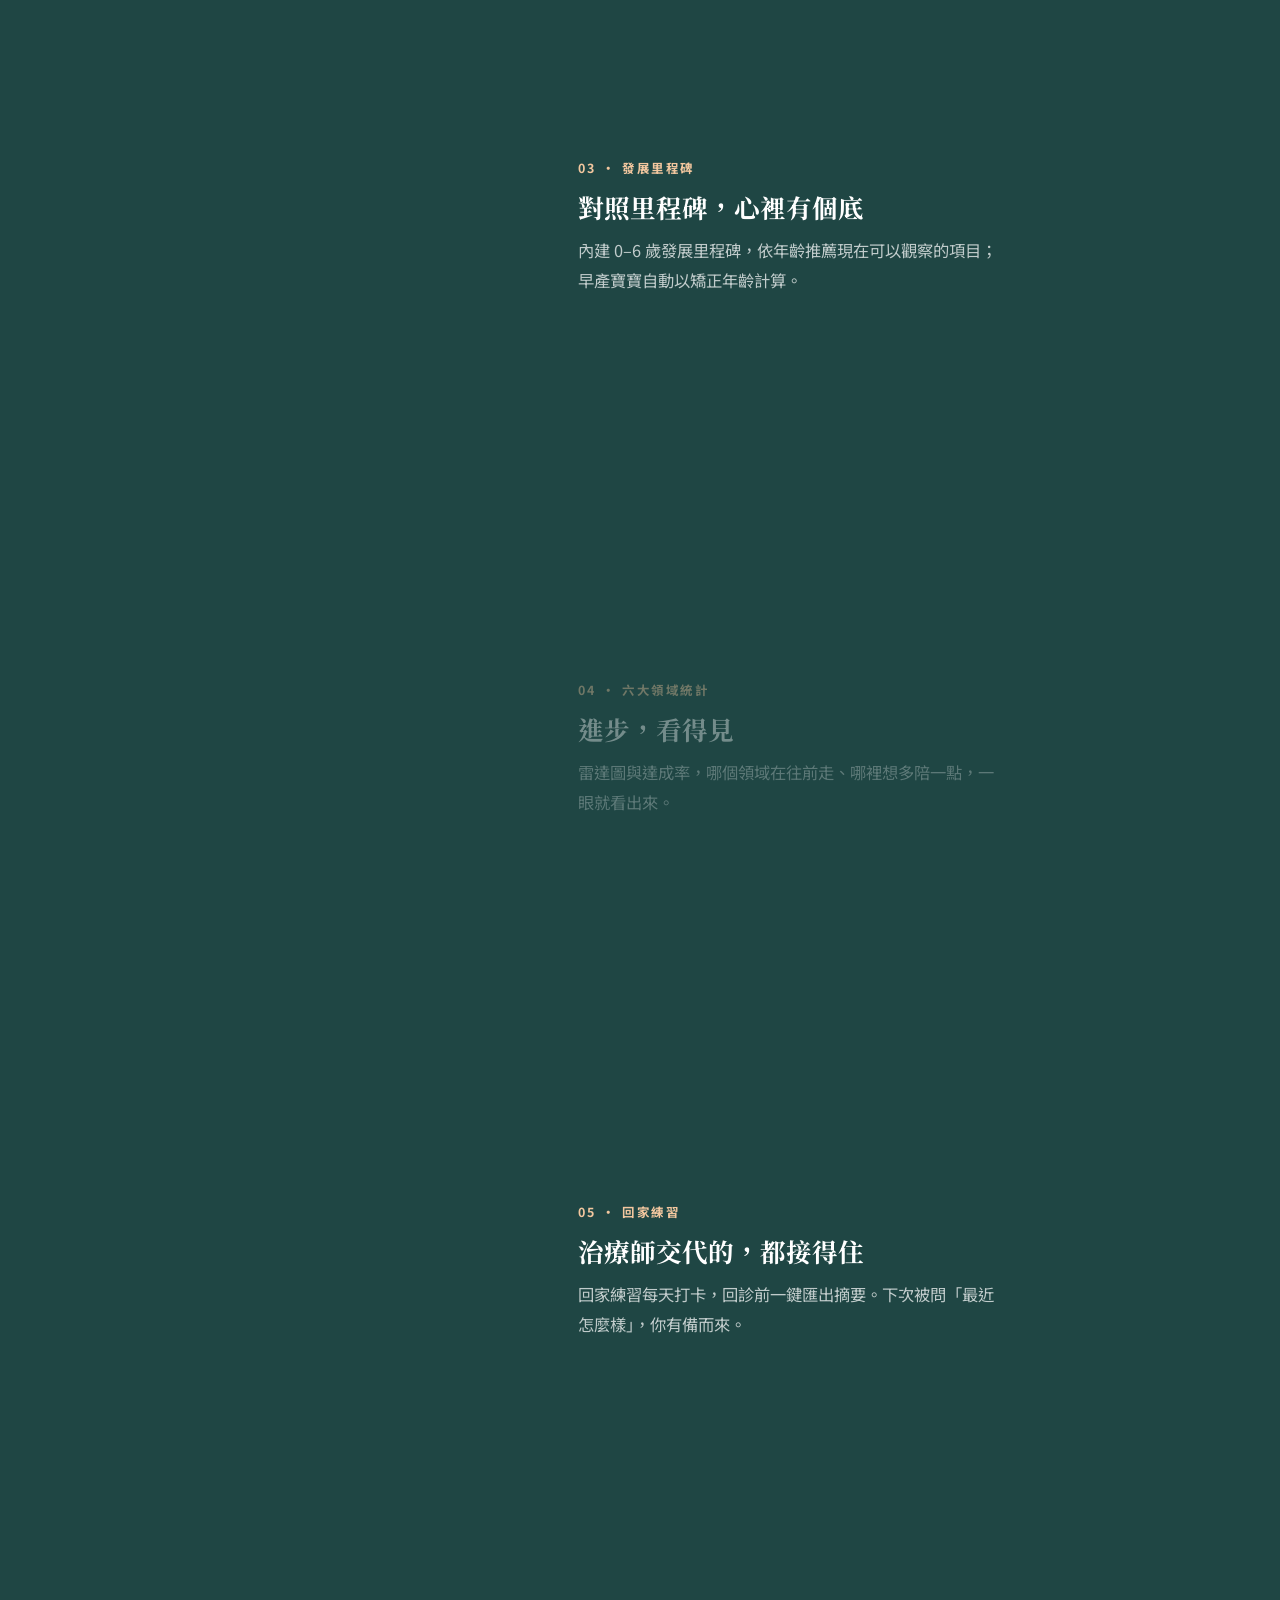
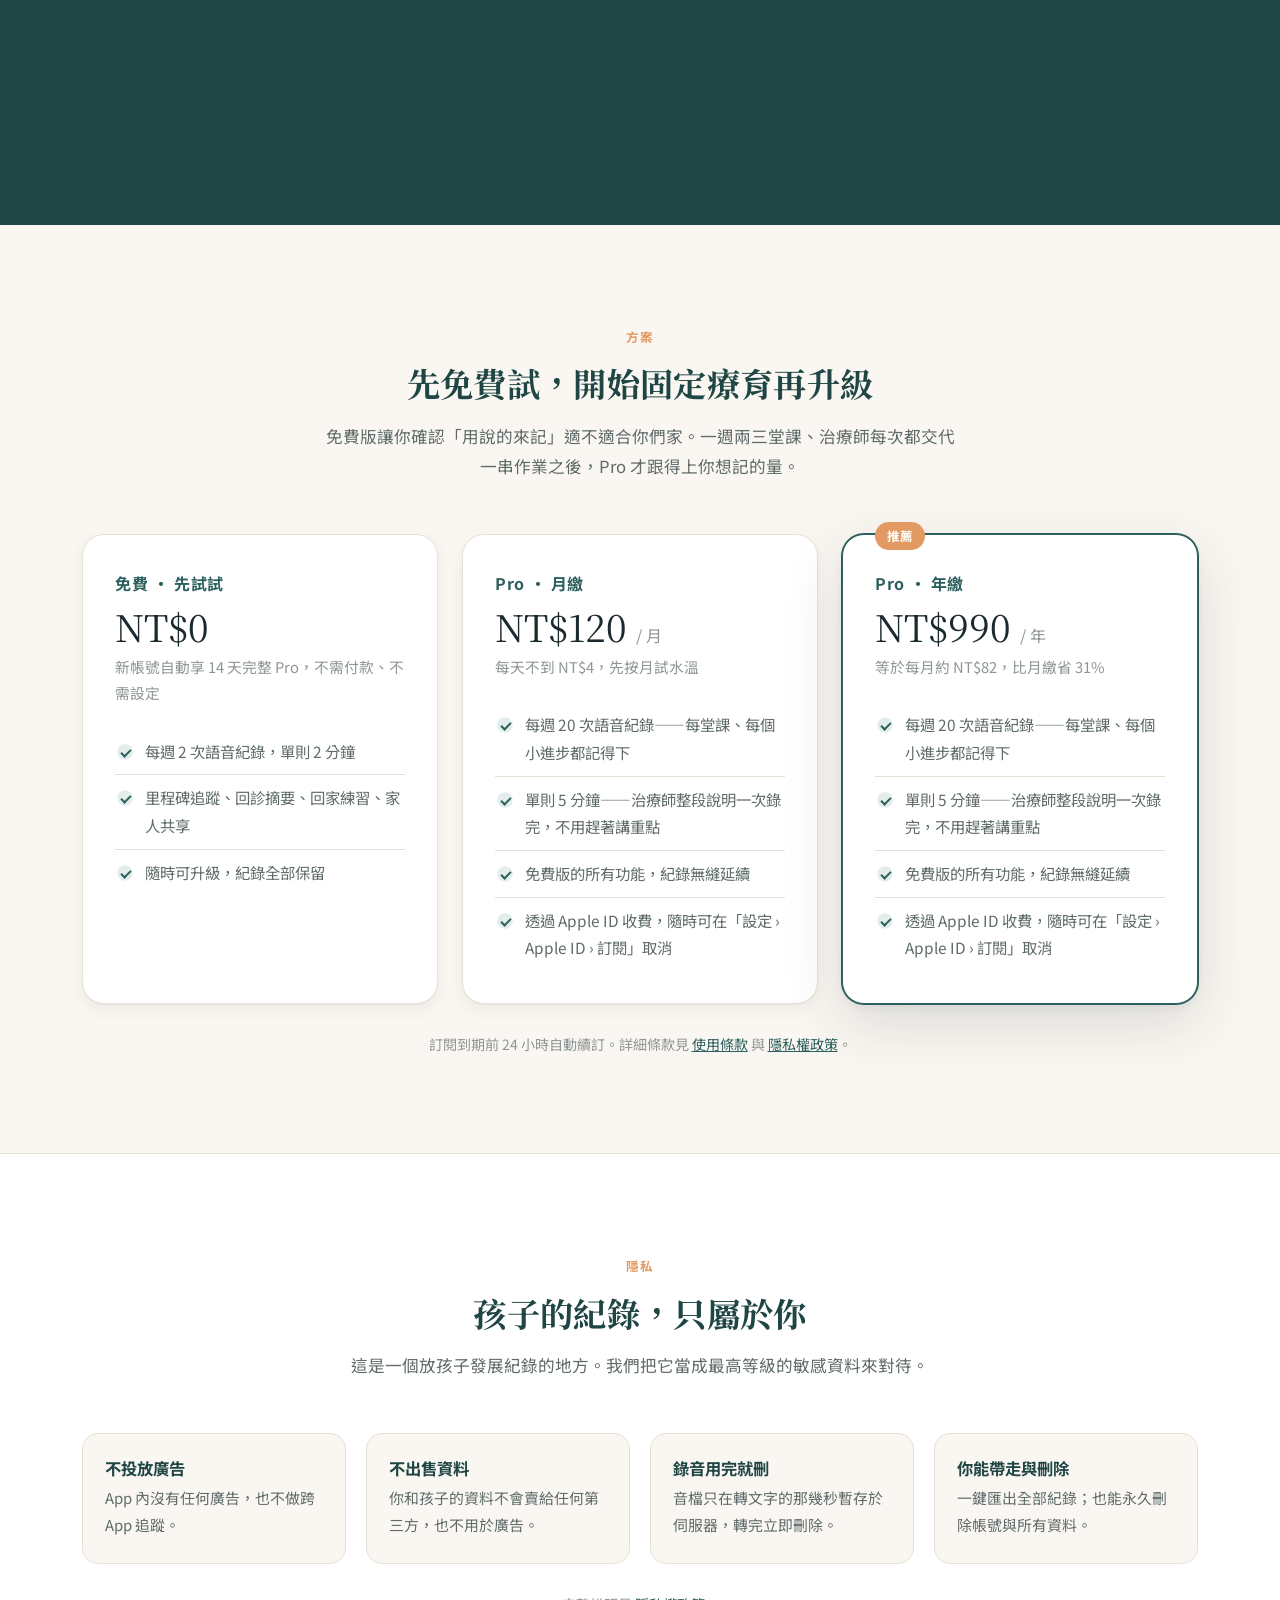
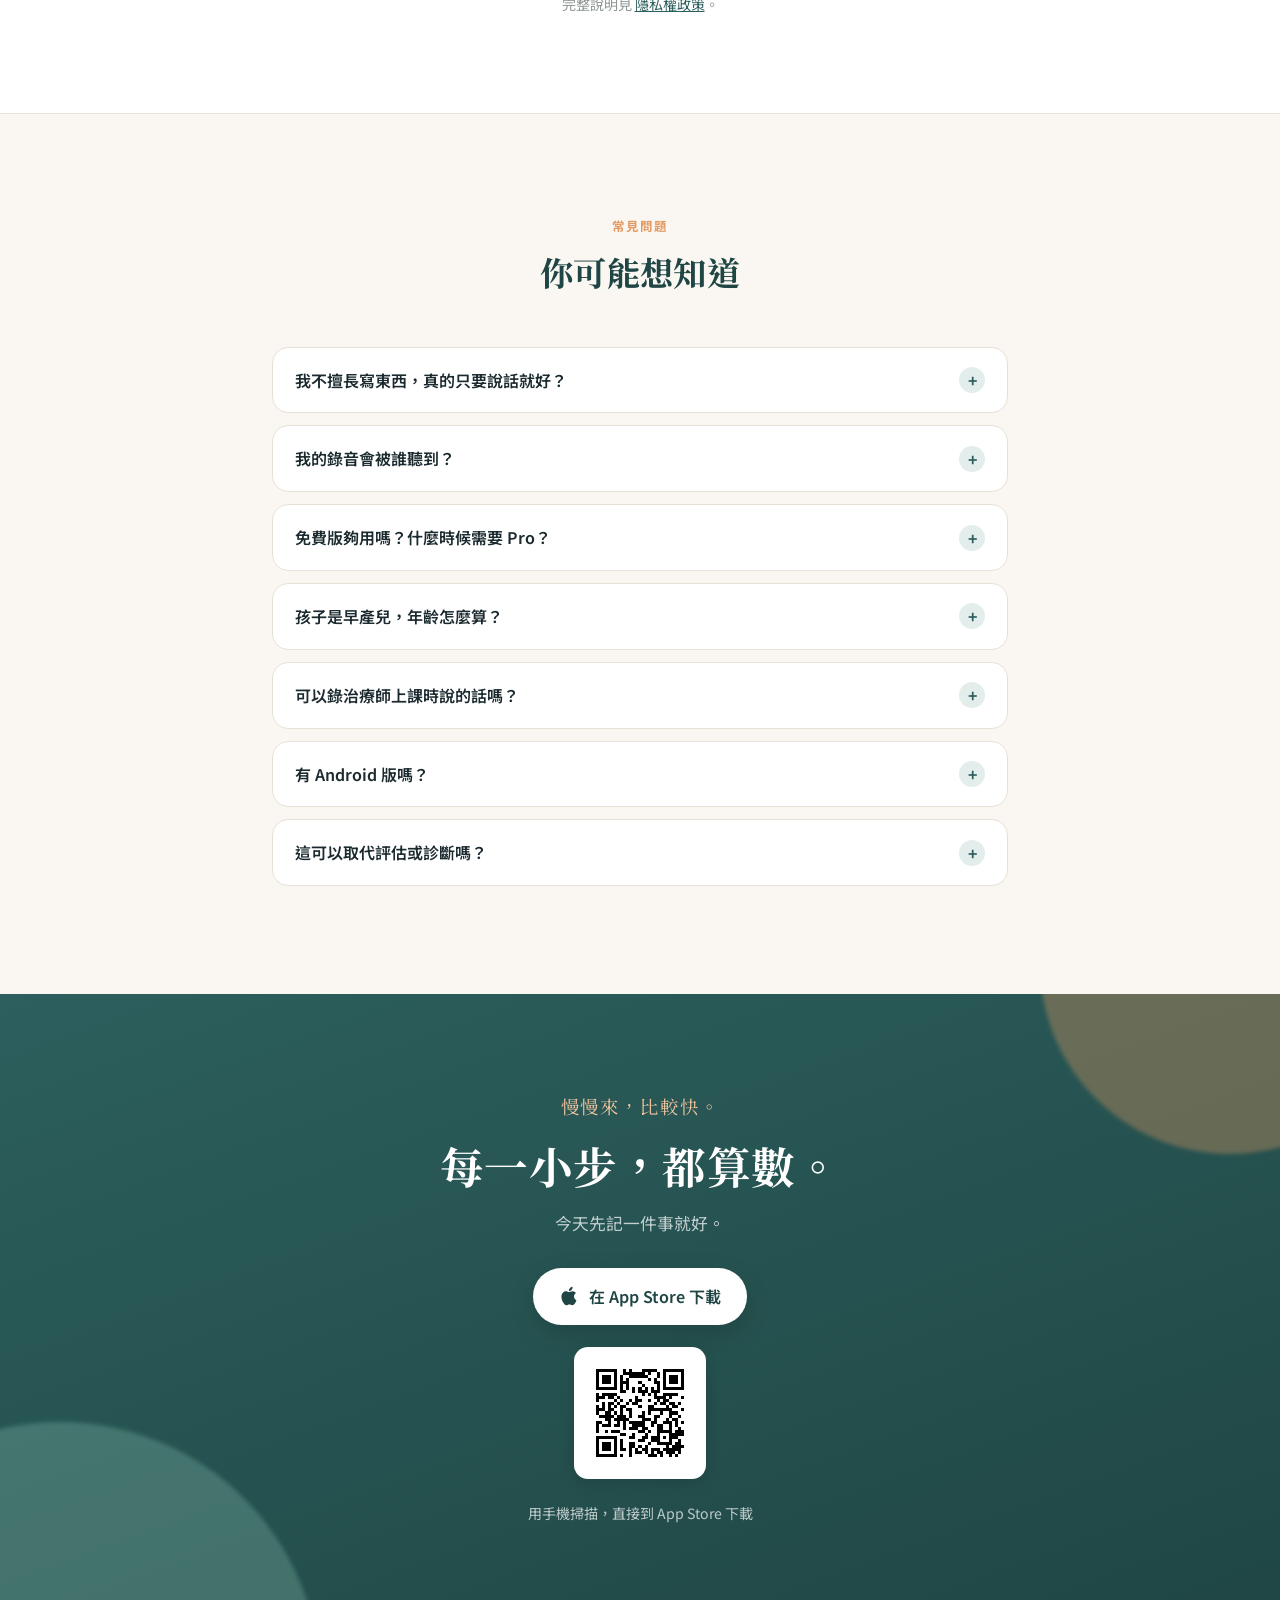
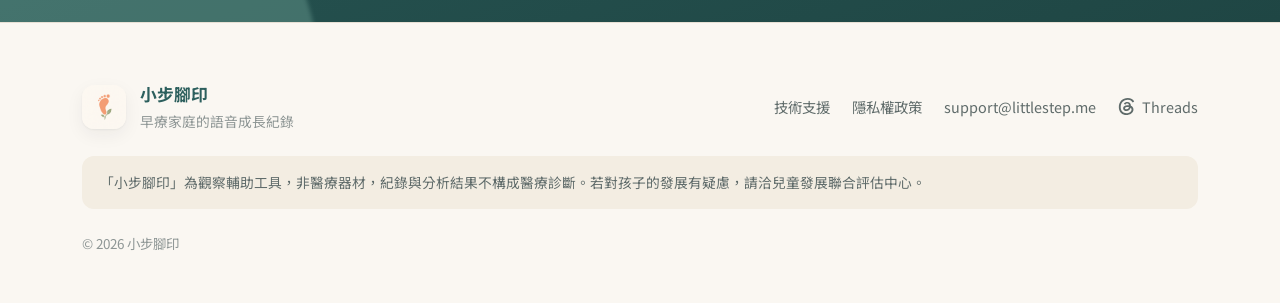
==== commit 5b47fbb8: "copy: 醫療級改最高等級，避免醫療暗示 Co-Authored-By: Claude Opus 5.5 <noreply@anthropic.com>" ====
--- a/index.html
+++ b/index.html
@@ -338,7 +338,7 @@
     <div class="section-head">
       <p class="eyebrow">隱私</p>
       <h2>孩子的紀錄，只屬於你</h2>
-      <p class="sub">這是一個放孩子發展紀錄的地方。我們把它當成醫療級的敏感資料來對待。</p>
+      <p class="sub">這是一個放孩子發展紀錄的地方。我們把它當成最高等級的敏感資料來對待。</p>
     </div>
     <div class="promises">
       <div class="promise"><h3>不投放廣告</h3><p>App 內沒有任何廣告，也不做跨 App 追蹤。</p></div>
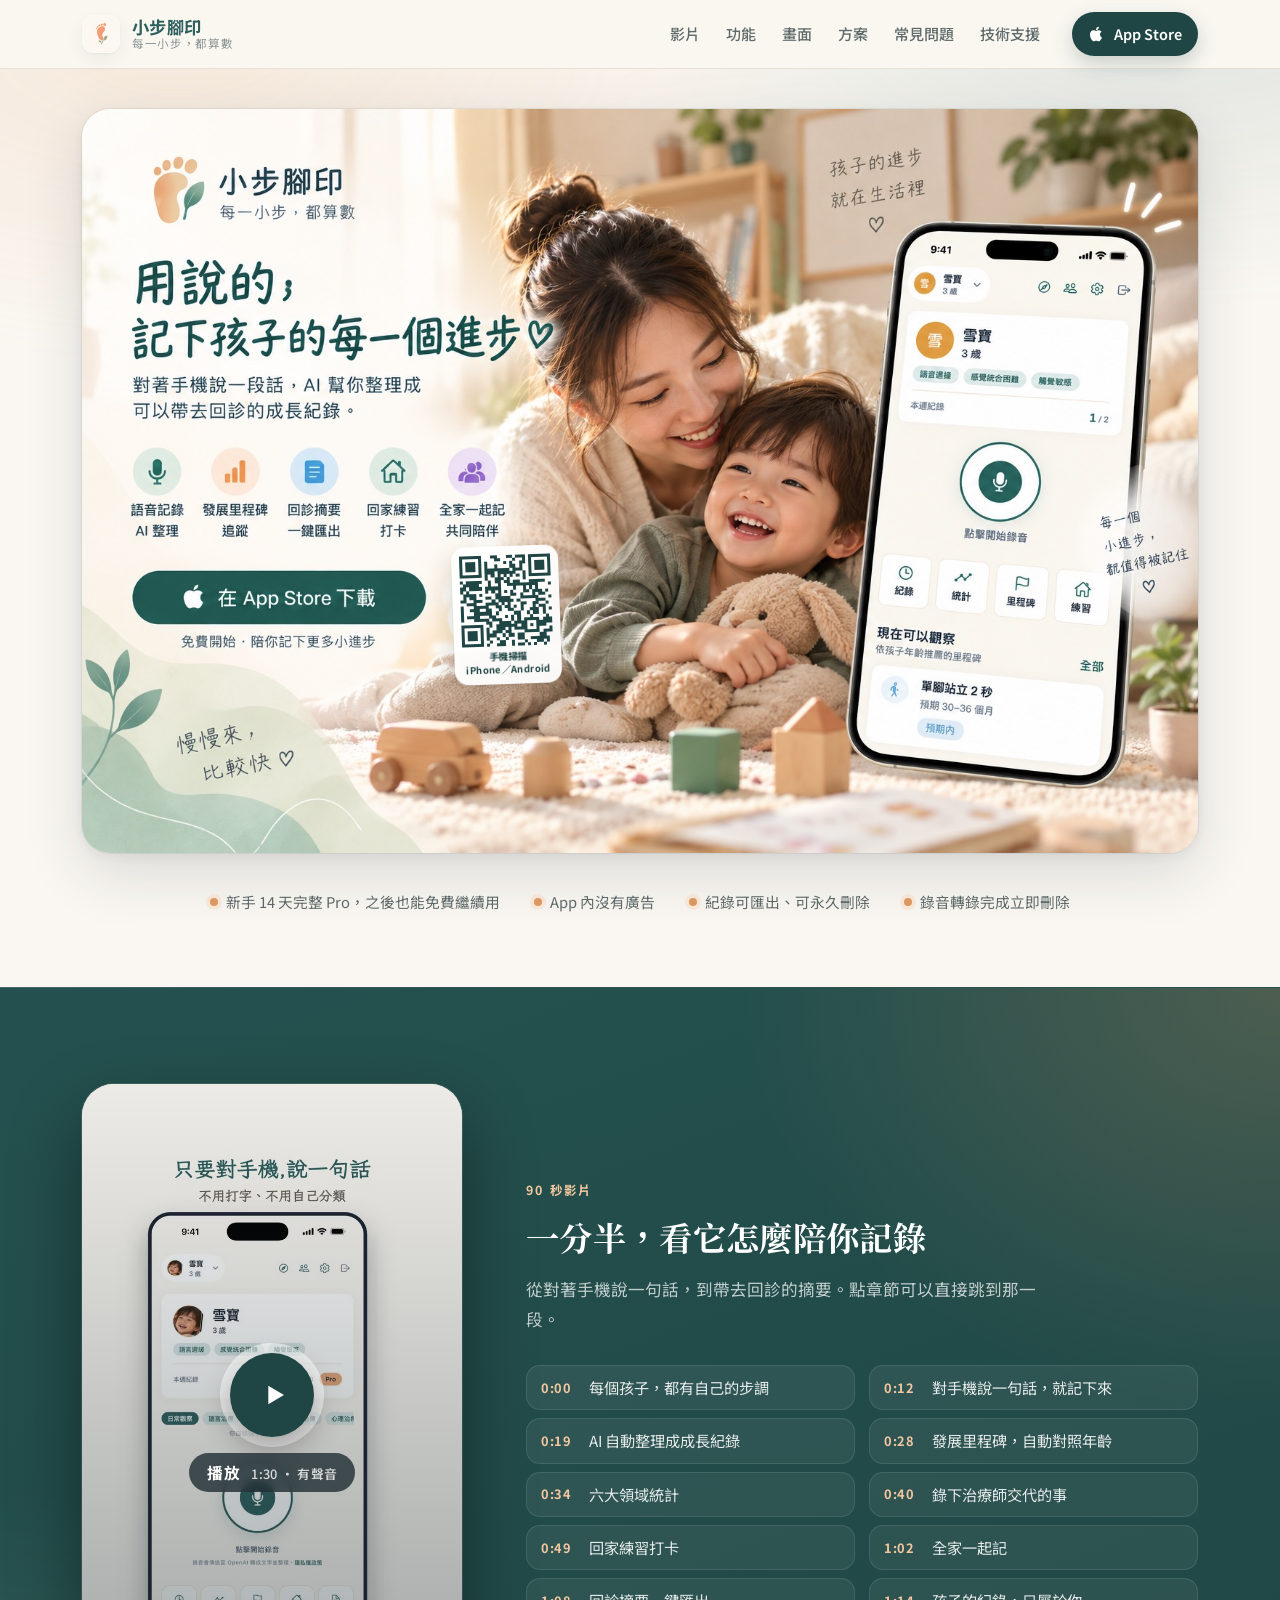
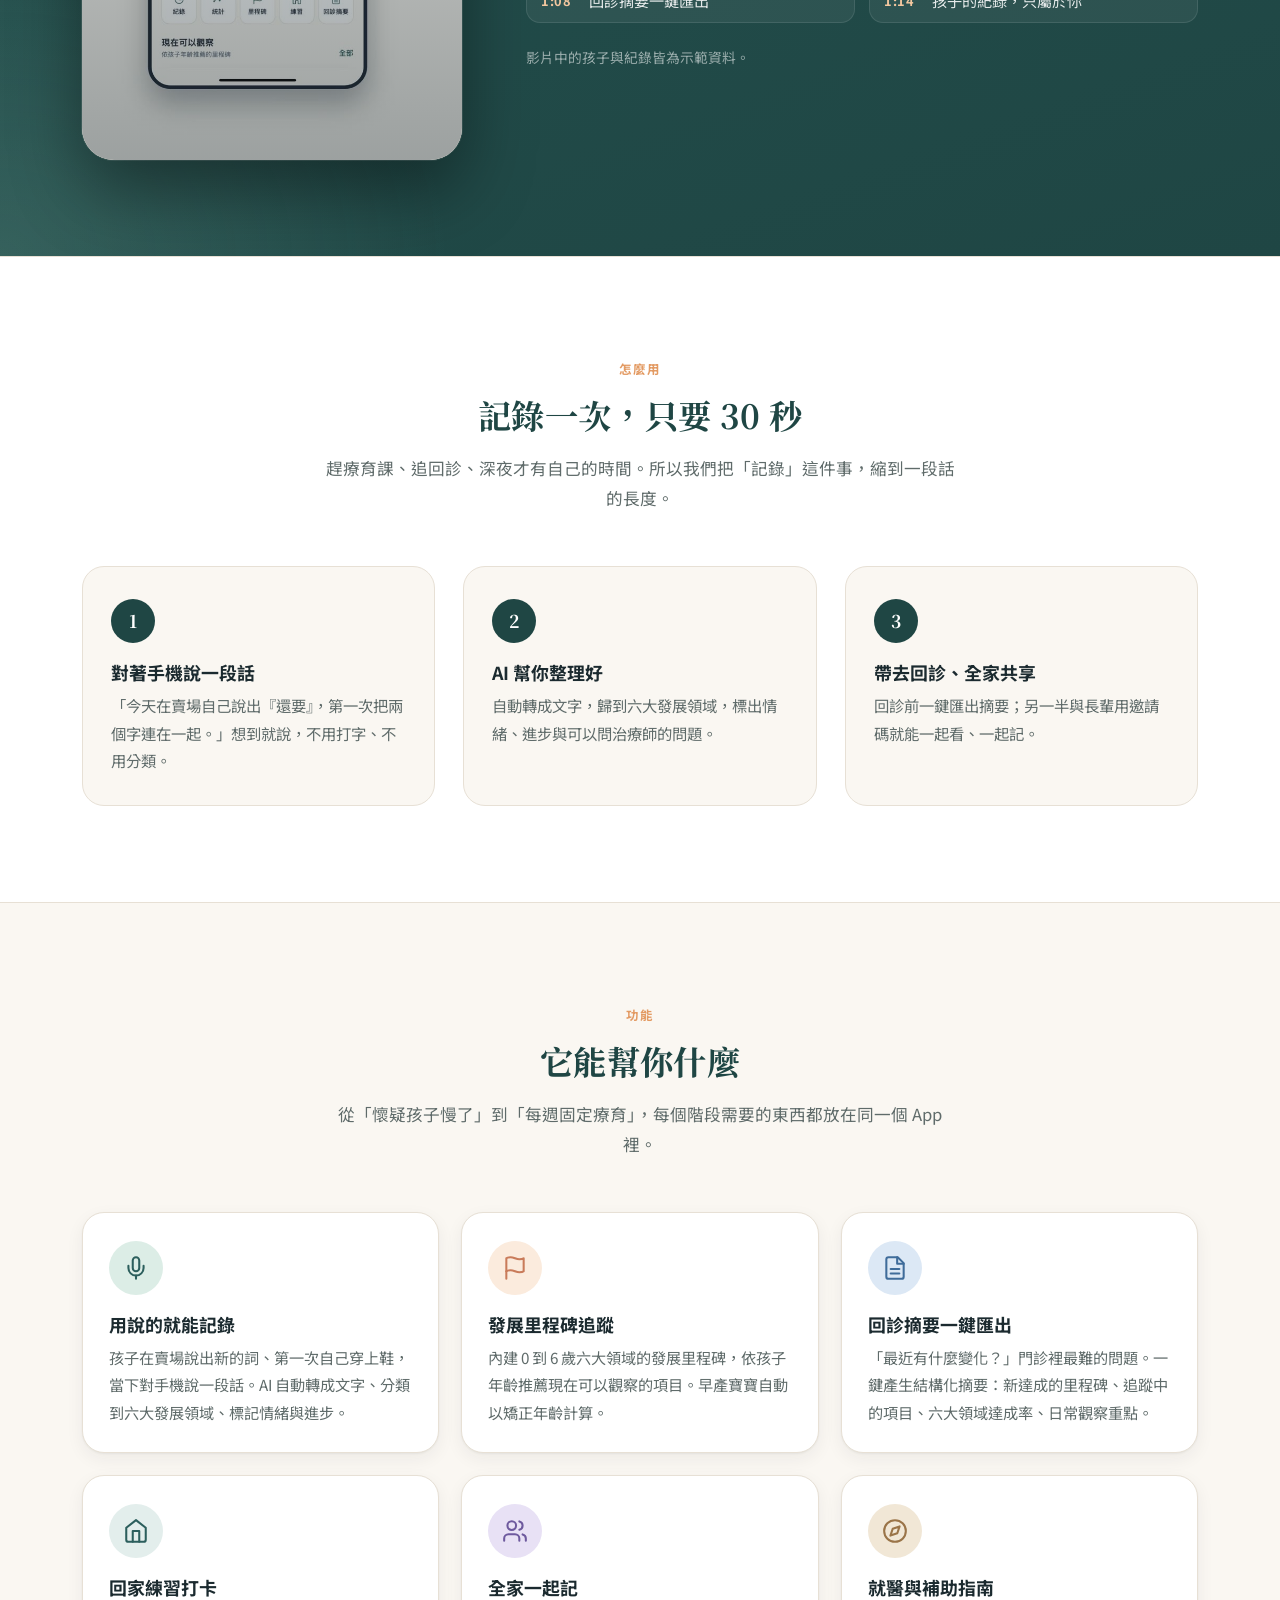
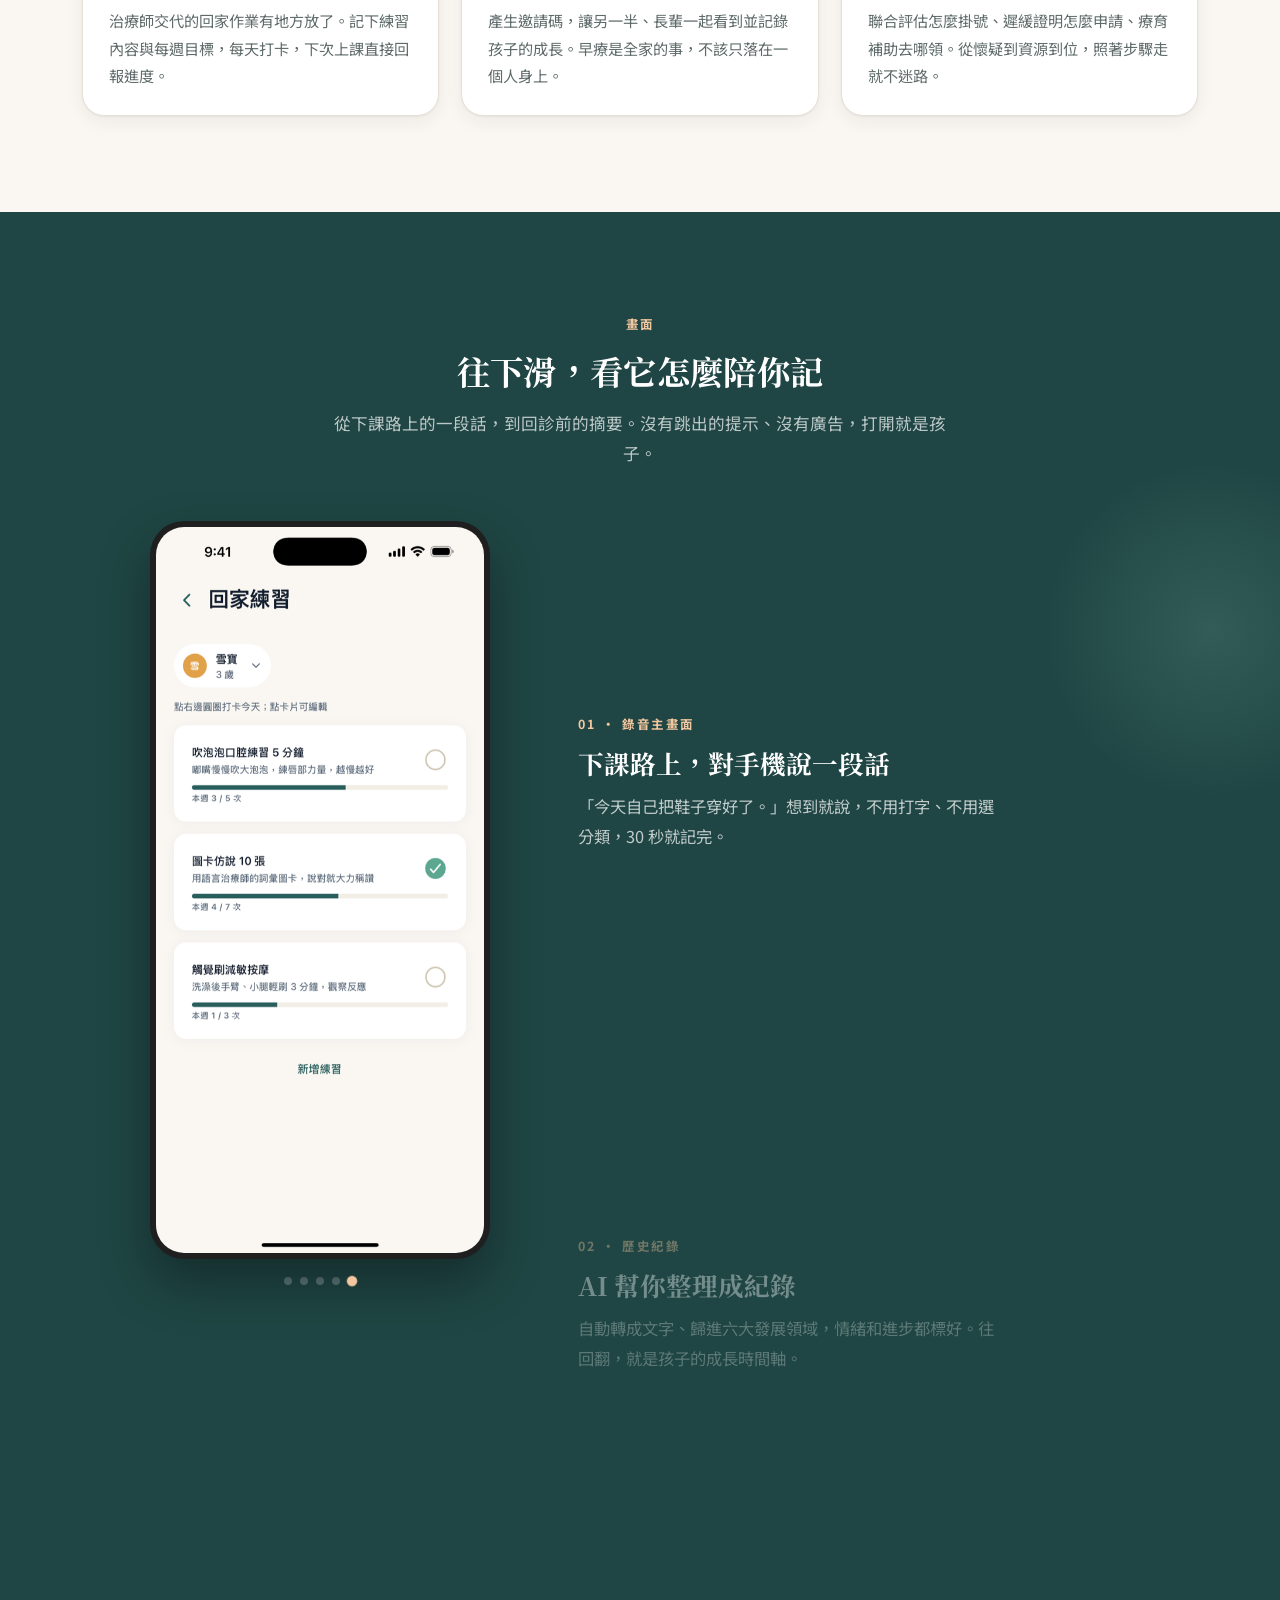
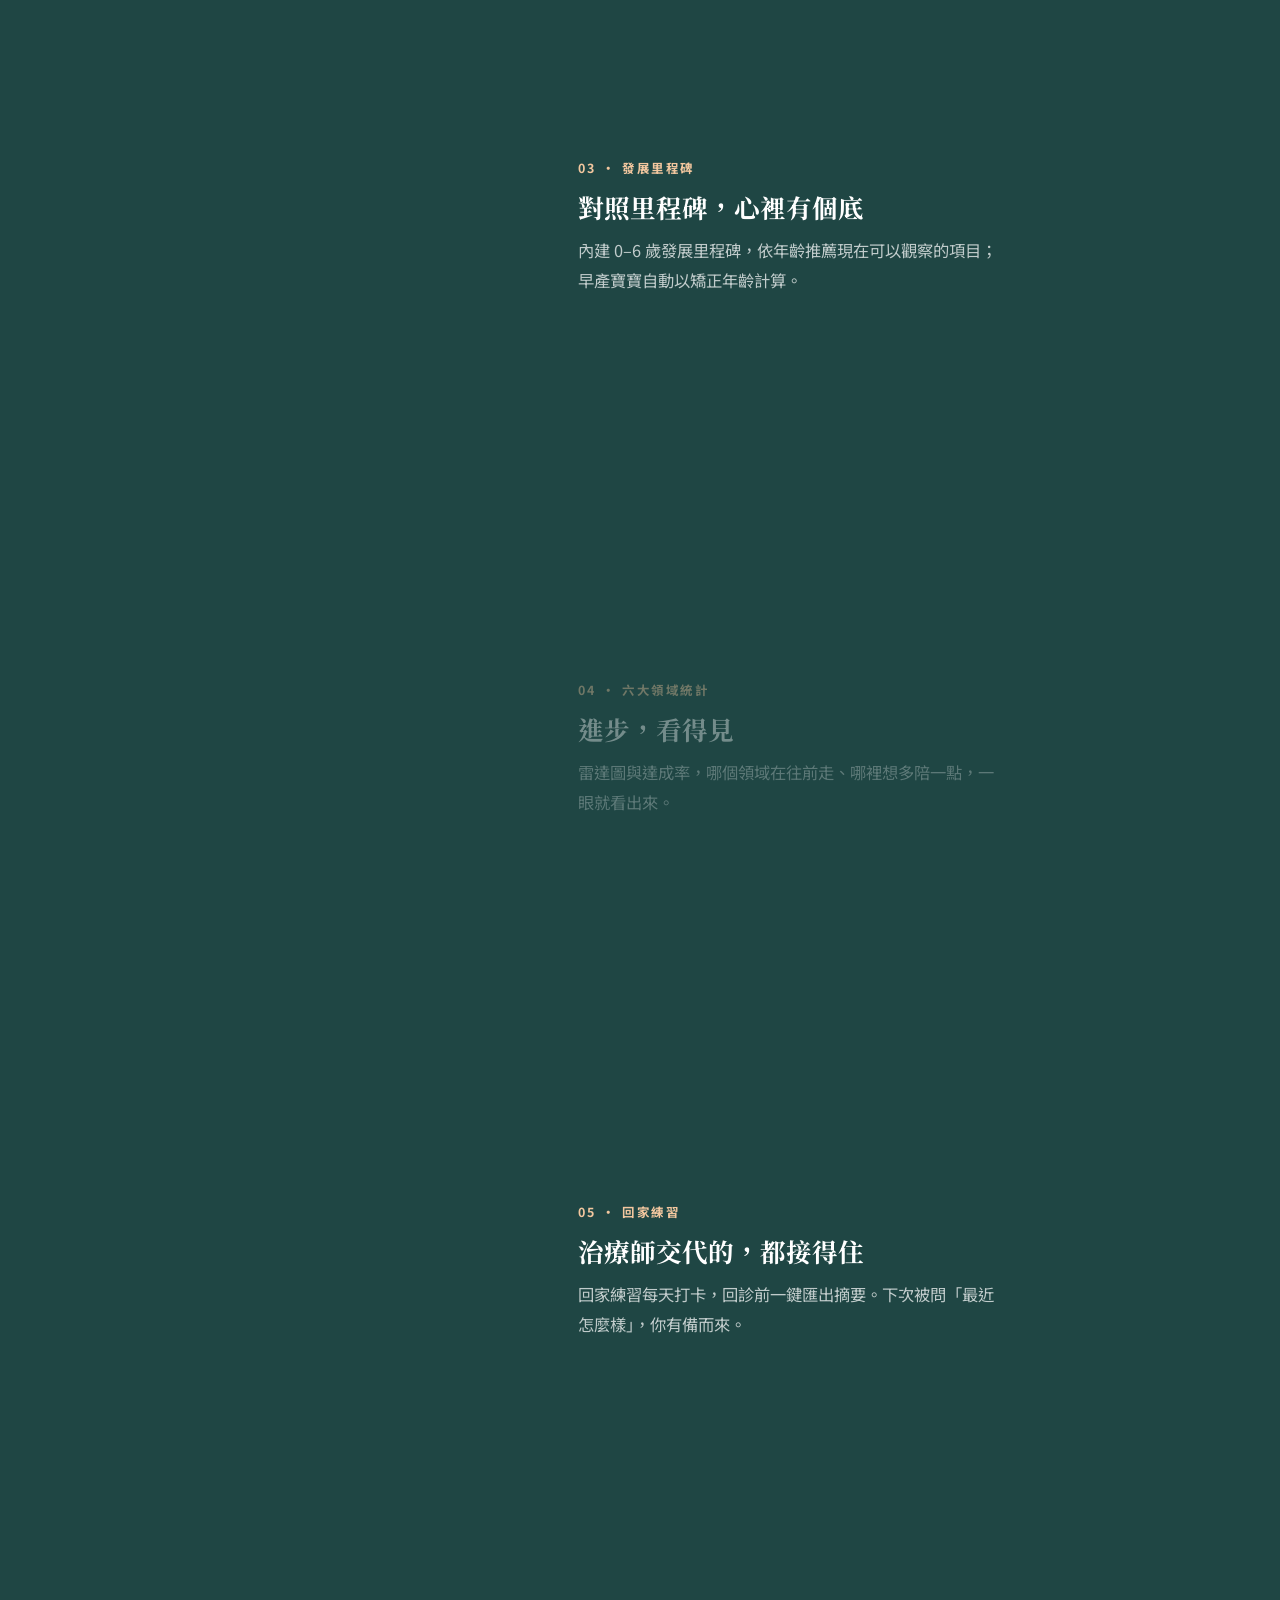
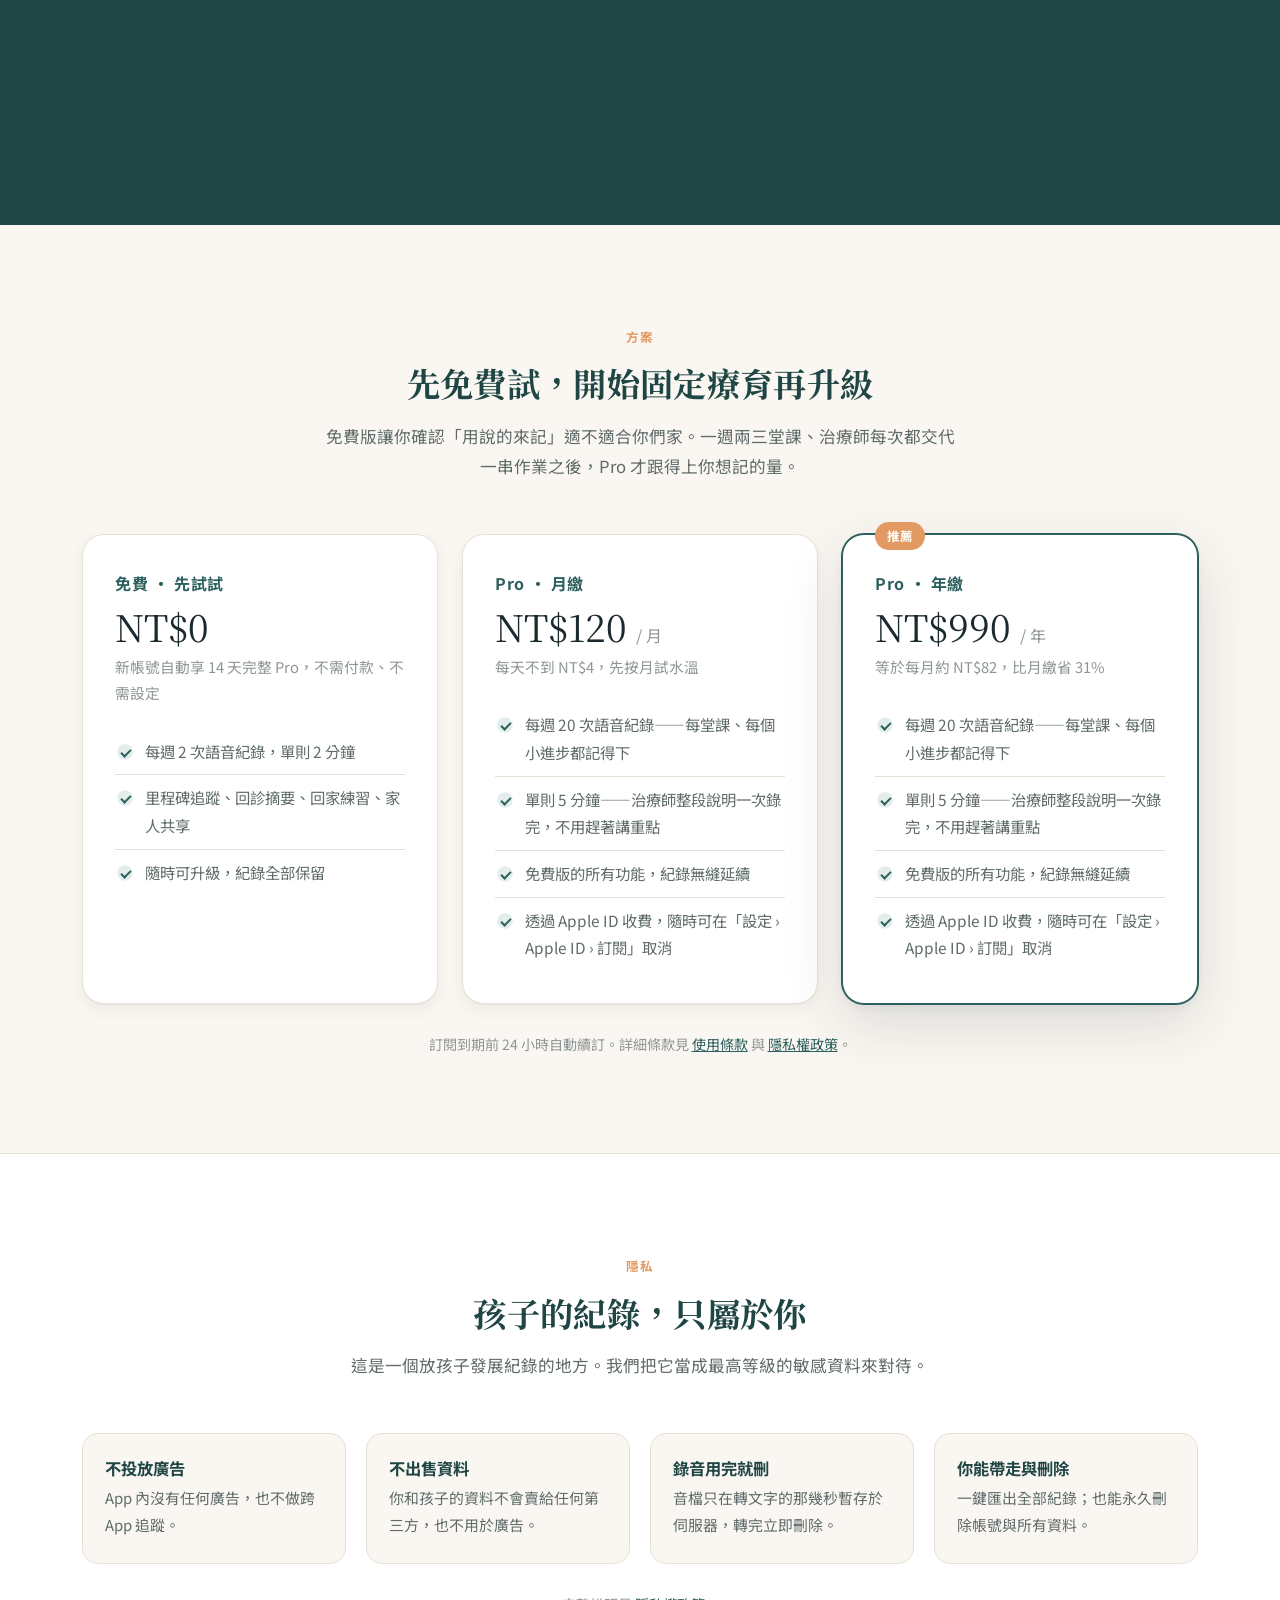
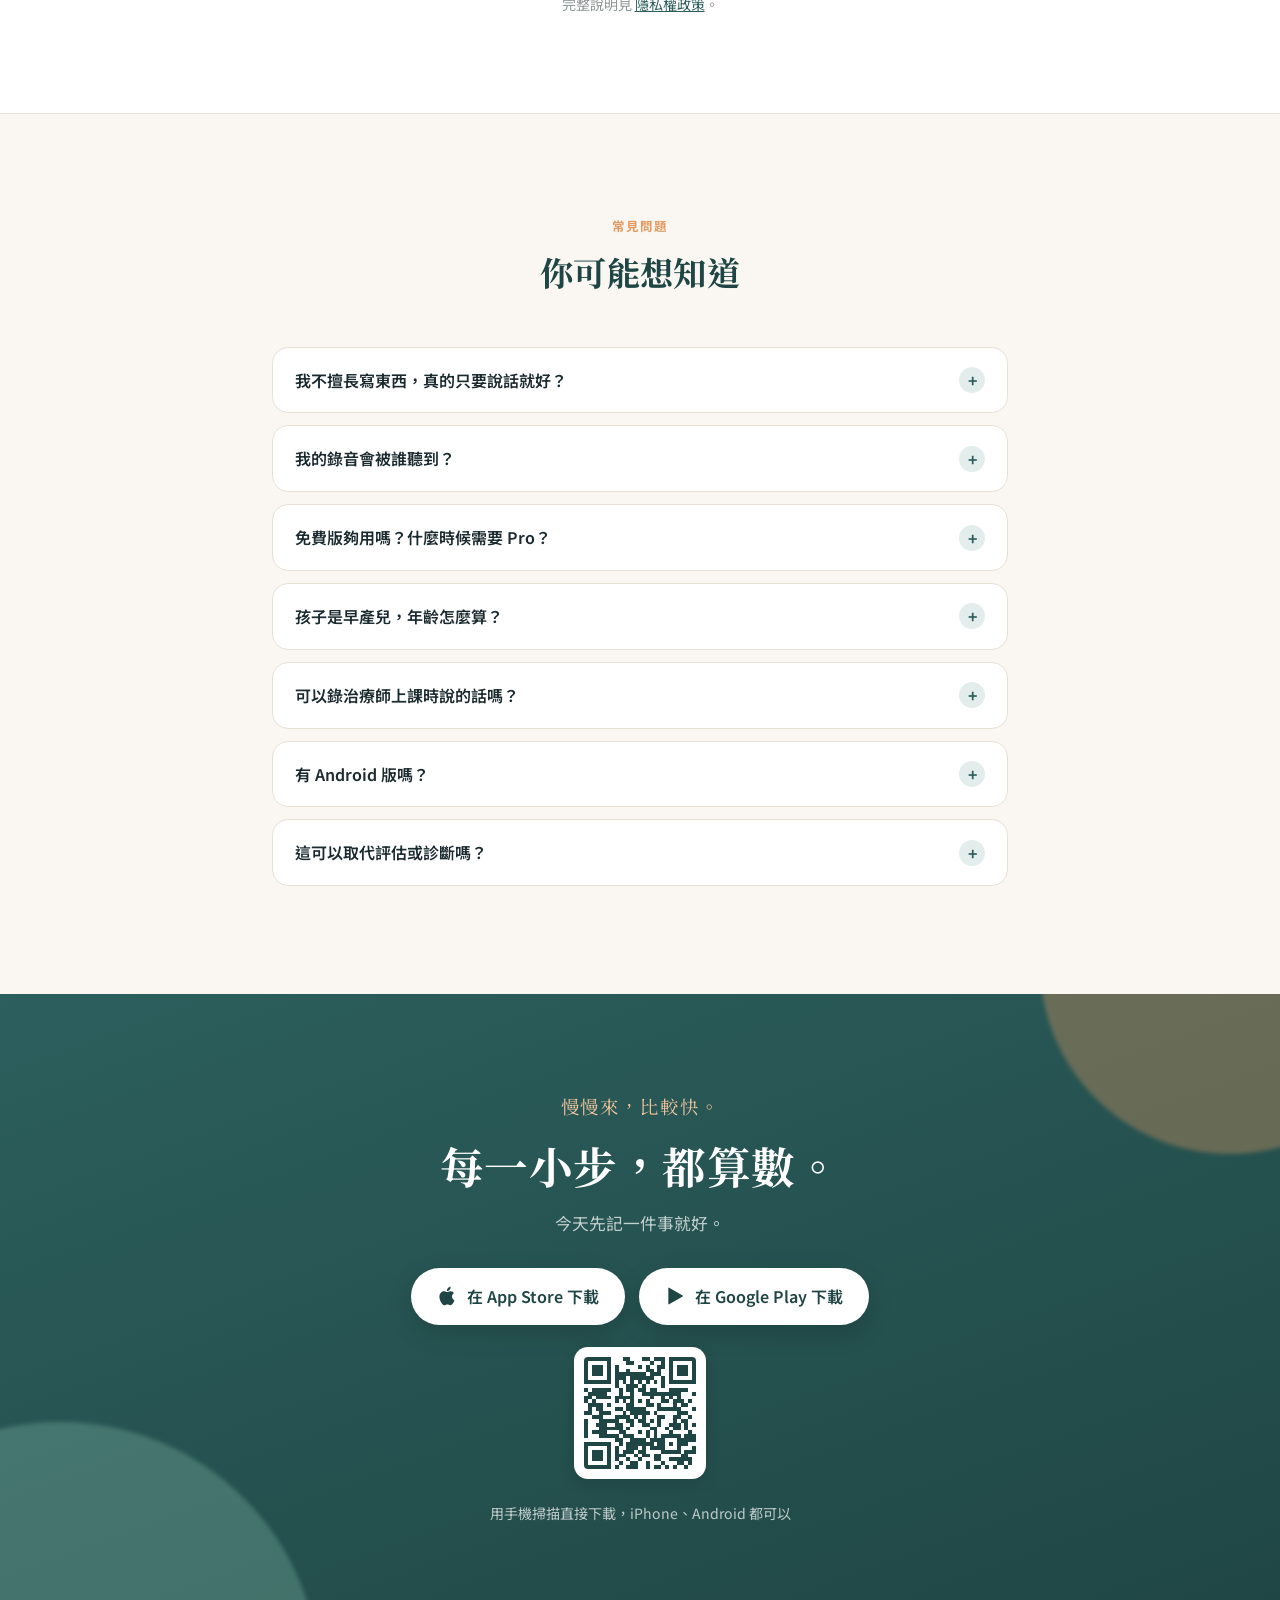
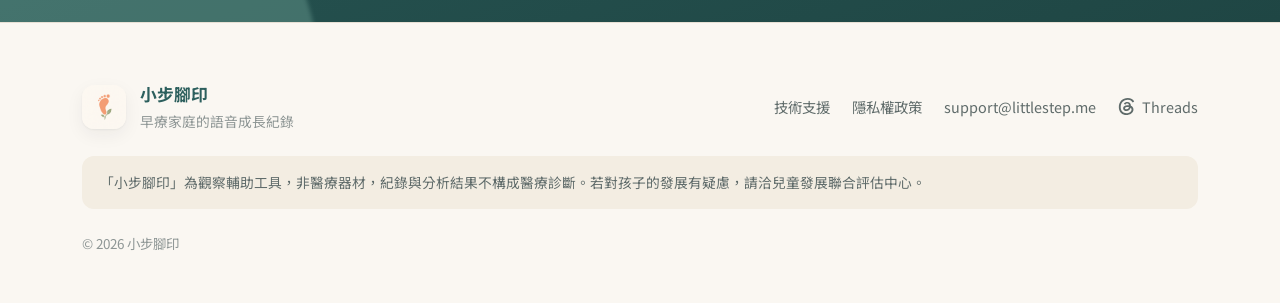
==== commit bc006475: "feat: Google Play 上架——下載鈕、雙平台 QR（/go/qr）、FAQ 與支援頁 Android 說明；/go/* Android 轉 Google Play Co-Authored" ====
--- a/index.html
+++ b/index.html
@@ -93,9 +93,9 @@
            alt="小步腳印：用說的，記下孩子的每一個進步。媽媽與孩子一起看著手機上的成長紀錄">
       <a class="poster-cta" href="https://apps.apple.com/tw/app/id6761771211" aria-label="在 App Store 下載小步腳印"></a>
       <!-- 桌機海報上的 QR：位置以海報 1536×1024 的百分比定位，緊鄰下載鈕右側 -->
-      <a class="poster-qr" href="https://apps.apple.com/tw/app/id6761771211" aria-label="掃描 QR code 到 App Store 下載小步腳印">
-        <img src="assets/appstore-qr.svg" width="96" height="96" alt="">
-        <span>手機掃描<br>直接下載</span>
+      <a class="poster-qr" href="https://littlestep.me/go/qr" aria-label="掃描 QR code 下載小步腳印（iPhone、Android 都可以）">
+        <img src="assets/download-qr.svg" width="96" height="96" alt="">
+        <span>手機掃描<br>iPhone／Android</span>
       </a>
     </figure>
 
@@ -107,6 +107,10 @@
       <a class="btn btn-store" href="https://apps.apple.com/tw/app/id6761771211">
         <svg viewBox="0 0 24 24" aria-hidden="true"><path d="M16.365 1.43c0 1.14-.493 2.27-1.177 3.08-.744.9-1.99 1.57-2.987 1.57-.12 0-.23-.02-.3-.03-.01-.06-.04-.22-.04-.39 0-1.15.572-2.27 1.206-2.98.804-.94 2.142-1.64 3.248-1.68.03.13.05.28.05.43zm4.565 15.71c-.03.07-.463 1.58-1.518 3.12-.945 1.34-1.94 2.71-3.43 2.71-1.517 0-1.9-.88-3.63-.88-1.698 0-2.302.91-3.67.91-1.377 0-2.332-1.26-3.428-2.8-1.287-1.82-2.323-4.63-2.323-7.28 0-4.28 2.797-6.55 5.552-6.55 1.448 0 2.675.95 3.6.95.865 0 2.222-1.01 3.902-1.01.613 0 2.886.06 4.374 2.19-.13.09-2.383 1.37-2.383 4.19 0 3.26 2.854 4.42 2.955 4.45z"/></svg>
         在 App Store 下載
+      </a>
+      <a class="btn btn-store btn-play" href="https://play.google.com/store/apps/details?id=com.airnoir.littlestepsv2">
+        <svg viewBox="0 0 24 24" aria-hidden="true"><path d="M4 2.6v18.8c0 .5.5.8.9.6l16.3-9.4c.4-.2.4-.9 0-1.1L4.9 2c-.4-.2-.9.1-.9.6z"/></svg>
+        在 Google Play 下載
       </a>
       <p class="cta-note">前 14 天完整 Pro · 之後繼續免費用 · 不需信用卡</p>
       <img class="hero-photo" src="assets/hero-900.jpg" width="900" height="600" alt="媽媽與孩子一起看著手機上的成長紀錄">
@@ -380,7 +384,7 @@
     </details>
     <details>
       <summary>有 Android 版嗎？</summary>
-      <p>目前先提供 iOS 版。想要 Android 版的話，寫信給我們，需求多的話會提前排進計畫。</p>
+      <p>有。Android 版已經在 <a href="https://play.google.com/store/apps/details?id=com.airnoir.littlestepsv2">Google Play</a> 上架，功能和 iPhone 版一樣，只有「用藥紀錄」目前只在 iPhone 版提供。同一個帳號在兩邊登入，紀錄都看得到。</p>
     </details>
     <details>
       <summary>這可以取代評估或診斷嗎？</summary>
@@ -399,10 +403,14 @@
       <svg viewBox="0 0 24 24" aria-hidden="true"><path d="M16.365 1.43c0 1.14-.493 2.27-1.177 3.08-.744.9-1.99 1.57-2.987 1.57-.12 0-.23-.02-.3-.03-.01-.06-.04-.22-.04-.39 0-1.15.572-2.27 1.206-2.98.804-.94 2.142-1.64 3.248-1.68.03.13.05.28.05.43zm4.565 15.71c-.03.07-.463 1.58-1.518 3.12-.945 1.34-1.94 2.71-3.43 2.71-1.517 0-1.9-.88-3.63-.88-1.698 0-2.302.91-3.67.91-1.377 0-2.332-1.26-3.428-2.8-1.287-1.82-2.323-4.63-2.323-7.28 0-4.28 2.797-6.55 5.552-6.55 1.448 0 2.675.95 3.6.95.865 0 2.222-1.01 3.902-1.01.613 0 2.886.06 4.374 2.19-.13.09-2.383 1.37-2.383 4.19 0 3.26 2.854 4.42 2.955 4.45z"/></svg>
       在 App Store 下載
     </a>
+    <a class="btn btn-store btn-light btn-play" href="https://play.google.com/store/apps/details?id=com.airnoir.littlestepsv2">
+      <svg viewBox="0 0 24 24" aria-hidden="true"><path d="M4 2.6v18.8c0 .5.5.8.9.6l16.3-9.4c.4-.2.4-.9 0-1.1L4.9 2c-.4-.2-.9.1-.9.6z"/></svg>
+      在 Google Play 下載
+    </a>
     <div class="cta-qr">
-      <img src="assets/appstore-qr.svg" width="132" height="132"
-           alt="掃描 QR code 到 App Store 下載小步腳印" />
-      <p class="cta-note light">用手機掃描，直接到 App Store 下載</p>
+      <img src="assets/download-qr.svg" width="132" height="132"
+           alt="掃描 QR code 下載小步腳印，iPhone 與 Android 都可以" />
+      <p class="cta-note light">用手機掃描直接下載，iPhone、Android 都可以</p>
     </div>
   </div>
 </section>
--- a/style.css
+++ b/style.css
@@ -56,6 +56,12 @@
 .btn-light { background: #fff; color: var(--primary-deep); box-shadow: 0 8px 24px rgba(0,0,0,.15); }
 .btn-light:hover { background: var(--cream); }
 .btn-sm { padding: 9px 16px; font-size: .9rem; }
+/* 兩個商店按鈕並排；第二顆（Google Play）左邊留距，窄螢幕時換行置中 */
+.btn + .btn-play { margin-left: 10px; }
+@media (max-width: 520px) {
+  .btn + .btn-play { margin-left: 0; margin-top: 10px; }
+  .hero-mobile .btn-store, .cta-band .btn-store { width: min(280px, 100%); justify-content: center; }
+}
 .btn-sm svg { width: 16px; height: 16px; }
 .cta-note { margin-top: 12px; font-size: .88rem; color: var(--subtle); }
 .cta-note.light { color: rgba(255,255,255,.7); }
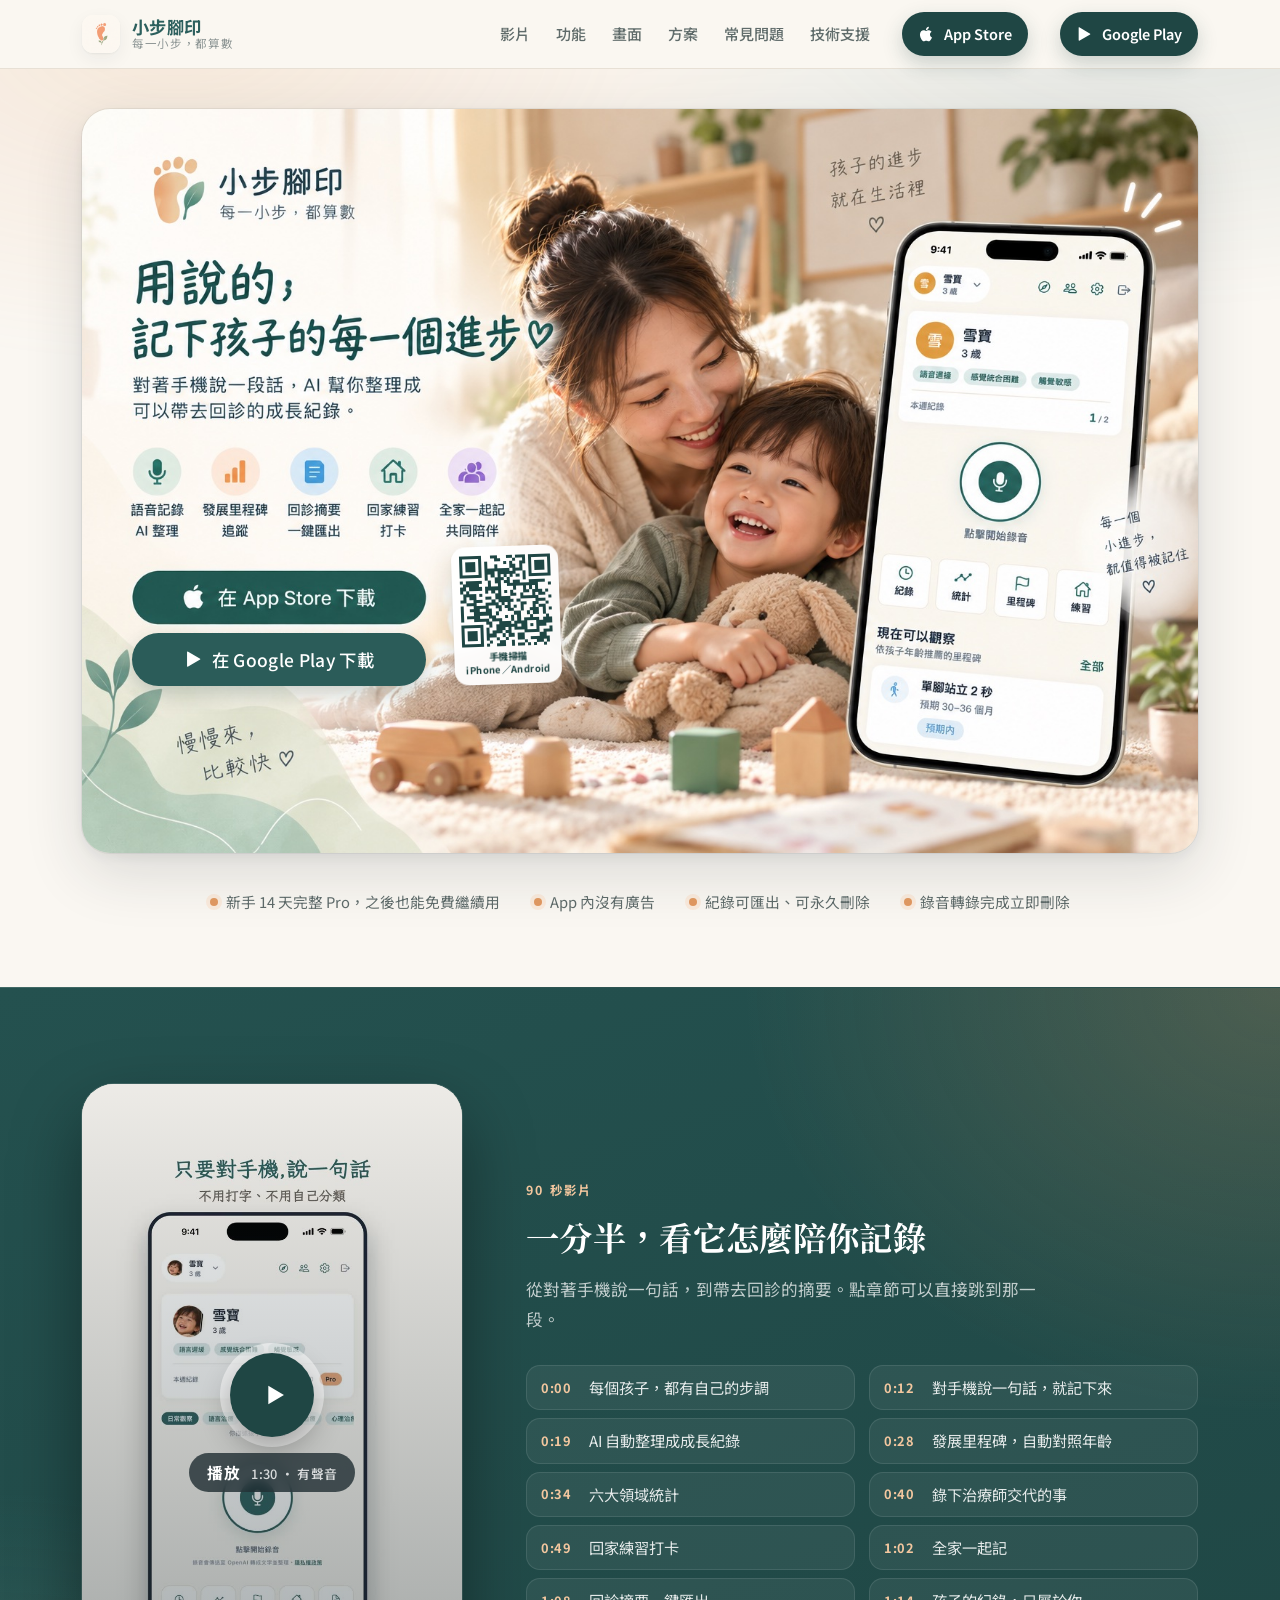
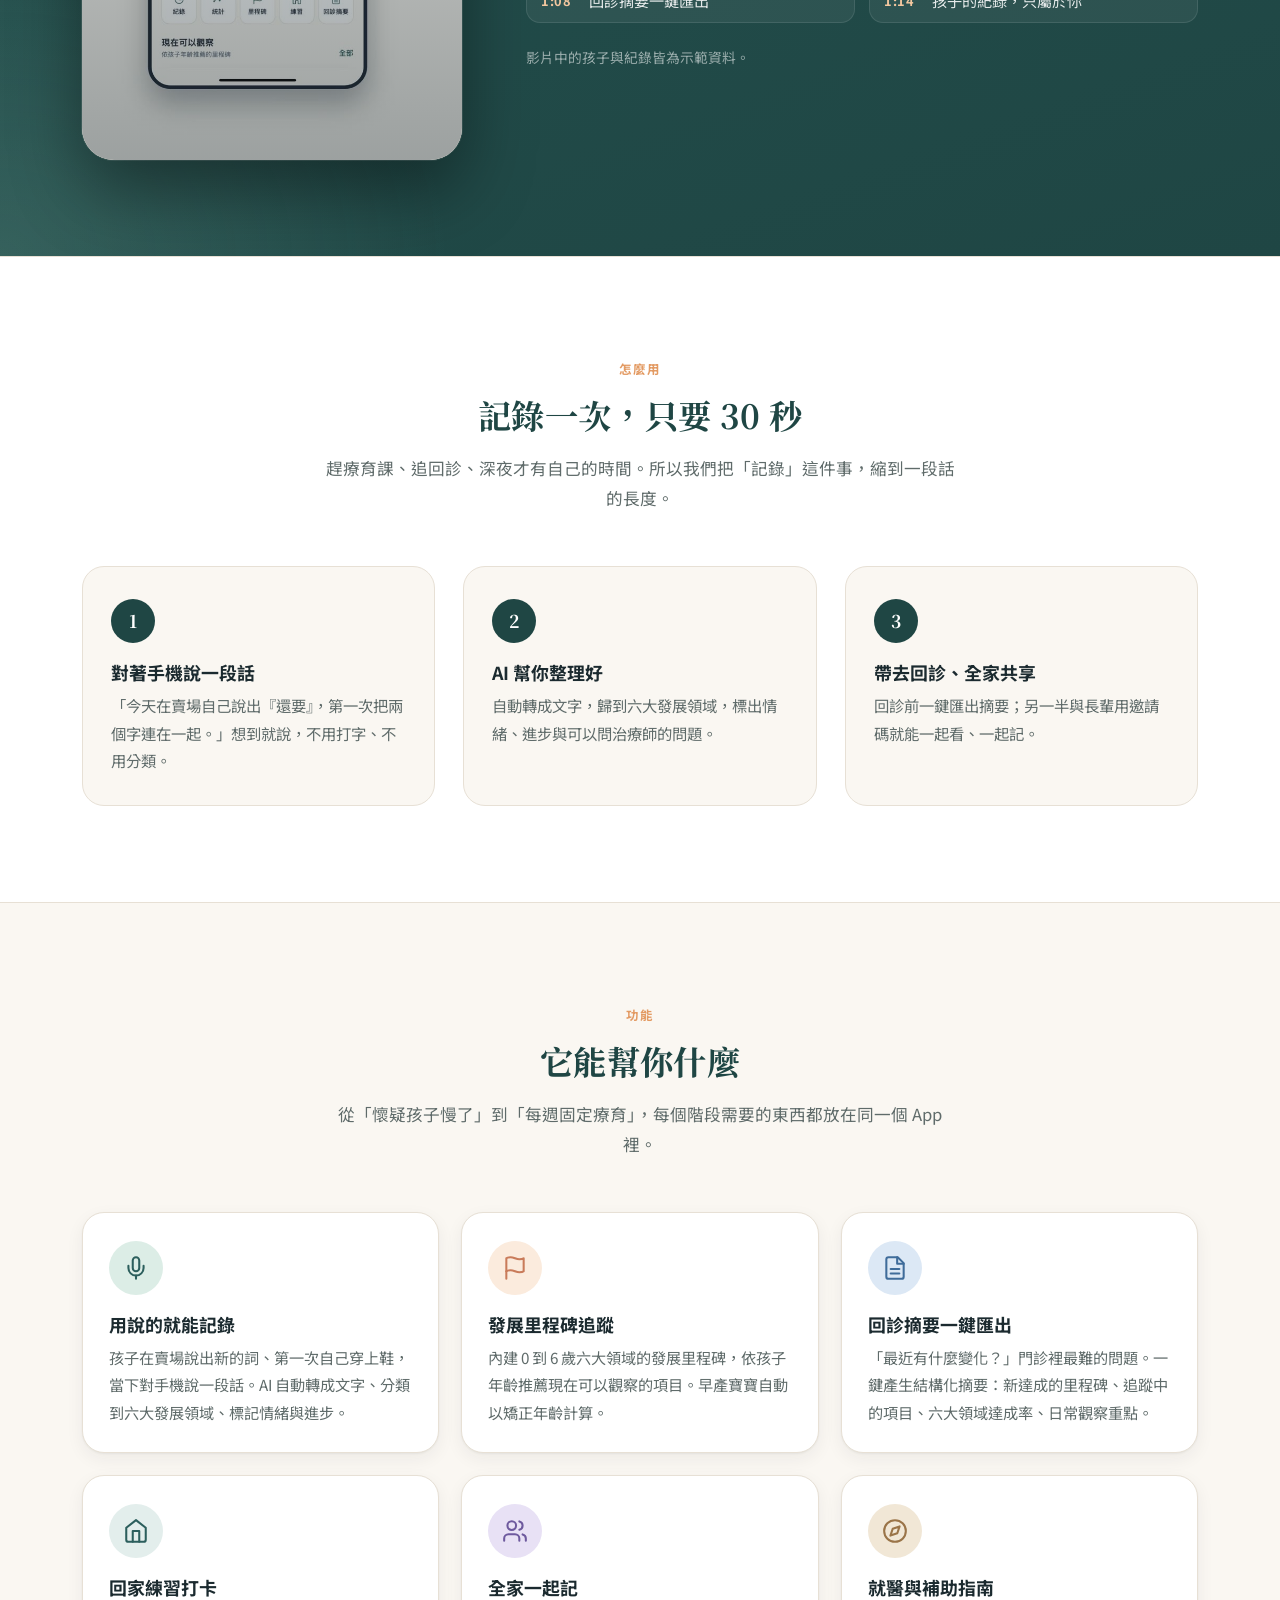
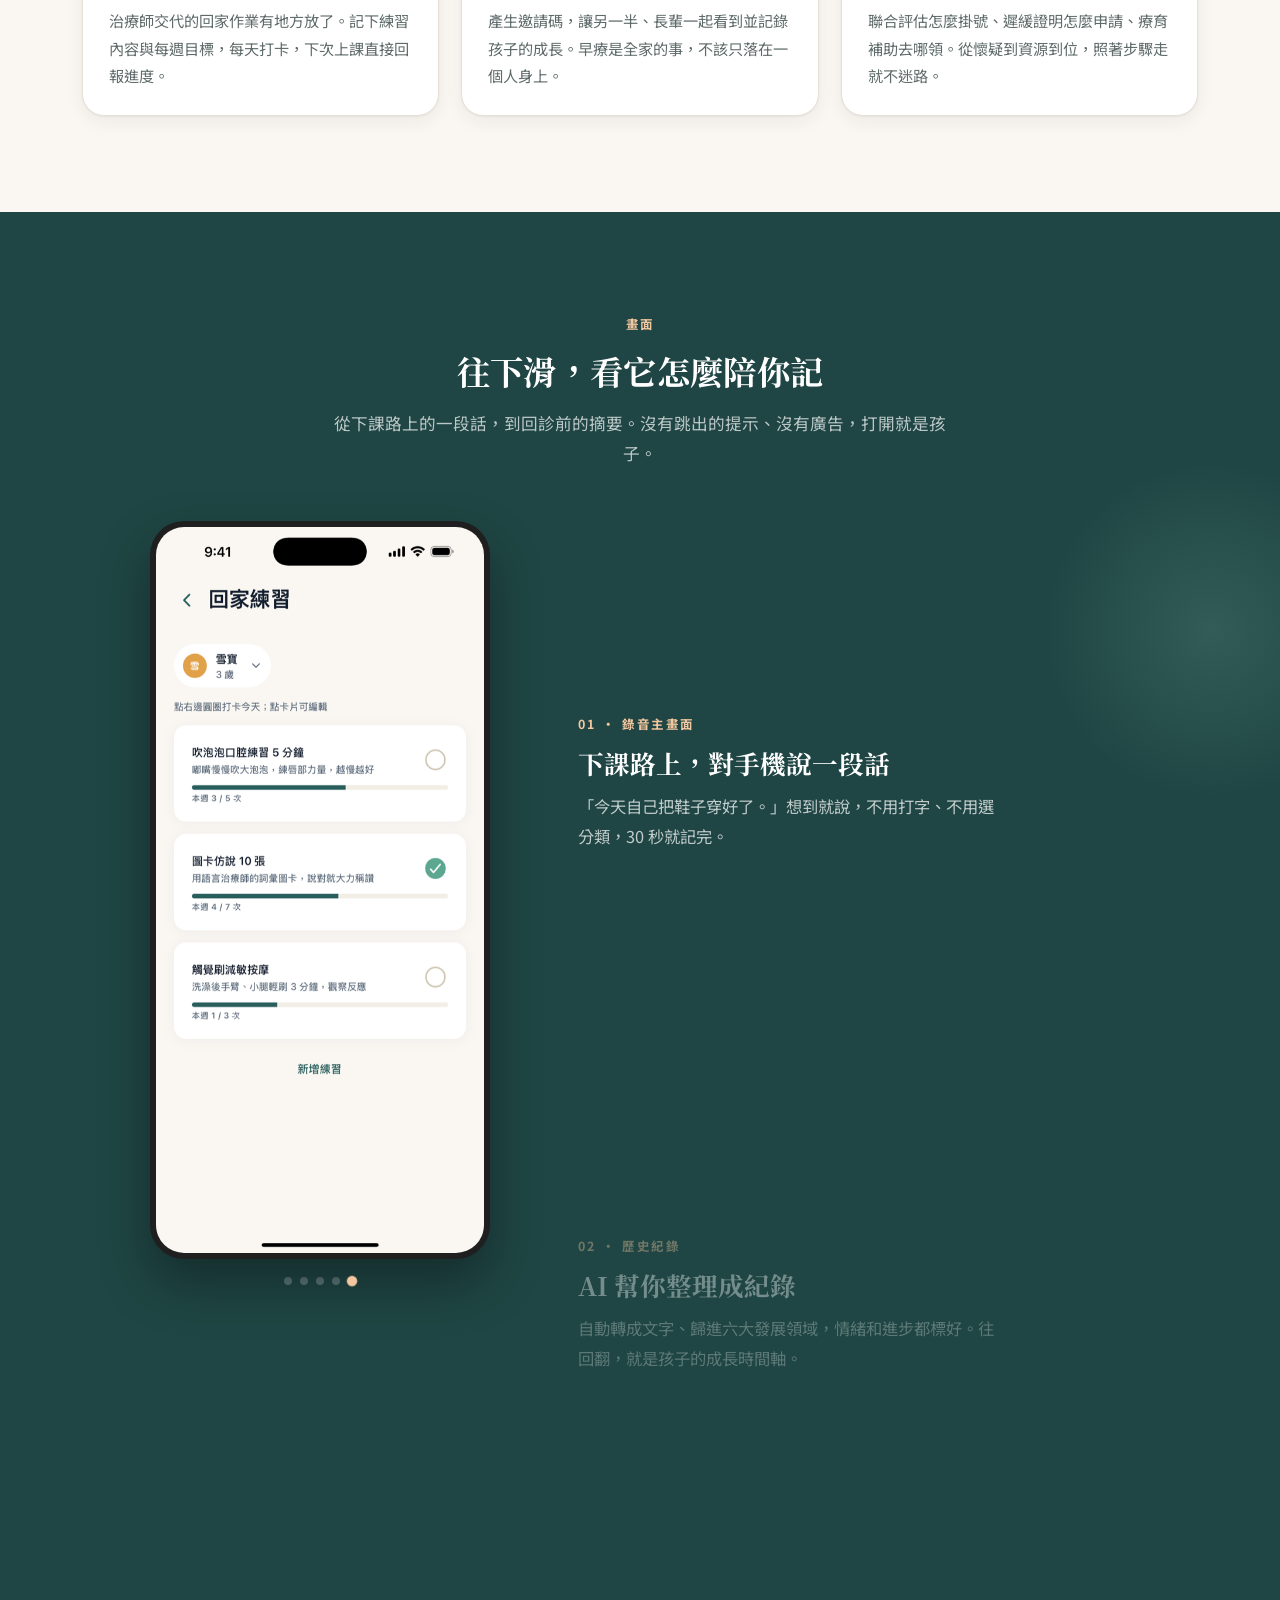
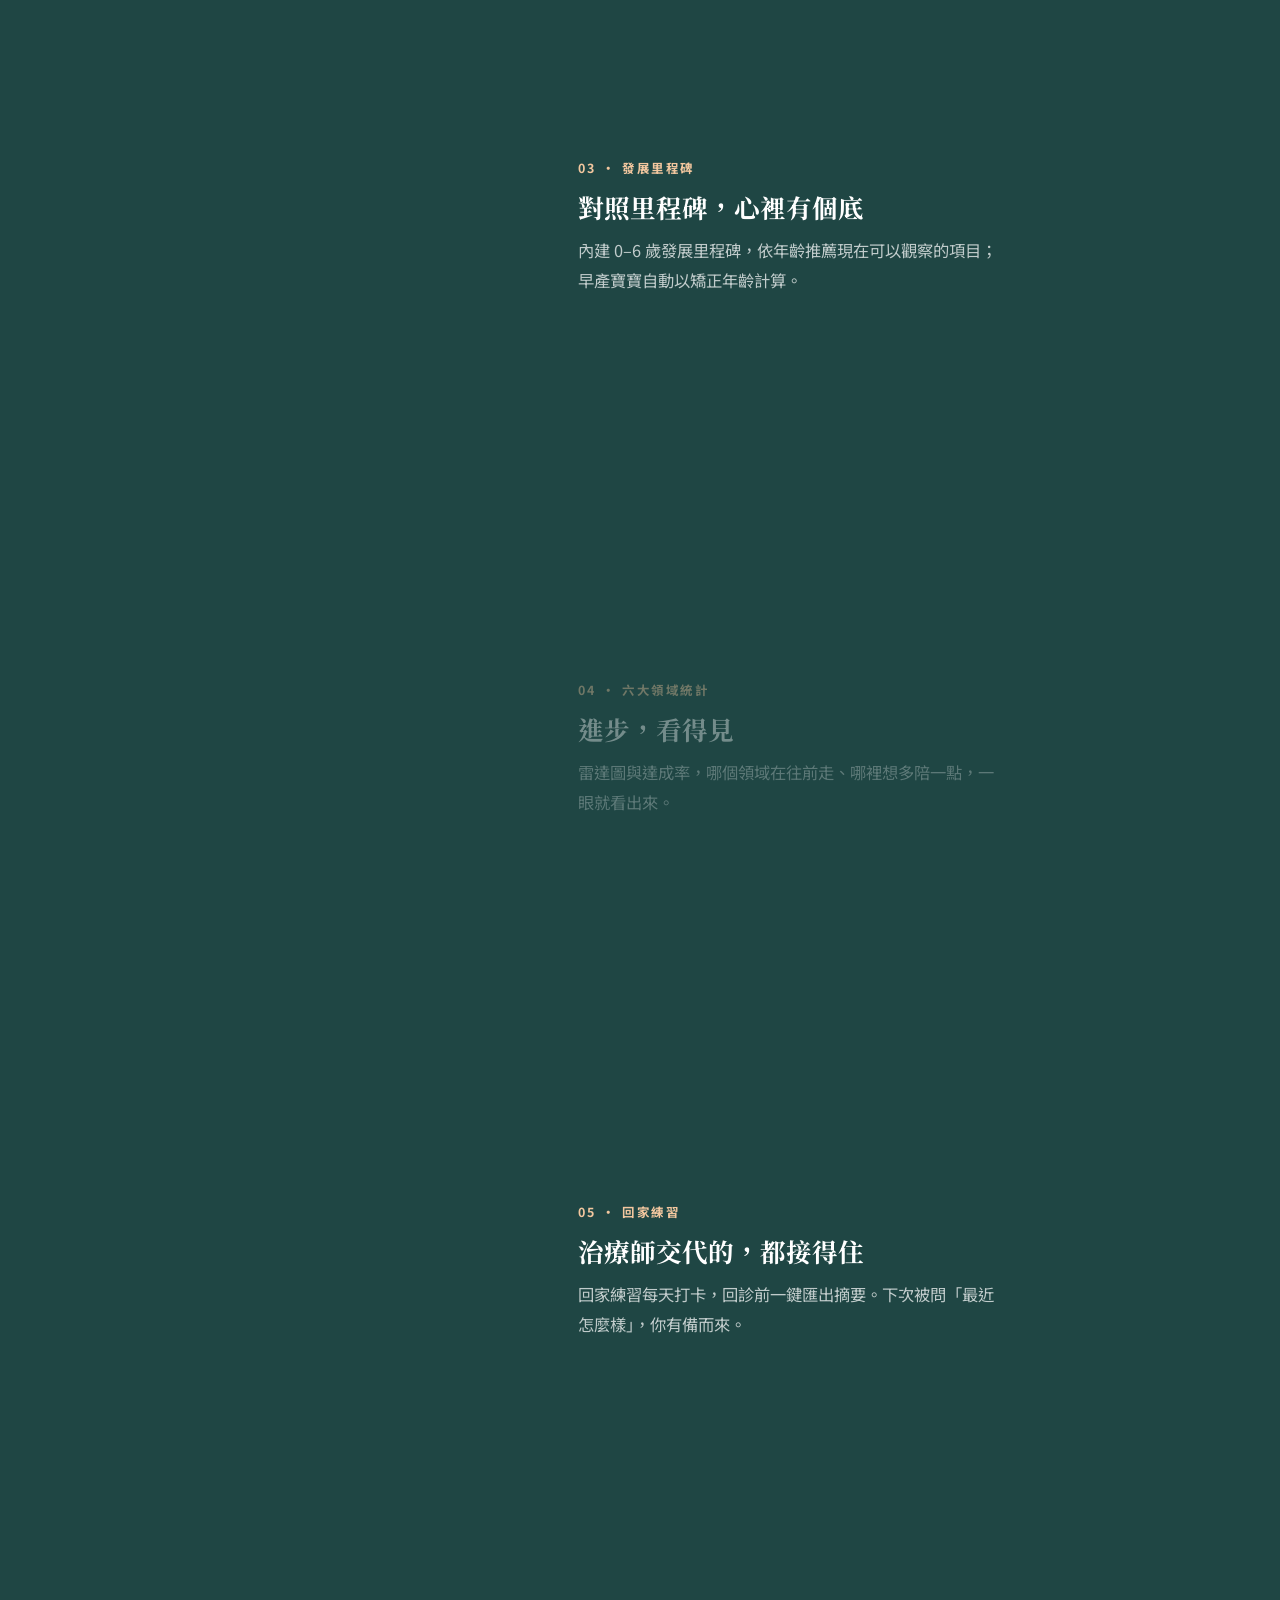
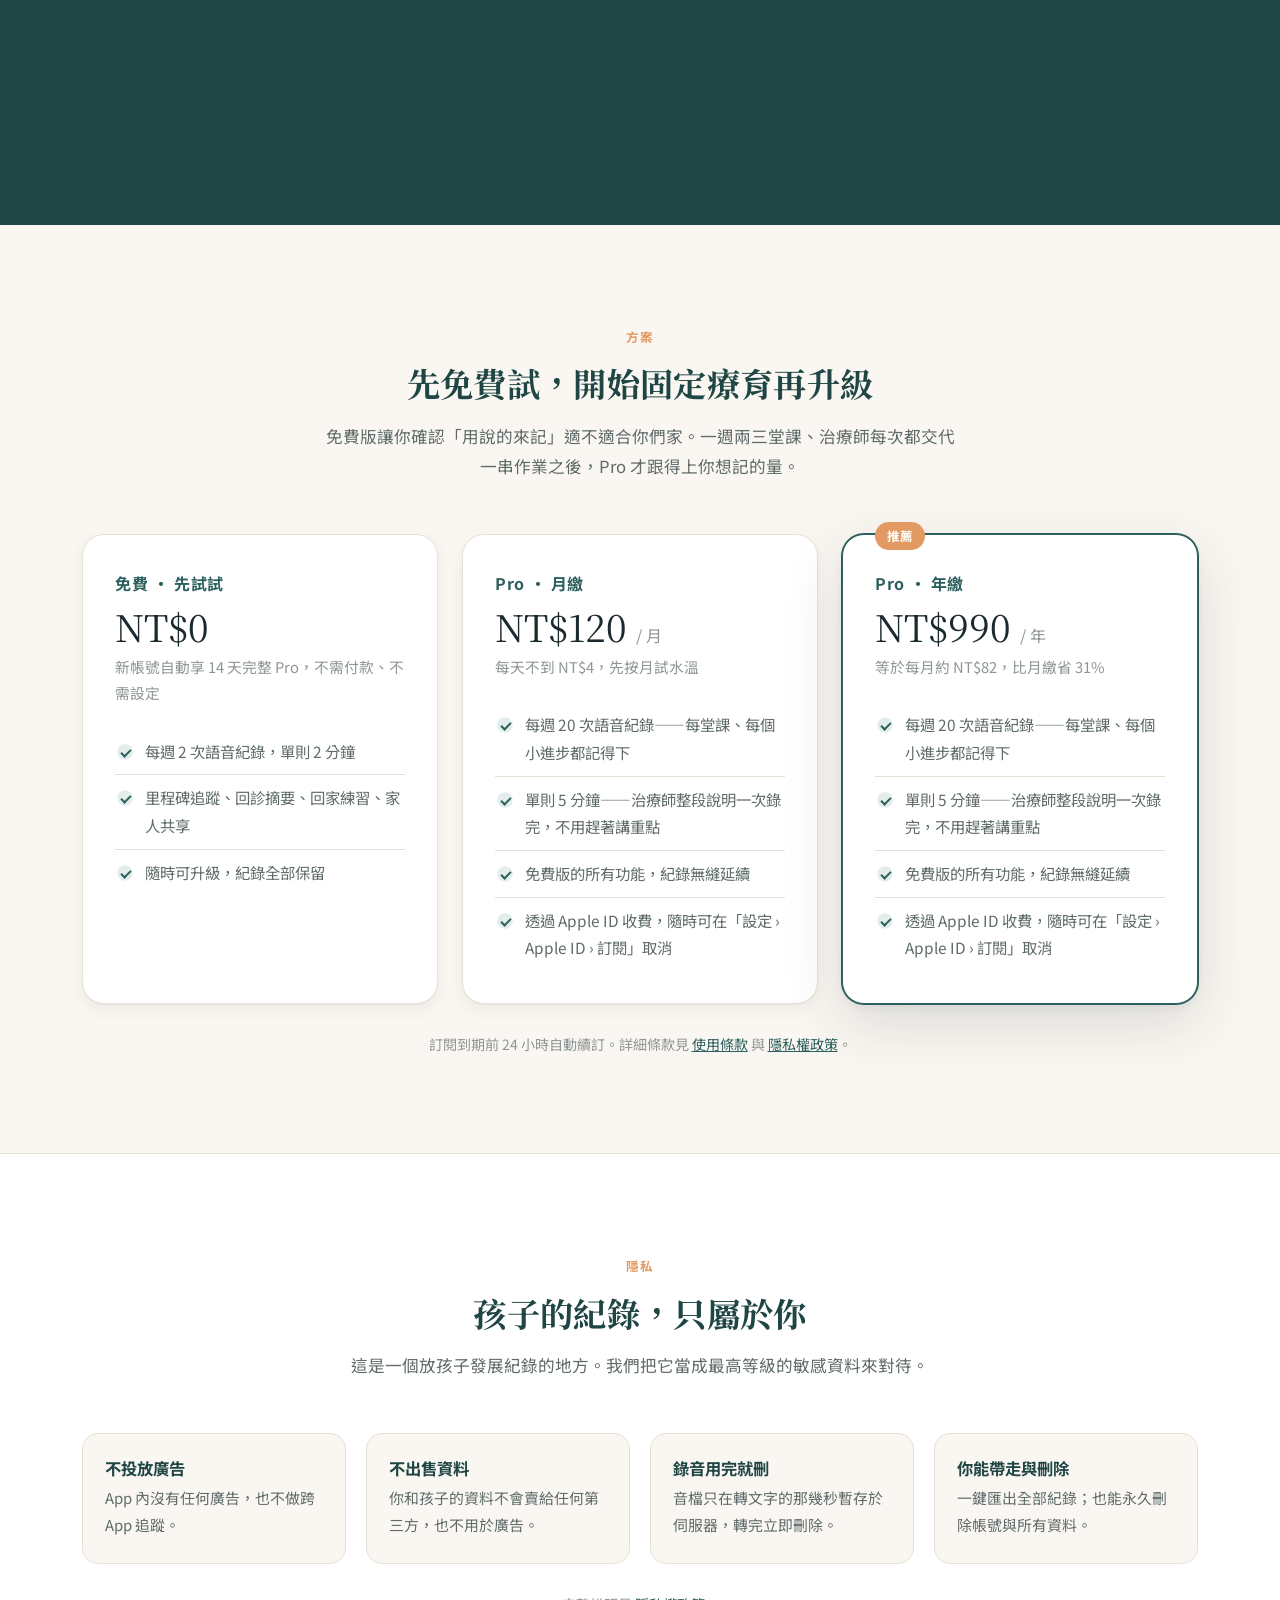
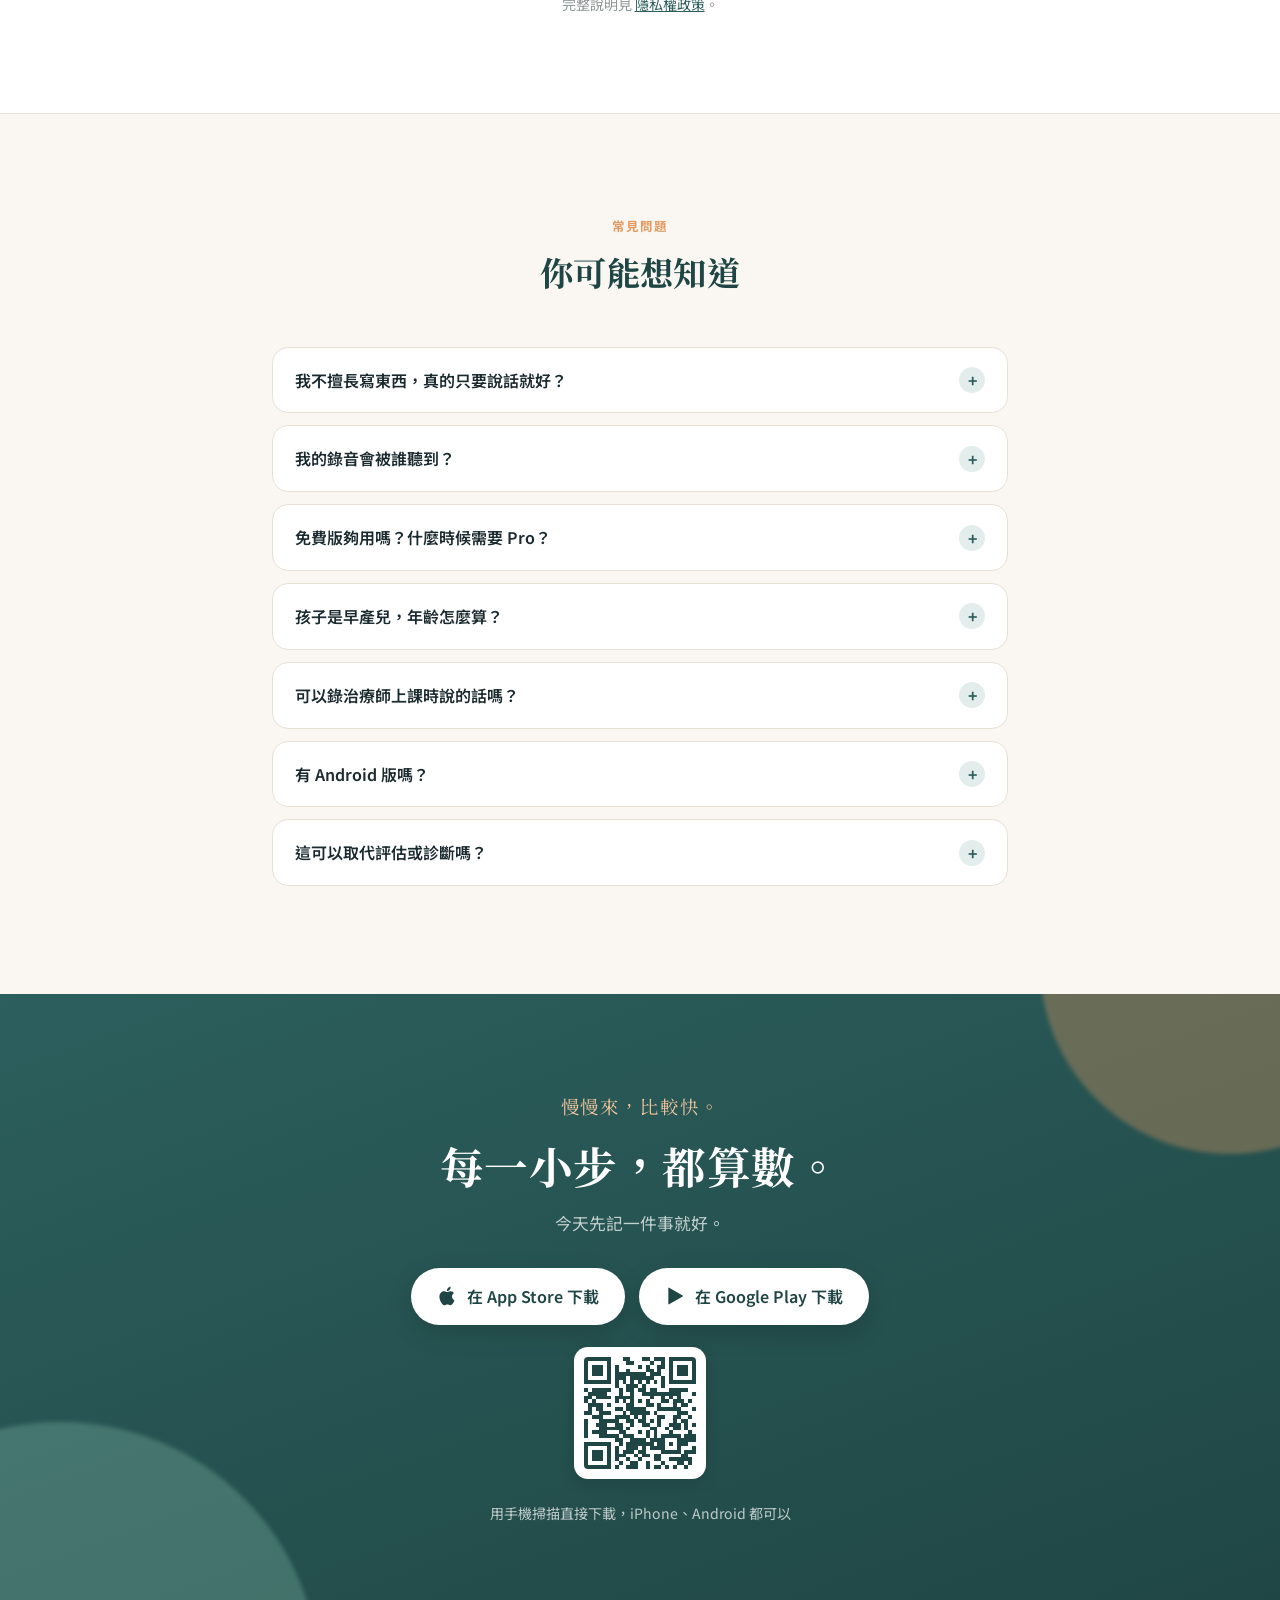
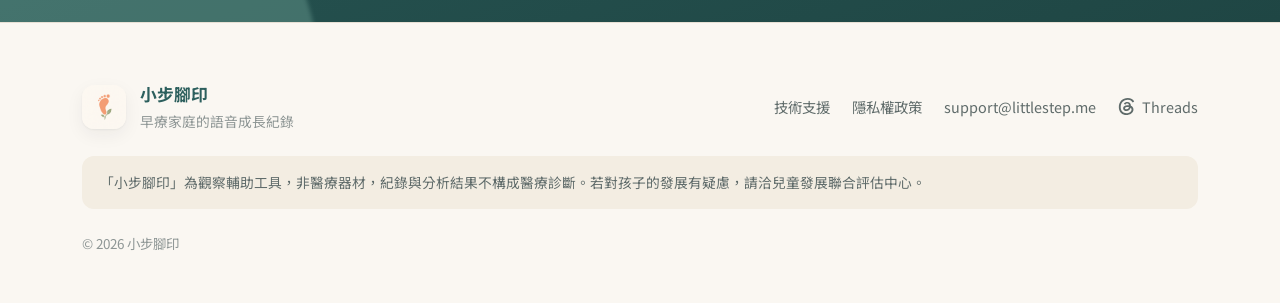
==== commit 36fbe691: "feat: 首頁主視覺與頁首加 Google Play 鈕，與 App Store 並列 Co-Authored-By: Claude Opus 5.5 <noreply@anthropic.com>" ====
--- a/index.html
+++ b/index.html
@@ -77,6 +77,10 @@
       <svg viewBox="0 0 24 24" aria-hidden="true"><path d="M16.365 1.43c0 1.14-.493 2.27-1.177 3.08-.744.9-1.99 1.57-2.987 1.57-.12 0-.23-.02-.3-.03-.01-.06-.04-.22-.04-.39 0-1.15.572-2.27 1.206-2.98.804-.94 2.142-1.64 3.248-1.68.03.13.05.28.05.43zm4.565 15.71c-.03.07-.463 1.58-1.518 3.12-.945 1.34-1.94 2.71-3.43 2.71-1.517 0-1.9-.88-3.63-.88-1.698 0-2.302.91-3.67.91-1.377 0-2.332-1.26-3.428-2.8-1.287-1.82-2.323-4.63-2.323-7.28 0-4.28 2.797-6.55 5.552-6.55 1.448 0 2.675.95 3.6.95.865 0 2.222-1.01 3.902-1.01.613 0 2.886.06 4.374 2.19-.13.09-2.383 1.37-2.383 4.19 0 3.26 2.854 4.42 2.955 4.45z"/></svg>
       App Store
     </a>
+    <a class="btn btn-store btn-sm btn-play" href="https://play.google.com/store/apps/details?id=com.airnoir.littlestepsv2">
+      <svg viewBox="0 0 24 24" aria-hidden="true"><path d="M4 2.6v18.8c0 .5.5.8.9.6l16.3-9.4c.4-.2.4-.9 0-1.1L4.9 2c-.4-.2-.9.1-.9.6z"/></svg>
+      Google Play
+    </a>
   </div>
 </header>
 
@@ -92,6 +96,8 @@
            width="1536" height="1024" fetchpriority="high"
            alt="小步腳印：用說的，記下孩子的每一個進步。媽媽與孩子一起看著手機上的成長紀錄">
       <a class="poster-cta" href="https://apps.apple.com/tw/app/id6761771211" aria-label="在 App Store 下載小步腳印"></a>
+      <!-- 海報只畫了 App Store 鈕；Google Play 用真的按鈕疊在它正下方（蓋住原圖鈕下的小字），兩個平台並列 -->
+      <a class="poster-play" href="https://play.google.com/store/apps/details?id=com.airnoir.littlestepsv2"><svg viewBox="0 0 24 24" aria-hidden="true"><path d="M4 2.6v18.8c0 .5.5.8.9.6l16.3-9.4c.4-.2.4-.9 0-1.1L4.9 2c-.4-.2-.9.1-.9.6z"/></svg><span>在 Google Play 下載</span></a>
       <!-- 桌機海報上的 QR：位置以海報 1536×1024 的百分比定位，緊鄰下載鈕右側 -->
       <a class="poster-qr" href="https://littlestep.me/go/qr" aria-label="掃描 QR code 下載小步腳印（iPhone、Android 都可以）">
         <img src="assets/download-qr.svg" width="96" height="96" alt="">
--- a/style.css
+++ b/style.css
@@ -123,6 +123,18 @@
   transition: box-shadow .15s ease;
 }
 .poster-cta:hover, .poster-cta:focus-visible { box-shadow: 0 0 0 3px rgba(255,255,255,.9), 0 0 0 6px var(--accent); outline: none; }
+/* 海報上疊的 Google Play 鈕：與原圖 App Store 鈕同寬、同色，排在它正下方 */
+.poster-play {
+  position: absolute; left: 4.45%; top: 70.4%; width: 26.4%; height: 7.2%;
+  display: flex; align-items: center; justify-content: center; gap: .55em;
+  border-radius: 999px; background: #2B5C59; color: #fff; text-decoration: none;
+  font-weight: 500; font-size: clamp(11px, 1.36vw, 19px); letter-spacing: .02em;
+  box-shadow: 0 8px 20px rgba(31,70,68,.22);
+  transition: background .15s ease, transform .15s ease;
+}
+.poster-play svg { width: 1.05em; height: 1.05em; fill: currentColor; }
+.poster-play:hover, .poster-play:focus-visible { background: var(--primary); transform: translateY(-1px); outline: none; }
+@media (max-width: 1000px) { .poster-play { display: none; } }
 /* 海報右側的 QR 貼紙（緊鄰下載鈕；1000px 以下太小掃不到就藏起來，手機版 hero 本來就不放） */
 .poster-qr {
   position: absolute; left: 33.2%; top: 58.8%; width: 9.6%;
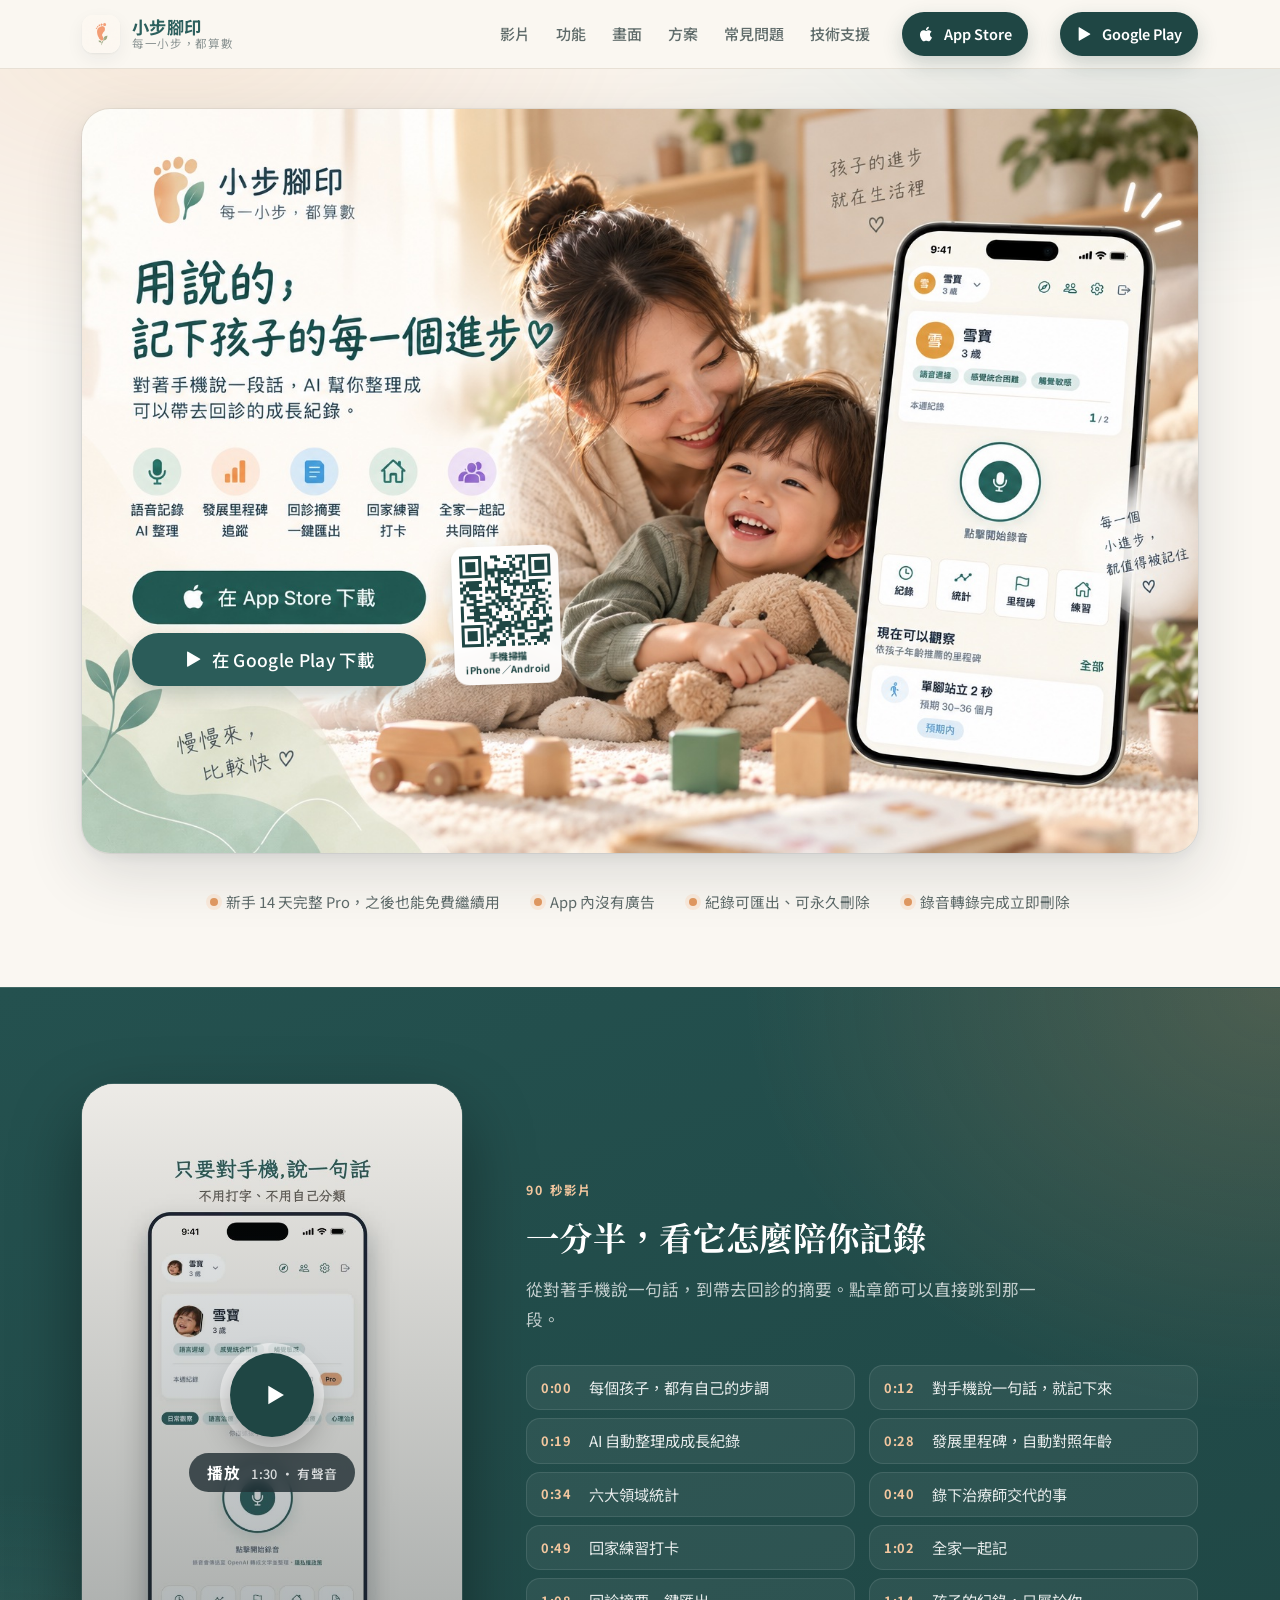
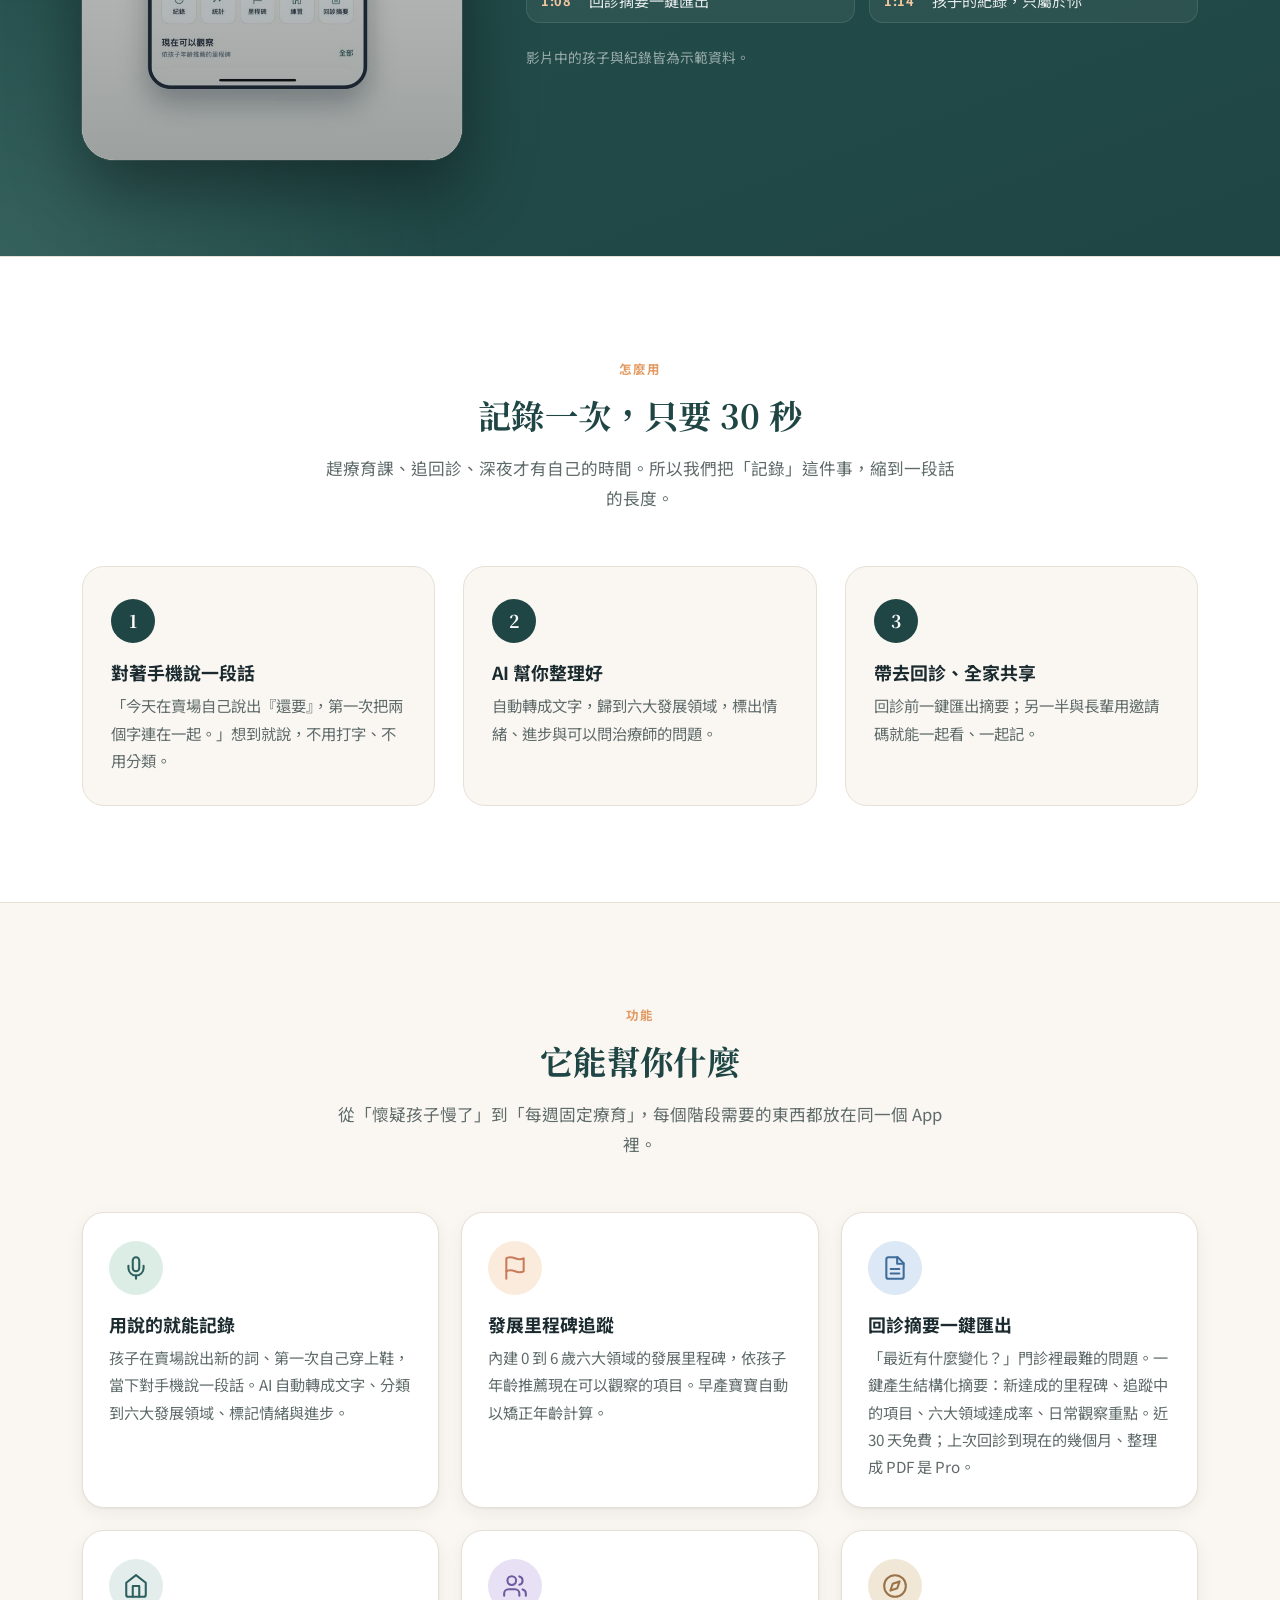
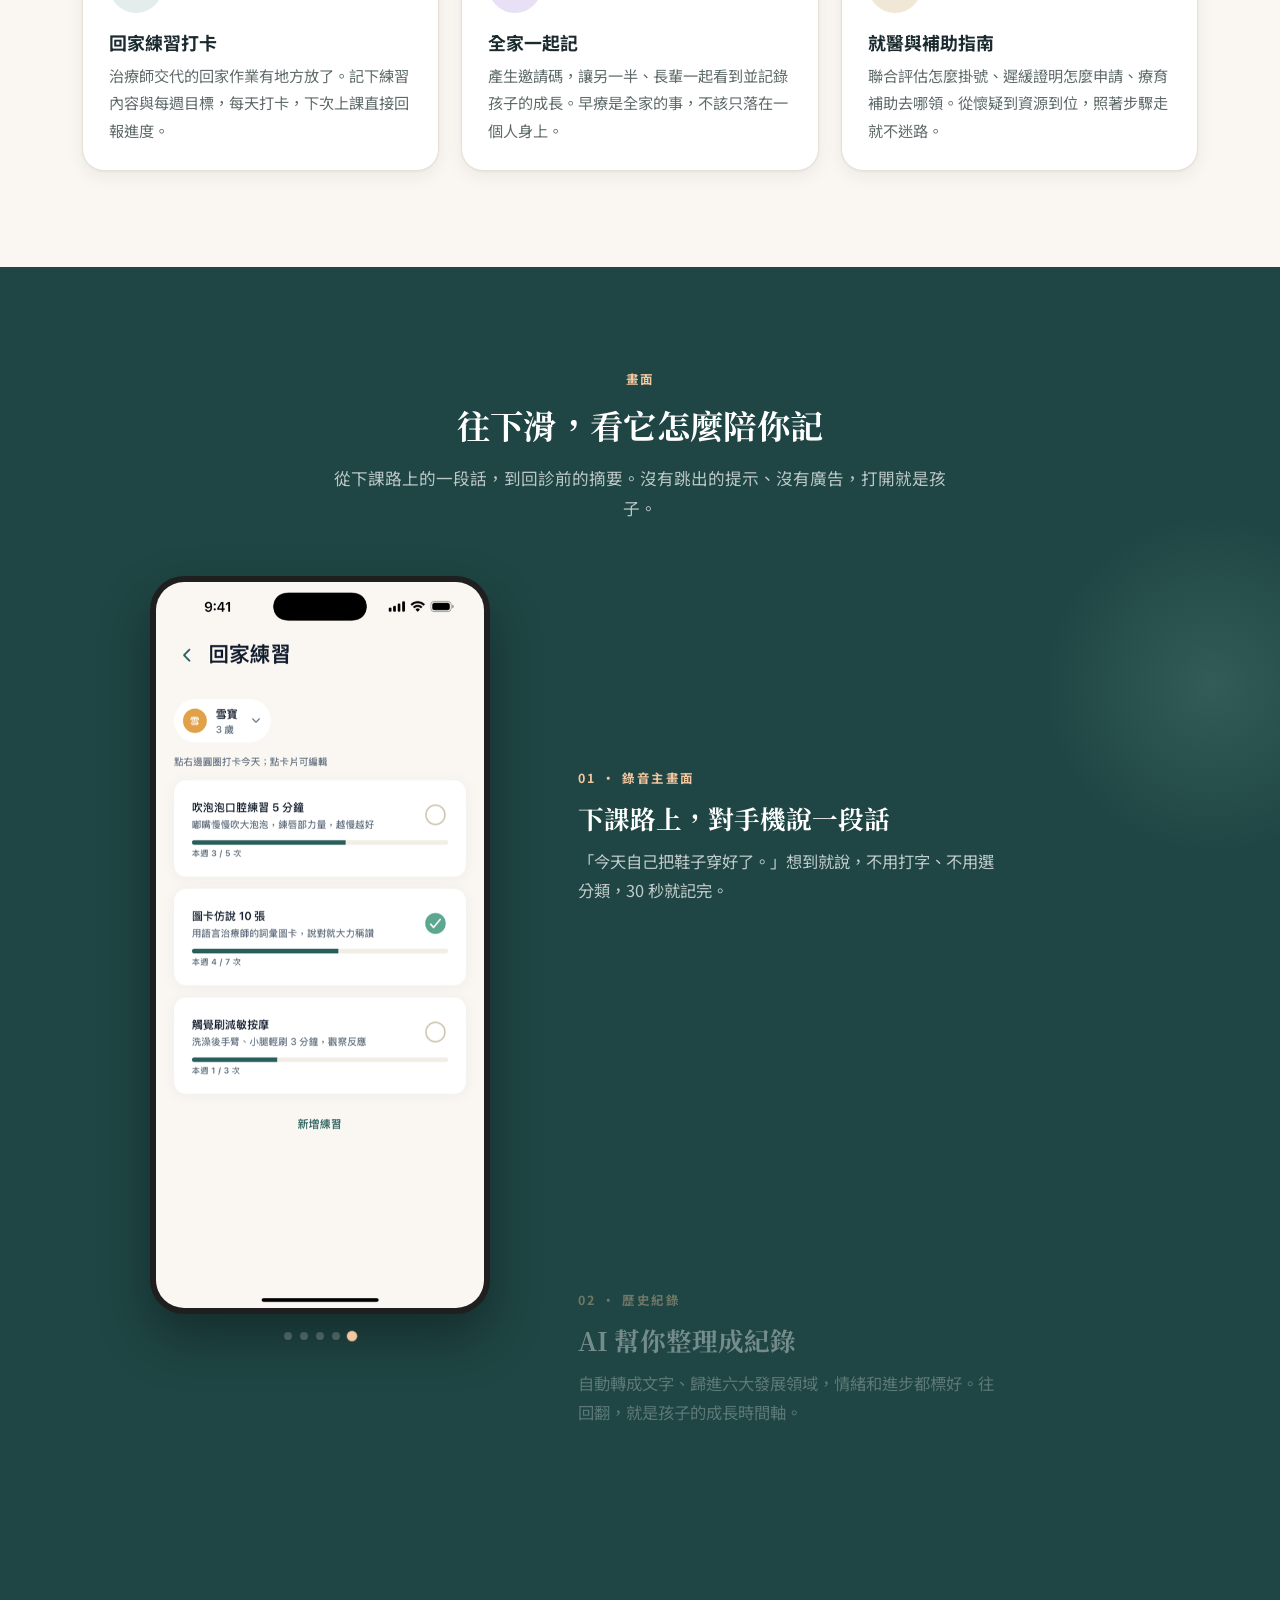
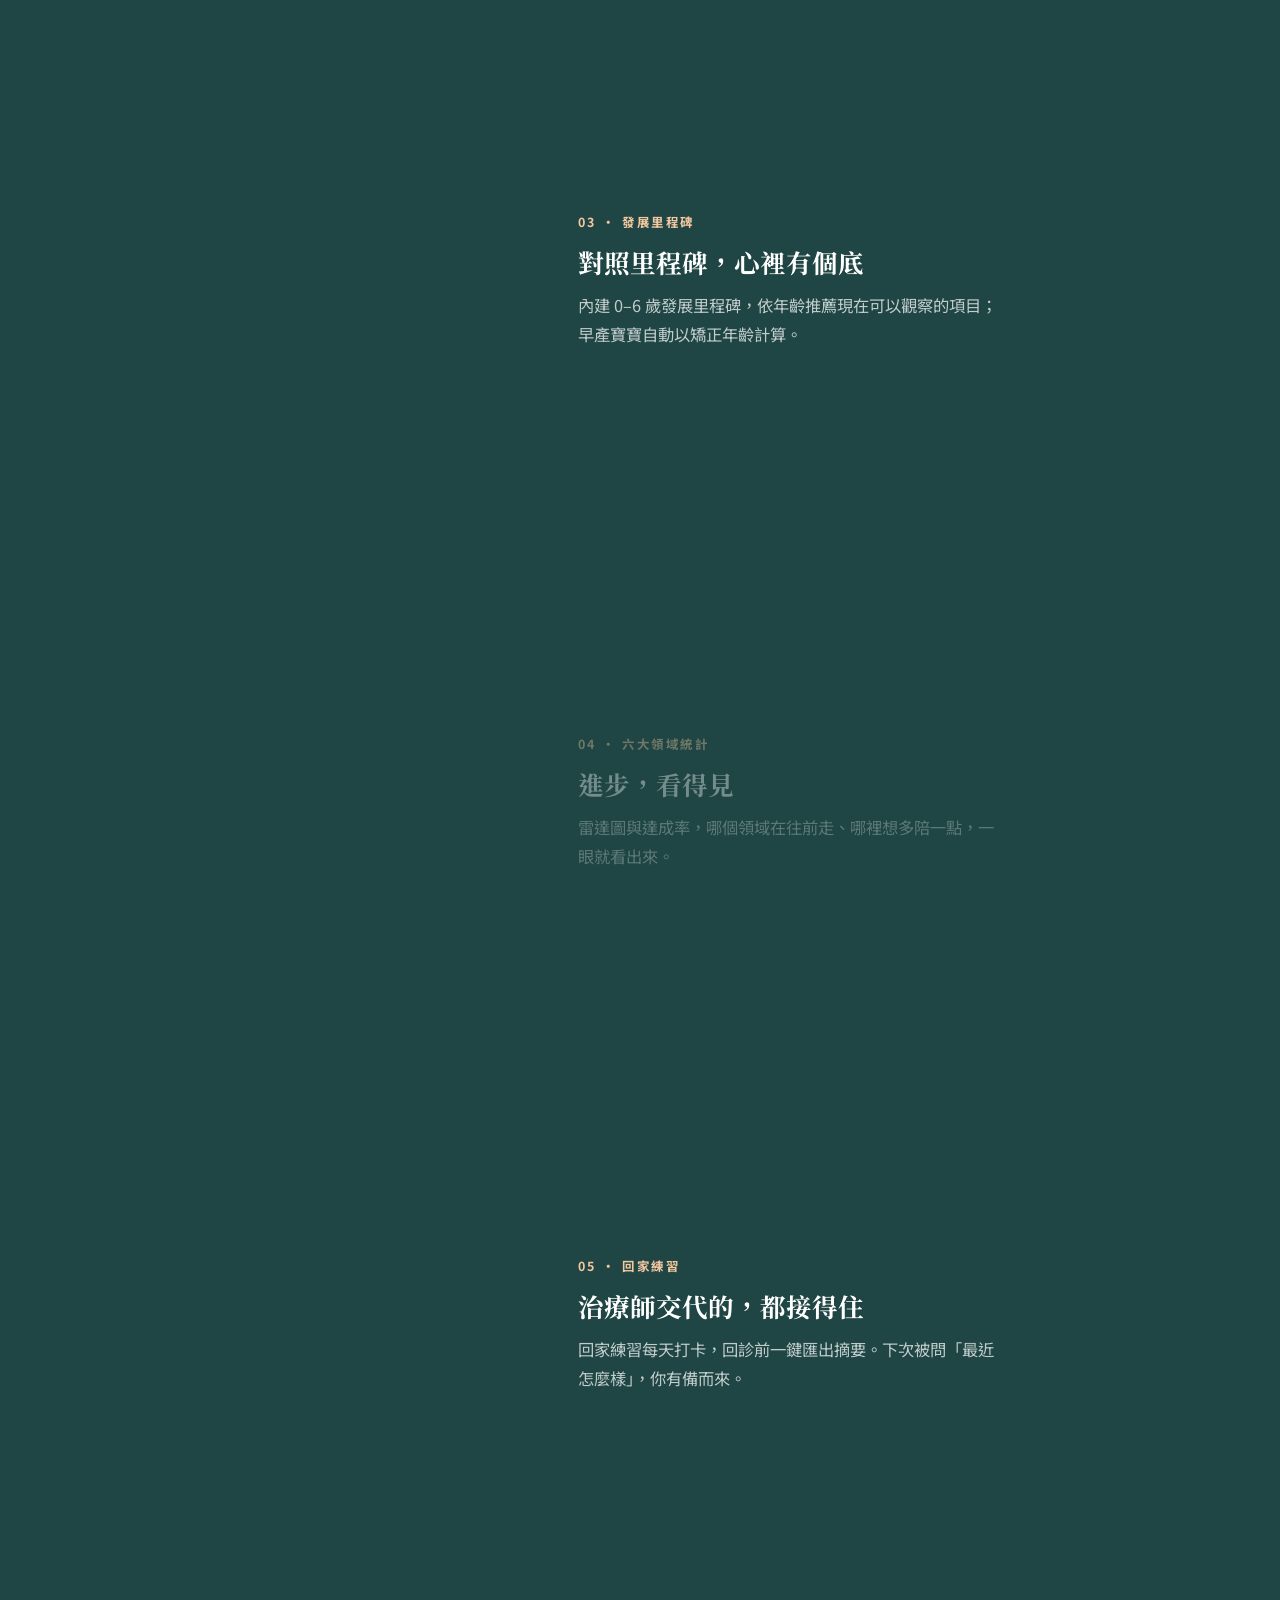
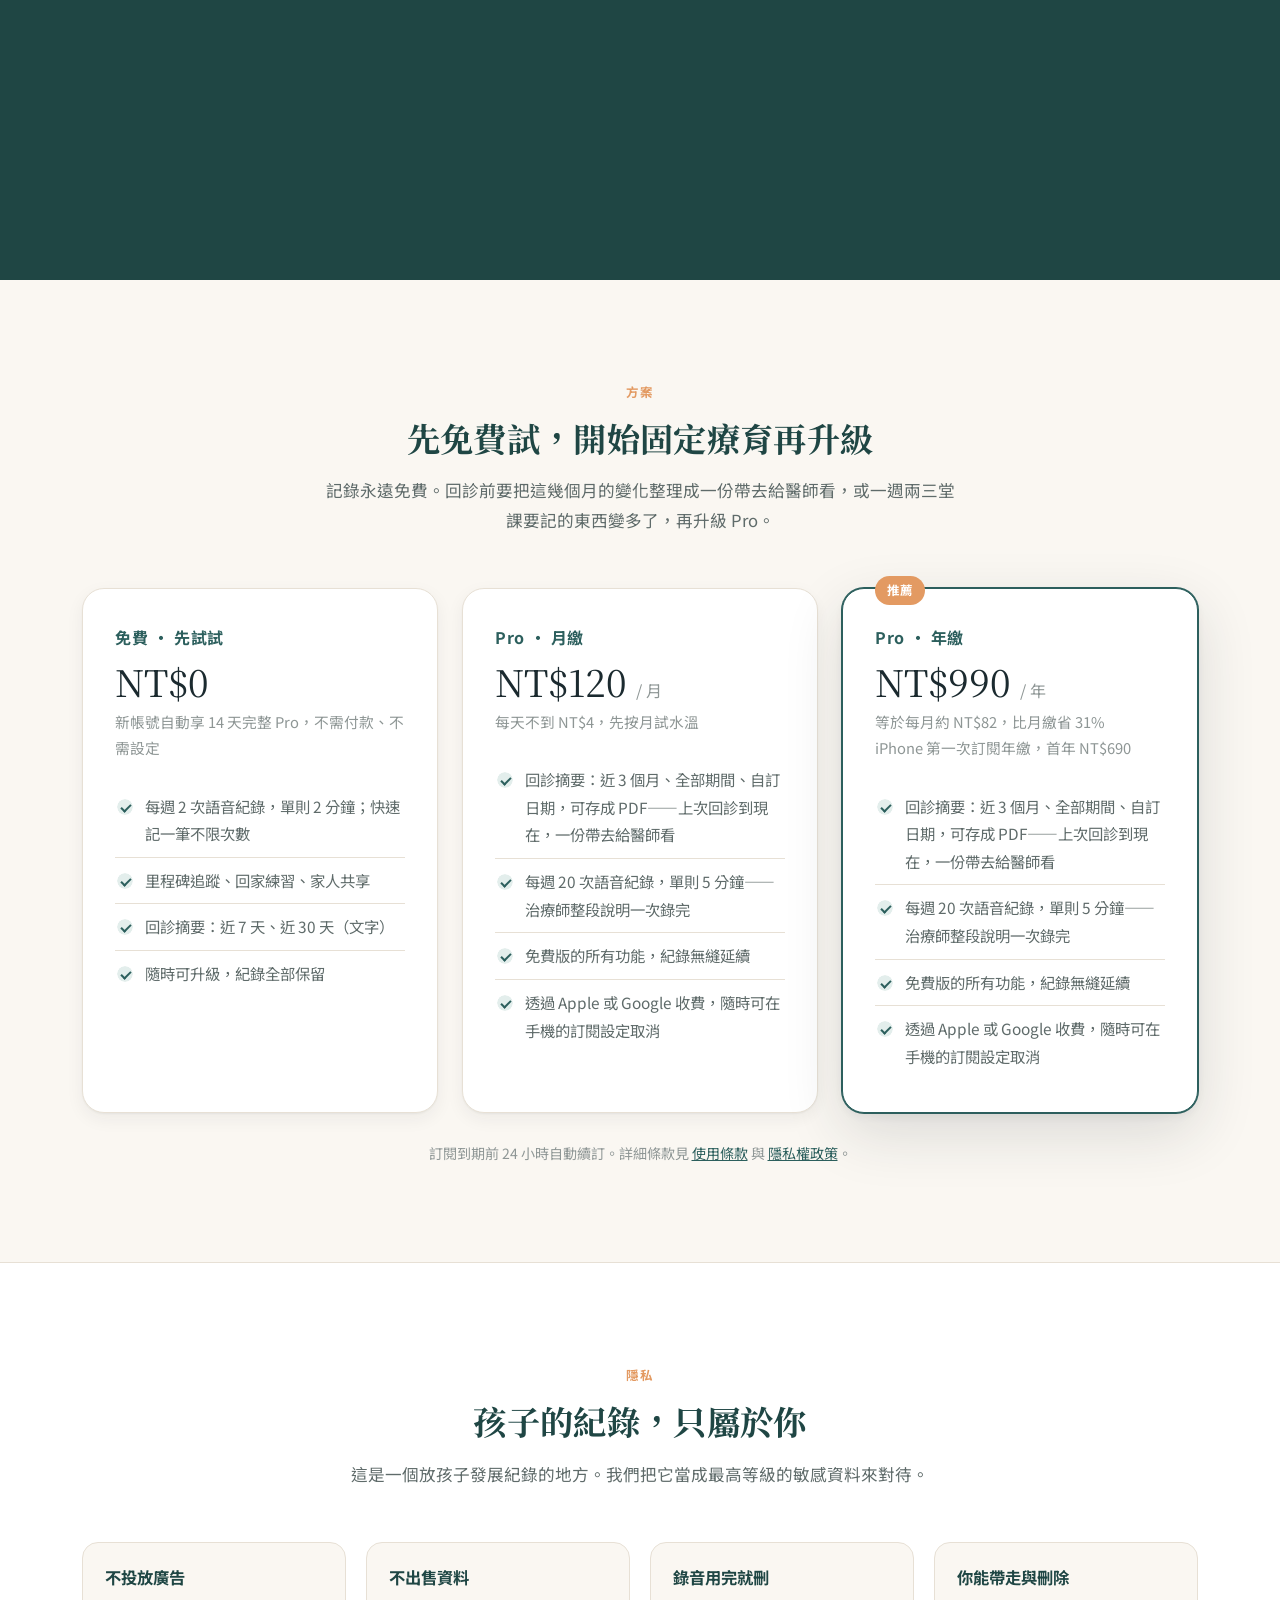
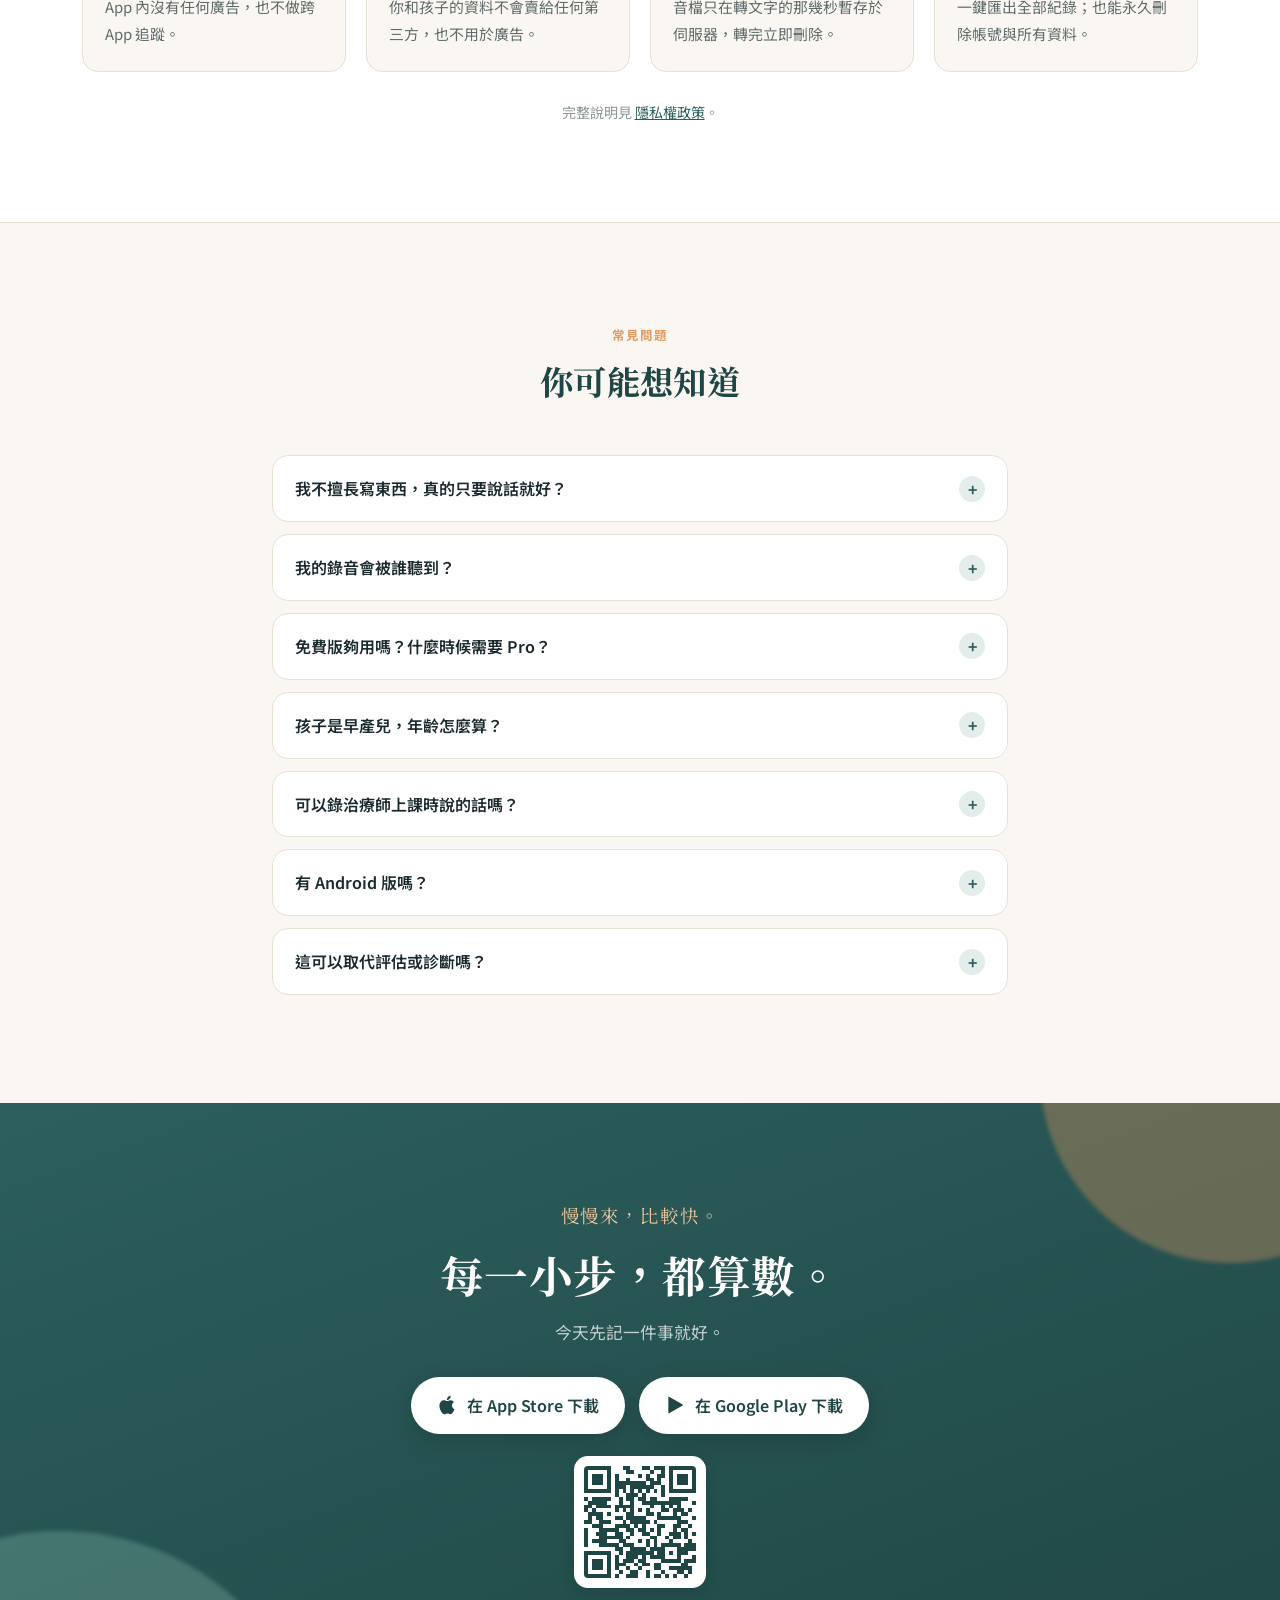
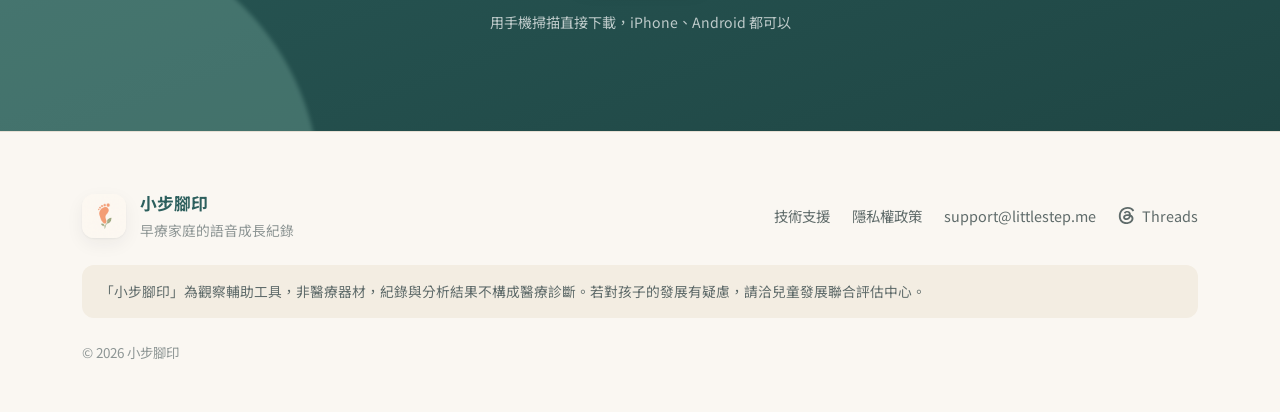
==== commit fd8c2a14: "copy: 回診摘要 3 個月以上與 PDF 改為 Pro（App 1.3.3 起）；Android 收費說明；年繳首年 690 Co-Authored-By: Claude Opus 5.5 <no" ====
--- a/index.html
+++ b/index.html
@@ -217,7 +217,7 @@
       <article class="feature">
         <span class="icon icon-blue"><svg viewBox="0 0 24 24"><path d="M14.5 2H6a2 2 0 0 0-2 2v16a2 2 0 0 0 2 2h12a2 2 0 0 0 2-2V7.5L14.5 2z"/><polyline points="14 2 14 8 20 8"/><line x1="16" x2="8" y1="13" y2="13"/><line x1="16" x2="8" y1="17" y2="17"/></svg></span>
         <h3>回診摘要一鍵匯出</h3>
-        <p>「最近有什麼變化？」門診裡最難的問題。一鍵產生結構化摘要：新達成的里程碑、追蹤中的項目、六大領域達成率、日常觀察重點。</p>
+        <p>「最近有什麼變化？」門診裡最難的問題。一鍵產生結構化摘要：新達成的里程碑、追蹤中的項目、六大領域達成率、日常觀察重點。近 30 天免費；上次回診到現在的幾個月、整理成 PDF 是 Pro。</p>
       </article>
       <article class="feature">
         <span class="icon icon-teal"><svg viewBox="0 0 24 24"><path d="m3 9 9-7 9 7v11a2 2 0 0 1-2 2H5a2 2 0 0 1-2-2z"/><polyline points="9 22 9 12 15 12 15 22"/></svg></span>
@@ -297,7 +297,7 @@
     <div class="section-head">
       <p class="eyebrow">方案</p>
       <h2>先免費試，開始固定療育再升級</h2>
-      <p class="sub">免費版讓你確認「用說的來記」適不適合你們家。一週兩三堂課、治療師每次都交代一串作業之後，Pro 才跟得上你想記的量。</p>
+      <p class="sub">記錄永遠免費。回診前要把這幾個月的變化整理成一份帶去給醫師看，或一週兩三堂課要記的東西變多了，再升級 Pro。</p>
     </div>
     <div class="plans">
       <div class="plan">
@@ -305,8 +305,9 @@
         <div class="plan-price">NT$0</div>
         <div class="plan-note">新帳號自動享 14 天完整 Pro，不需付款、不需設定</div>
         <ul>
-          <li>每週 2 次語音紀錄，單則 2 分鐘</li>
-          <li>里程碑追蹤、回診摘要、回家練習、家人共享</li>
+          <li>每週 2 次語音紀錄，單則 2 分鐘；快速記一筆不限次數</li>
+          <li>里程碑追蹤、回家練習、家人共享</li>
+          <li>回診摘要：近 7 天、近 30 天（文字）</li>
           <li>隨時可升級，紀錄全部保留</li>
         </ul>
       </div>
@@ -315,22 +316,22 @@
         <div class="plan-price">NT$120 <small>/ 月</small></div>
         <div class="plan-note">每天不到 NT$4，先按月試水溫</div>
         <ul>
-          <li>每週 20 次語音紀錄——每堂課、每個小進步都記得下</li>
-          <li>單則 5 分鐘——治療師整段說明一次錄完，不用趕著講重點</li>
+          <li>回診摘要：近 3 個月、全部期間、自訂日期，可存成 PDF——上次回診到現在，一份帶去給醫師看</li>
+          <li>每週 20 次語音紀錄，單則 5 分鐘——治療師整段說明一次錄完</li>
           <li>免費版的所有功能，紀錄無縫延續</li>
-          <li>透過 Apple ID 收費，隨時可在「設定 › Apple ID › 訂閱」取消</li>
+          <li>透過 Apple 或 Google 收費，隨時可在手機的訂閱設定取消</li>
         </ul>
       </div>
       <div class="plan pro">
         <div class="plan-tag">推薦</div>
         <div class="plan-name">Pro · 年繳</div>
         <div class="plan-price">NT$990 <small>/ 年</small></div>
-        <div class="plan-note">等於每月約 NT$82，比月繳省 31%</div>
+        <div class="plan-note">等於每月約 NT$82，比月繳省 31%<br>iPhone 第一次訂閱年繳，首年 NT$690</div>
         <ul>
-          <li>每週 20 次語音紀錄——每堂課、每個小進步都記得下</li>
-          <li>單則 5 分鐘——治療師整段說明一次錄完，不用趕著講重點</li>
+          <li>回診摘要：近 3 個月、全部期間、自訂日期，可存成 PDF——上次回診到現在，一份帶去給醫師看</li>
+          <li>每週 20 次語音紀錄，單則 5 分鐘——治療師整段說明一次錄完</li>
           <li>免費版的所有功能，紀錄無縫延續</li>
-          <li>透過 Apple ID 收費，隨時可在「設定 › Apple ID › 訂閱」取消</li>
+          <li>透過 Apple 或 Google 收費，隨時可在手機的訂閱設定取消</li>
         </ul>
       </div>
     </div>
@@ -377,8 +378,8 @@
     </details>
     <details>
       <summary>免費版夠用嗎？什麼時候需要 Pro？</summary>
-      <p>想先體驗的話夠：每週 2 次、每次 2 分鐘，足夠你試出「用說的來記」適不適合你們家。</p>
-      <p>但孩子一旦開始固定療育，情況就不一樣了——一週兩三堂課，每堂治療師都交代一串回家作業，平常又有想留住的小進步，2 次很快就用完，2 分鐘也錄不完治療師的說明。Pro 每週 20 次、每次 5 分鐘，一個月 NT$120，換算每天不到 4 元，比漏記一次治療師交代的事便宜很多。</p>
+      <p>平常記錄夠用：每週 2 次語音、每次 2 分鐘，快速記一筆不限次數，里程碑、回家練習、家人共享都免費，近 7 天、近 30 天的回診摘要也能匯出。你記下的東西永遠留著，App 裡隨時看得到。</p>
+      <p>Pro 是給回診前用的：早療回診多半三到六個月一次，Pro 可以把「上次回診到現在」整段整理成一份摘要（近 3 個月、全部期間或自訂日期），也能存成 PDF 直接傳給醫師。錄音也放寬到每週 20 次、每次 5 分鐘。一個月 NT$120，年繳 NT$990。</p>
     </details>
     <details>
       <summary>孩子是早產兒，年齡怎麼算？</summary>
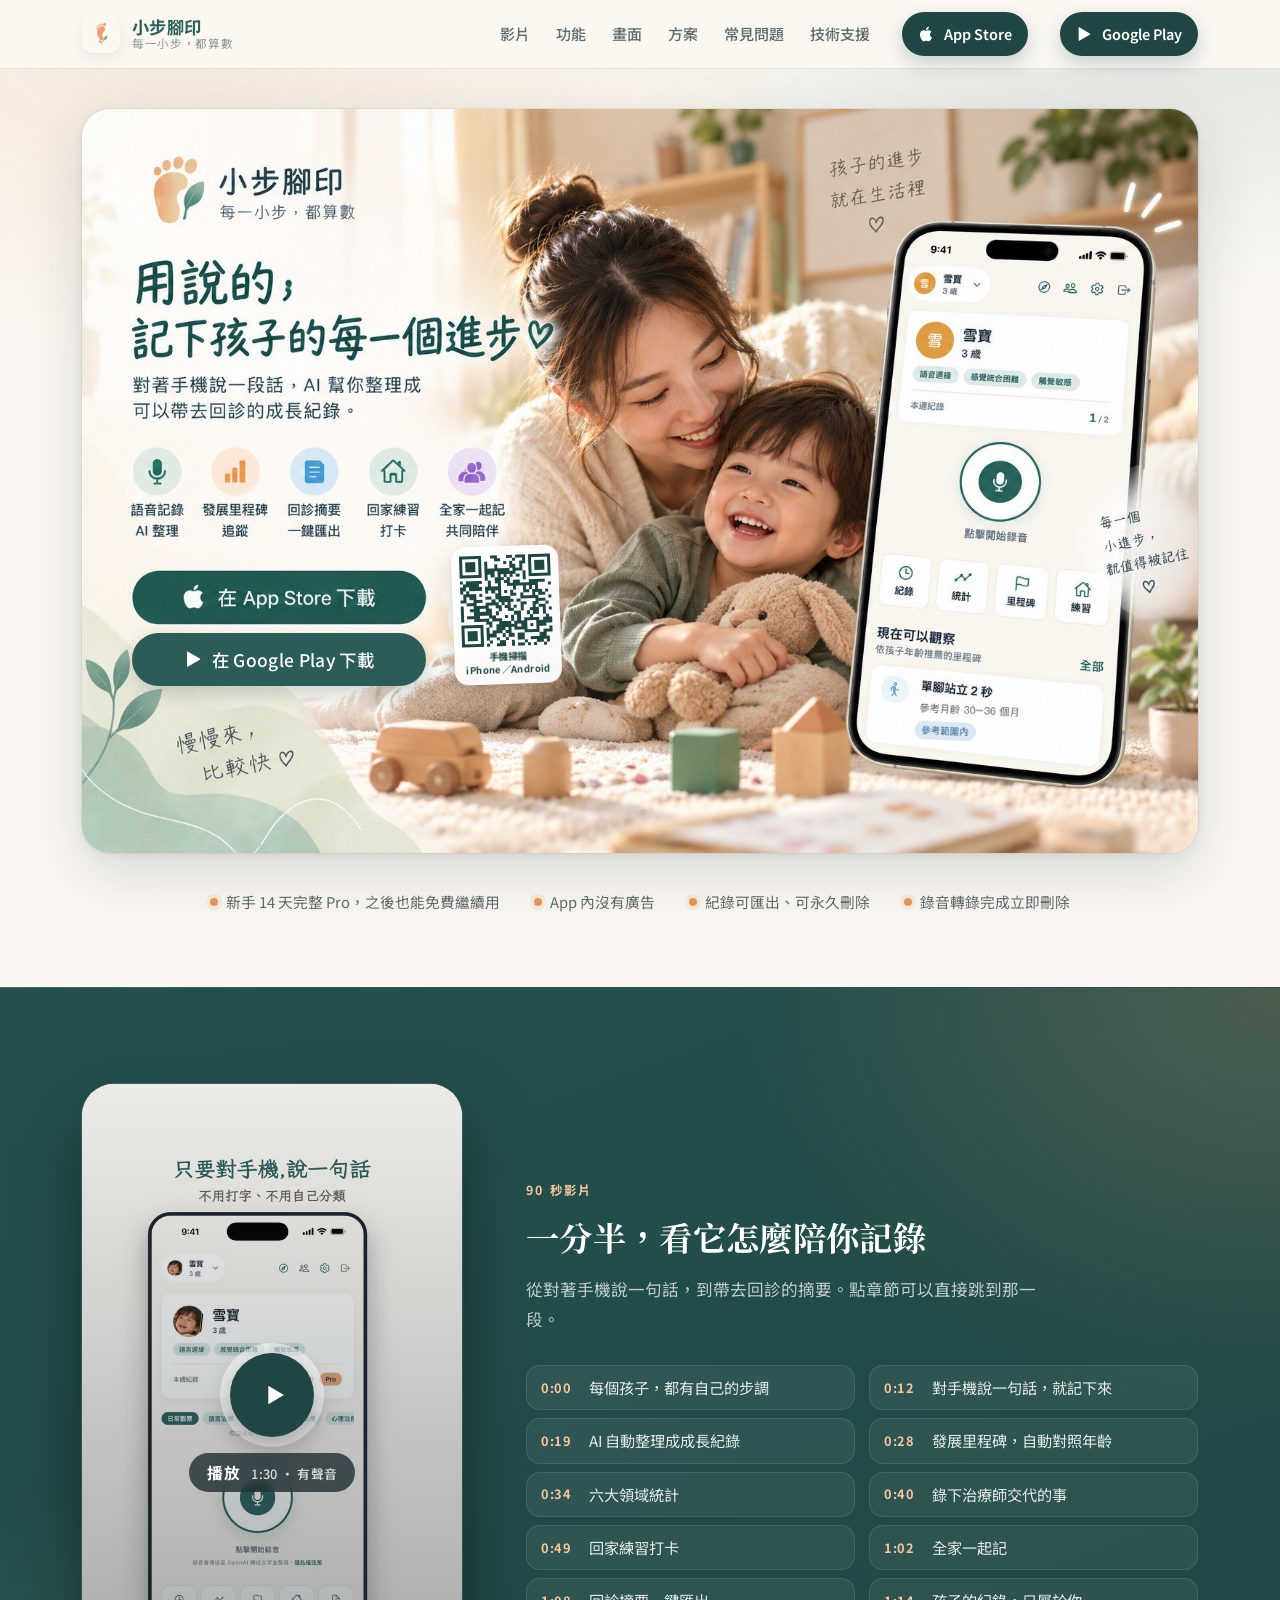
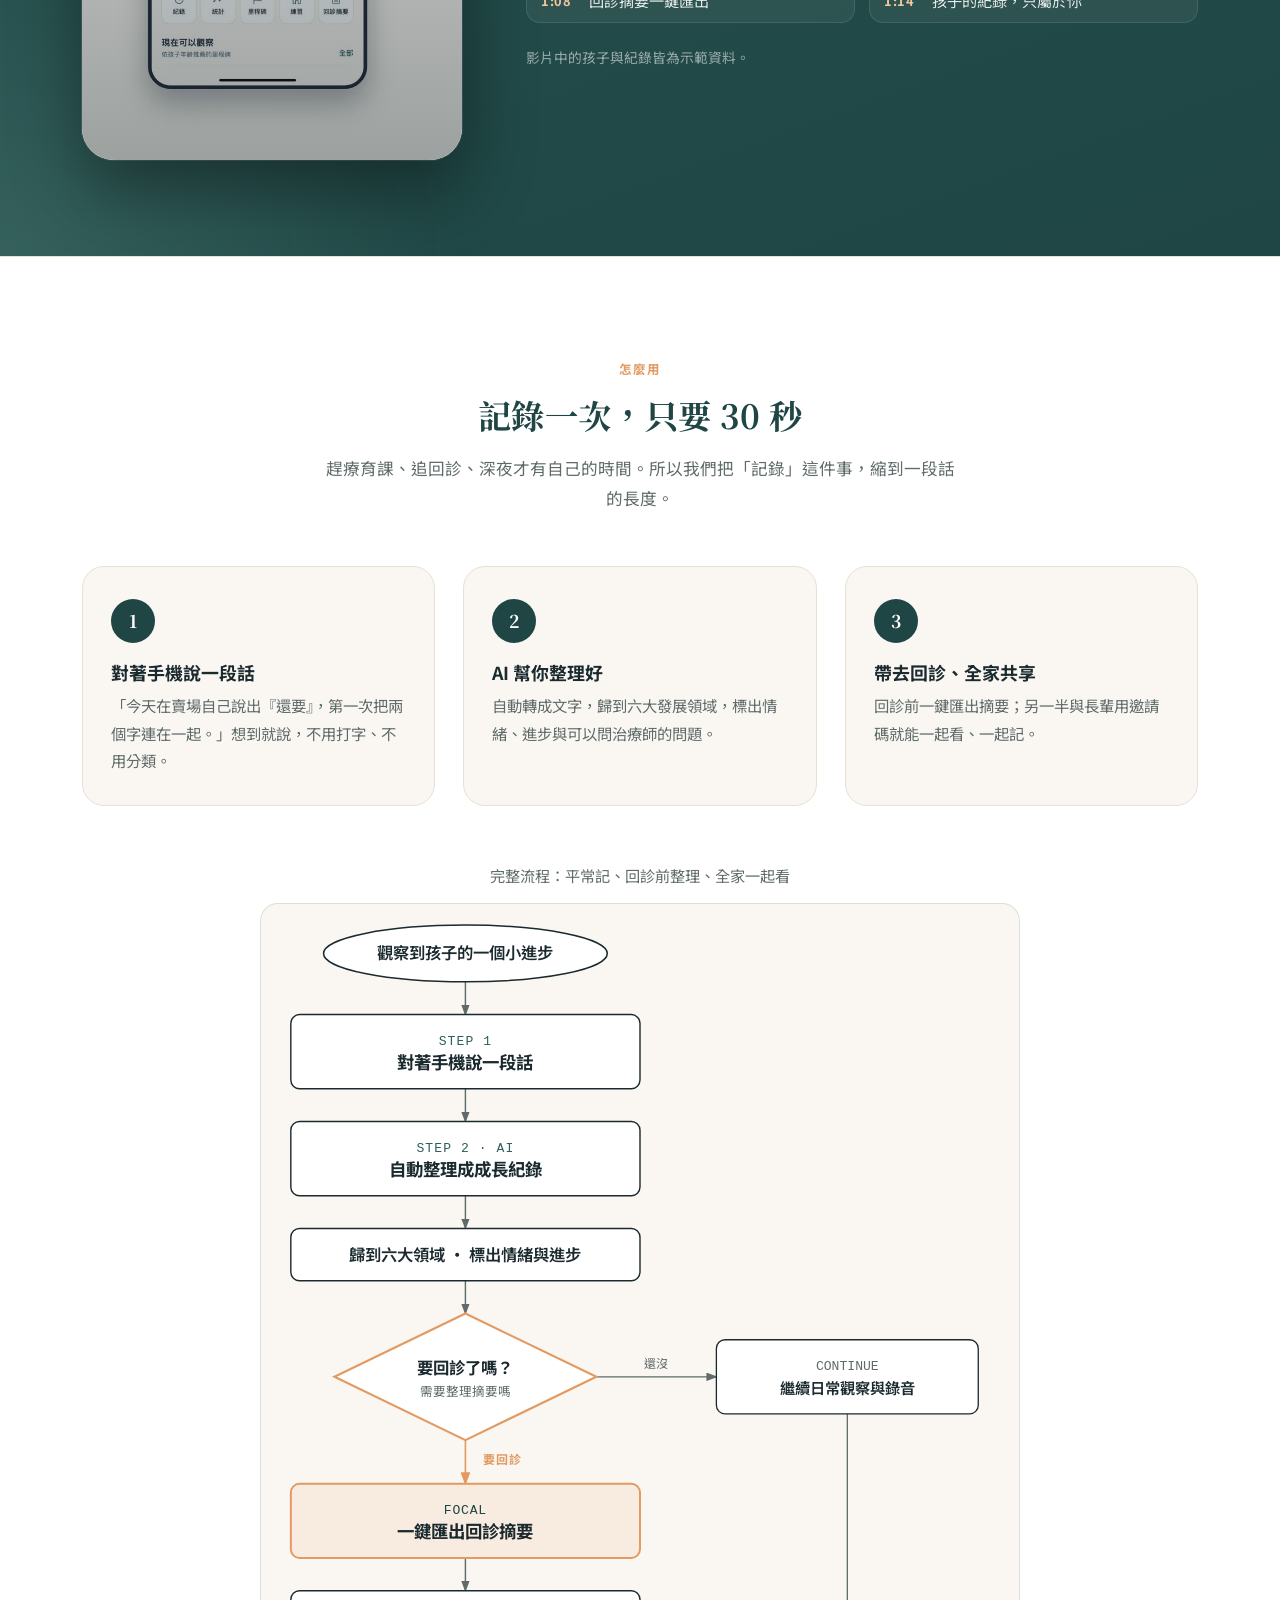
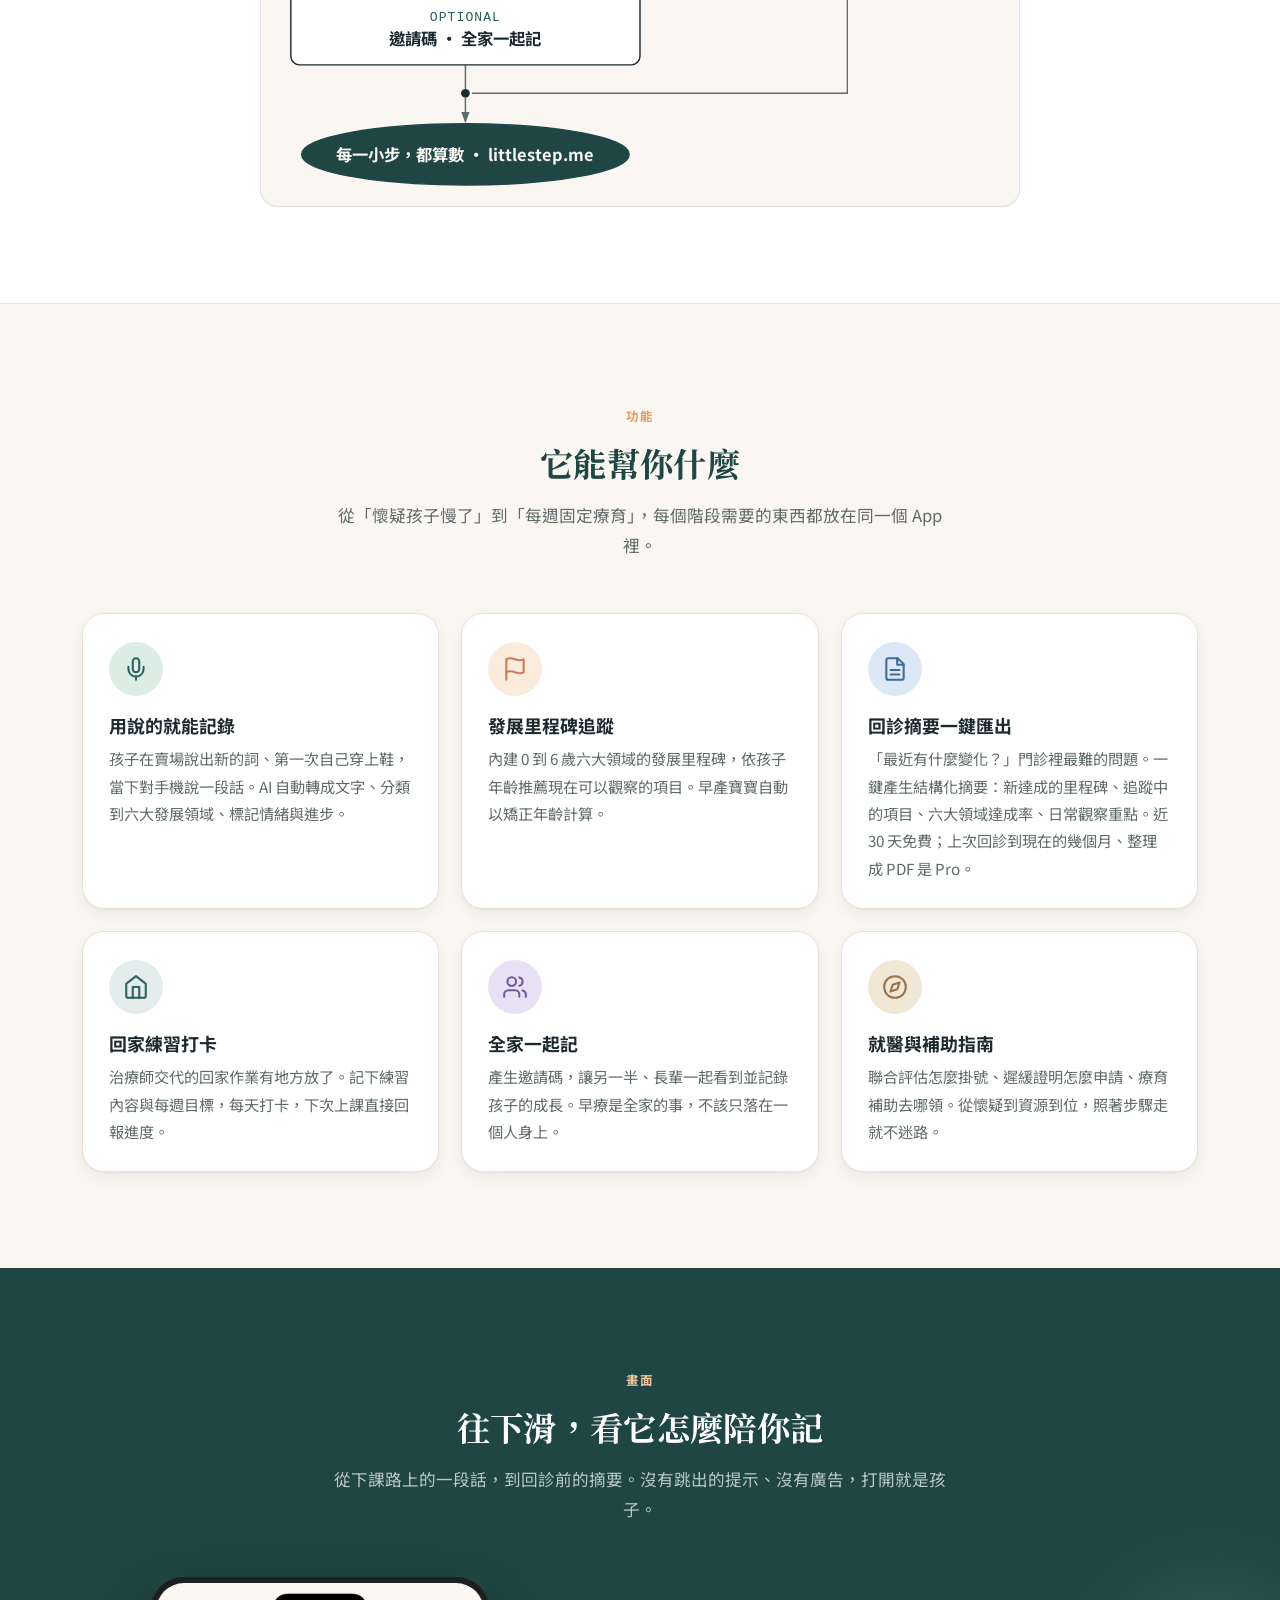
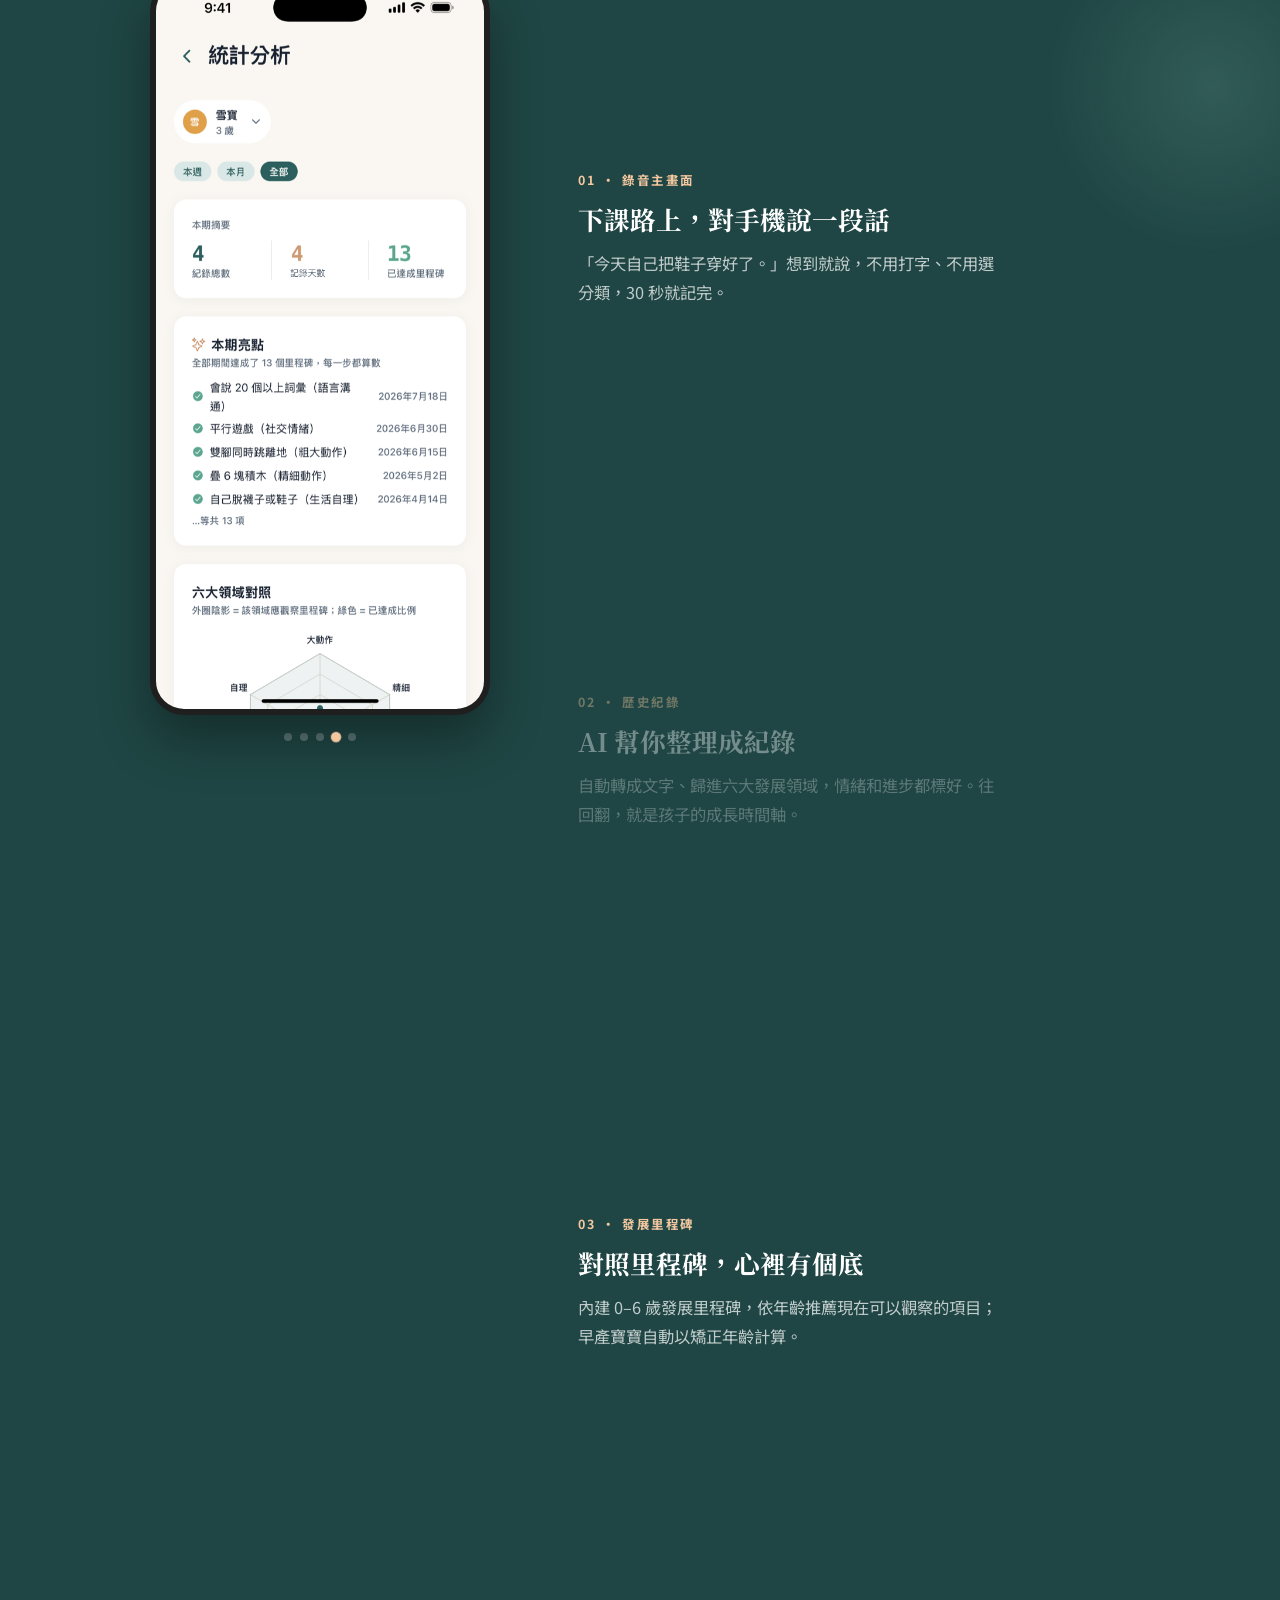
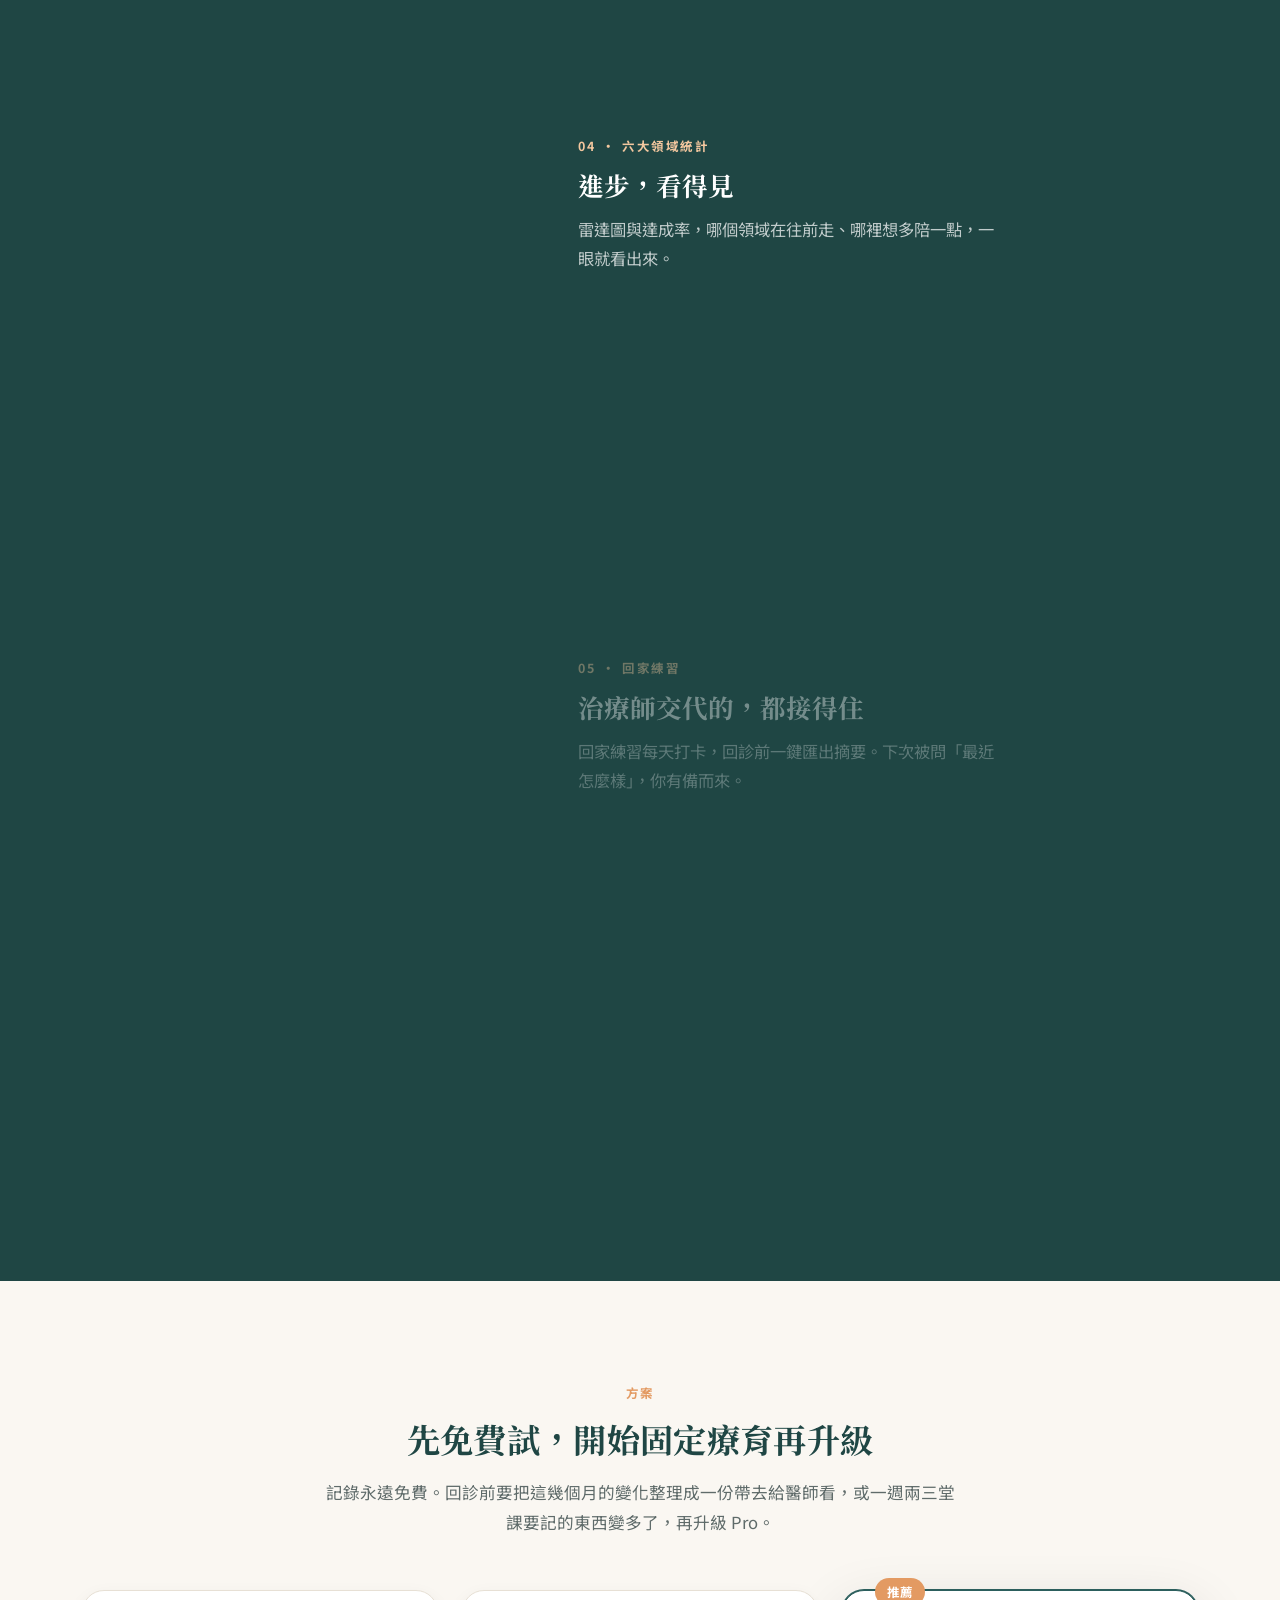
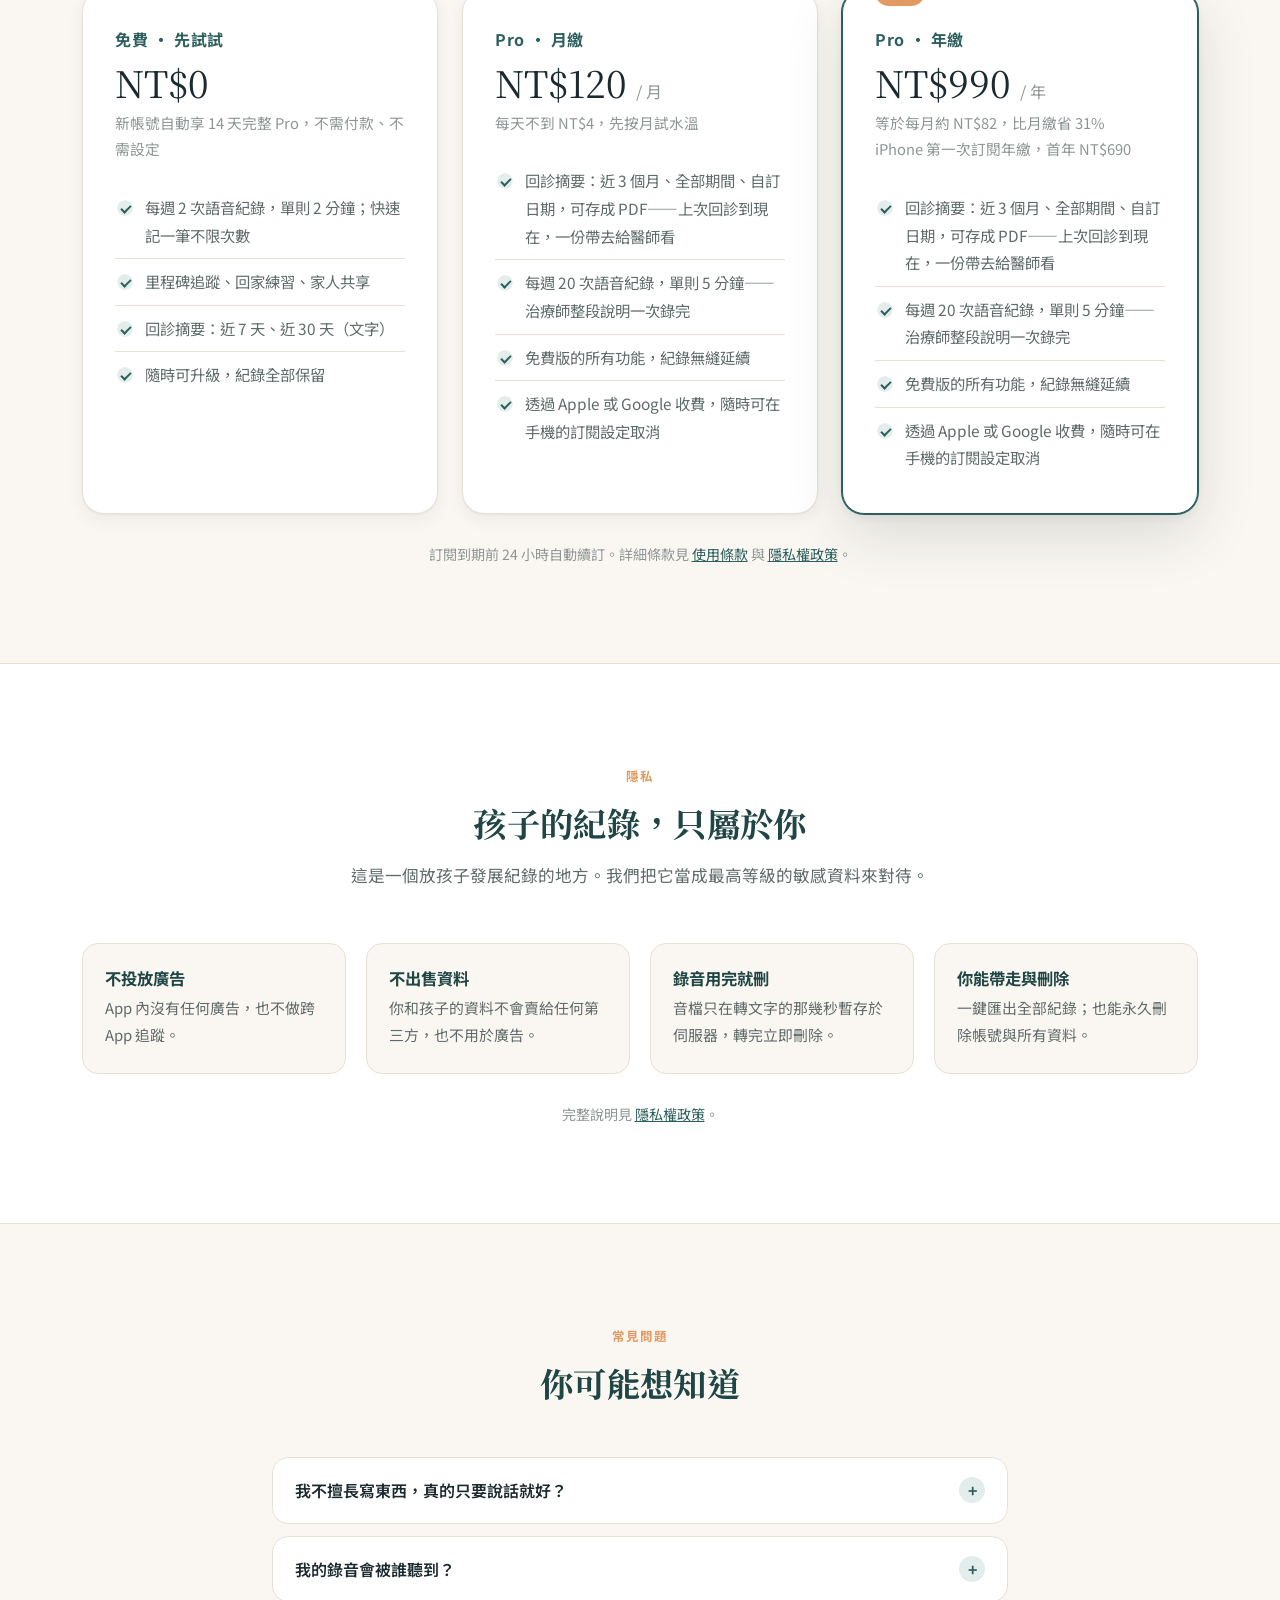
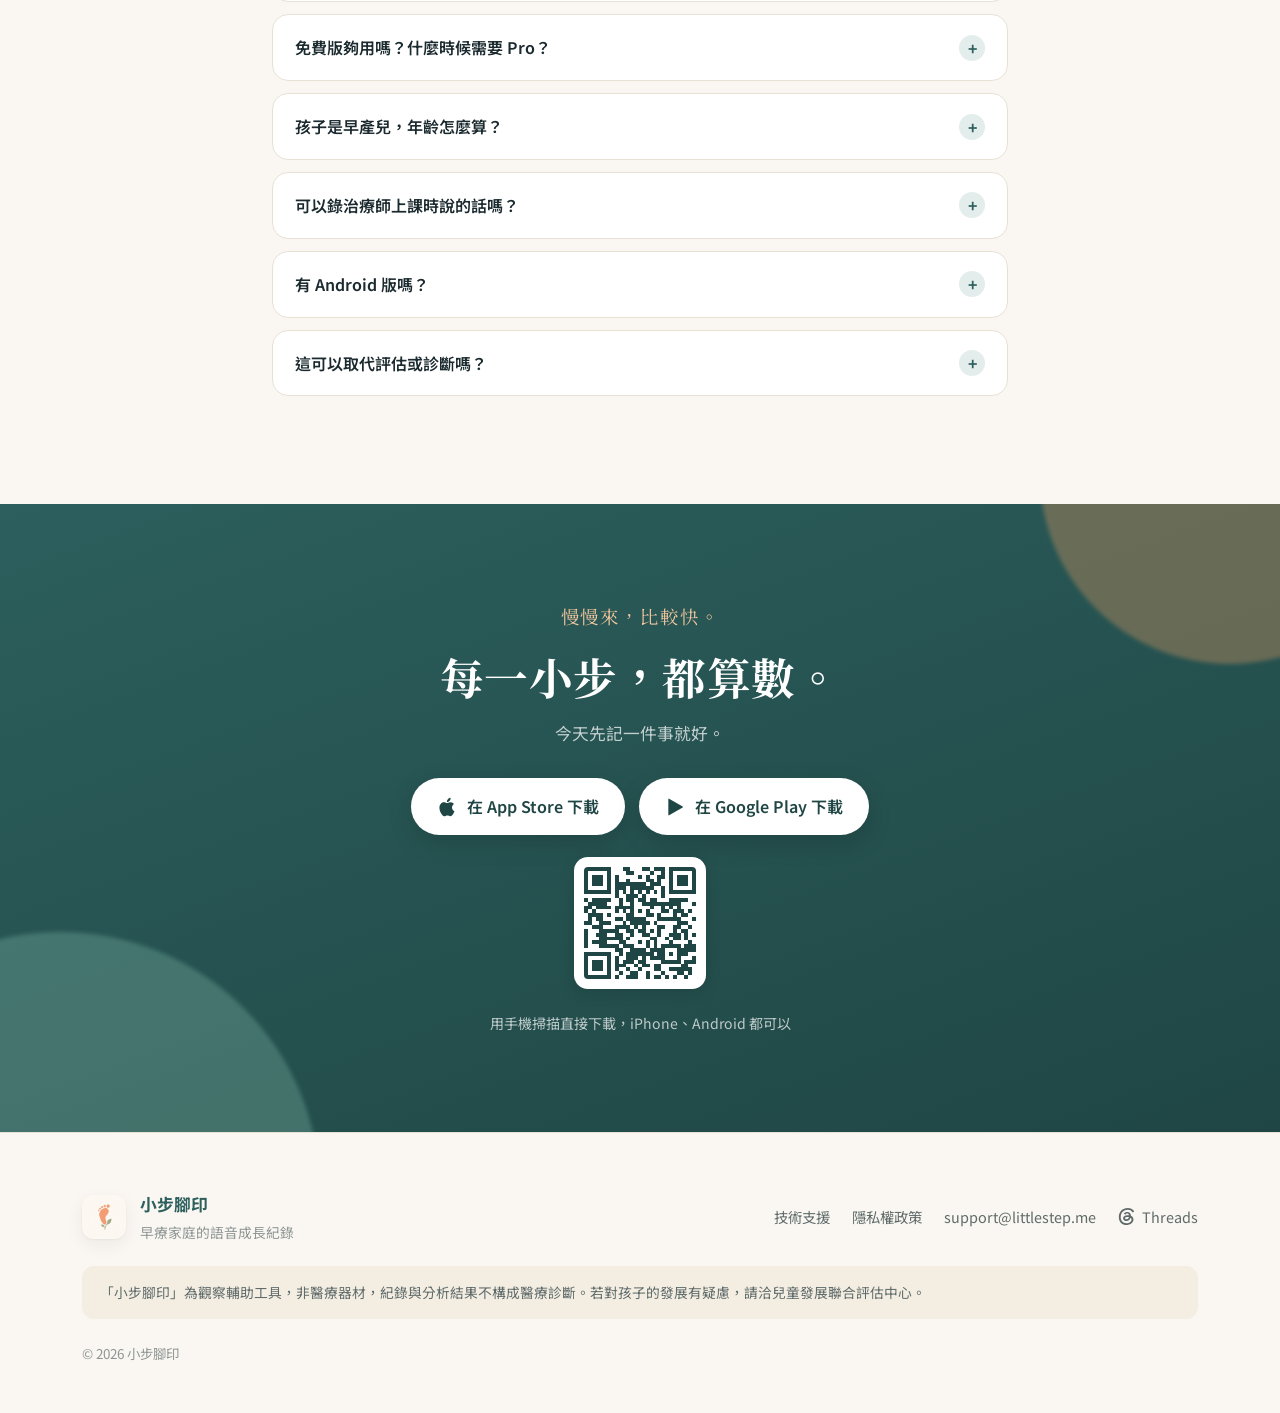
==== commit 06ba65f6: "feat: 「怎麼用」區塊加完整使用流程圖（手機可左右滑） Co-Authored-By: Claude Opus 5.5 <noreply@anthropic.com>" ====
--- a/index.html
+++ b/index.html
@@ -192,6 +192,86 @@
         <p>回診前一鍵匯出摘要；另一半與長輩用邀請碼就能一起看、一起記。</p>
       </li>
     </ol>
+
+    <figure class="flow-figure">
+      <figcaption>完整流程：平常記、回診前整理、全家一起看</figcaption>
+      <div class="flow-scroll">
+        <svg class="flow-svg" viewBox="370 14 680 812" xmlns="http://www.w3.org/2000/svg" role="img" aria-labelledby="flow-t flow-d">
+        <title id="flow-t">小步腳印產品使用流程</title>
+        <desc id="flow-d">從觀察孩子、語音記錄、AI 整理，到回診摘要與全家共享的流程圖。</desc>
+        <defs>
+          <marker id="flow-arrow" markerWidth="8" markerHeight="6" refX="7" refY="3" orient="auto"><polygon points="0 0, 8 3, 0 6" fill="#5F6B6A"/></marker>
+          <marker id="flow-arrow-accent" markerWidth="8" markerHeight="6" refX="7" refY="3" orient="auto"><polygon points="0 0, 8 3, 0 6" fill="#E39A62"/></marker>
+        </defs>
+
+        <!-- arrows：每一段都留 30px 間距 -->
+        <line x1="550" y1="78" x2="550" y2="108" stroke="#5F6B6A" stroke-width="1.3" marker-end="url(#flow-arrow)"/>
+        <line x1="550" y1="176" x2="550" y2="206" stroke="#5F6B6A" stroke-width="1.3" marker-end="url(#flow-arrow)"/>
+        <line x1="550" y1="274" x2="550" y2="304" stroke="#5F6B6A" stroke-width="1.3" marker-end="url(#flow-arrow)"/>
+        <line x1="550" y1="352" x2="550" y2="382" stroke="#5F6B6A" stroke-width="1.3" marker-end="url(#flow-arrow)"/>
+        <!-- 決策：右邊「下次」、下方「回診」 -->
+        <line x1="670" y1="440" x2="780" y2="440" stroke="#5F6B6A" stroke-width="1.3" marker-end="url(#flow-arrow)"/>
+        <line x1="550" y1="498" x2="550" y2="538" stroke="#E39A62" stroke-width="1.5" marker-end="url(#flow-arrow-accent)"/>
+        <line x1="550" y1="606" x2="550" y2="636" stroke="#5F6B6A" stroke-width="1.3" marker-end="url(#flow-arrow)"/>
+        <!-- 匯流：在「全家一起記」下方會合，不穿過方框 -->
+        <line x1="550" y1="704" x2="550" y2="726" stroke="#5F6B6A" stroke-width="1.3"/>
+        <path d="M900 474 V730 H556" fill="none" stroke="#5F6B6A" stroke-width="1.2"/>
+        <line x1="550" y1="734" x2="550" y2="756" stroke="#5F6B6A" stroke-width="1.3" marker-end="url(#flow-arrow)"/>
+
+        <!-- labels -->
+        <rect x="701" y="420" width="48" height="16" rx="3" fill="#FAF7F2"/>
+        <text x="725" y="432" fill="#5F6B6A" font-size="11" font-family="'Noto Sans TC', sans-serif" text-anchor="middle" letter-spacing="0.06em">還沒</text>
+        <rect x="560" y="508" width="48" height="16" rx="3" fill="#FAF7F2"/>
+        <text x="584" y="520" fill="#E39A62" font-size="11" font-family="'Noto Sans TC', sans-serif" text-anchor="middle" letter-spacing="0.06em" font-weight="700">要回診</text>
+
+        <!-- Start oval -->
+        <ellipse cx="550" cy="52" rx="130" ry="26" fill="#fff" stroke="#1B2A2F" stroke-width="1.4"/>
+        <text x="550" y="57" text-anchor="middle" fill="#1B2A2F" font-size="15" font-family="'Noto Sans TC', sans-serif" font-weight="600">觀察到孩子的一個小進步</text>
+
+        <!-- Step 1 -->
+        <rect x="390" y="108" width="320" height="68" rx="8" fill="#fff" stroke="#1B2A2F" stroke-width="1.3"/>
+        <text x="550" y="136" text-anchor="middle" fill="#2C5F5D" font-size="12" font-family="'IBM Plex Mono', monospace" letter-spacing="0.08em">STEP 1</text>
+        <text x="550" y="158" text-anchor="middle" fill="#1B2A2F" font-size="16" font-family="'Noto Sans TC', sans-serif" font-weight="700">對著手機說一段話</text>
+
+        <!-- Step 2 -->
+        <rect x="390" y="206" width="320" height="68" rx="8" fill="#fff" stroke="#1B2A2F" stroke-width="1.3"/>
+        <text x="550" y="234" text-anchor="middle" fill="#2C5F5D" font-size="12" font-family="'IBM Plex Mono', monospace" letter-spacing="0.08em">STEP 2 · AI</text>
+        <text x="550" y="256" text-anchor="middle" fill="#1B2A2F" font-size="16" font-family="'Noto Sans TC', sans-serif" font-weight="700">自動整理成成長紀錄</text>
+
+        <!-- Step 3 -->
+        <rect x="390" y="304" width="320" height="48" rx="8" fill="#fff" stroke="#1B2A2F" stroke-width="1.3"/>
+        <text x="550" y="334" text-anchor="middle" fill="#1B2A2F" font-size="15" font-family="'Noto Sans TC', sans-serif" font-weight="600">歸到六大領域 · 標出情緒與進步</text>
+
+        <!-- Decision：放大到 240×116，文字有呼吸空間 -->
+        <path d="M550 382 L670 440 L550 498 L430 440 Z" fill="#fff" stroke="#E39A62" stroke-width="2"/>
+        <text x="550" y="437" text-anchor="middle" fill="#1B2A2F" font-size="15" font-family="'Noto Sans TC', sans-serif" font-weight="700">要回診了嗎？</text>
+        <text x="550" y="458" text-anchor="middle" fill="#5F6B6A" font-size="11.5" font-family="'Noto Sans TC', sans-serif">需要整理摘要嗎</text>
+
+        <!-- Clinic path -->
+        <rect x="390" y="538" width="320" height="68" rx="8" fill="rgba(227,154,98,0.12)" stroke="#E39A62" stroke-width="1.8"/>
+        <text x="550" y="566" text-anchor="middle" fill="#1F4644" font-size="12" font-family="'IBM Plex Mono', monospace" letter-spacing="0.06em">FOCAL</text>
+        <text x="550" y="588" text-anchor="middle" fill="#1B2A2F" font-size="16" font-family="'Noto Sans TC', sans-serif" font-weight="700">一鍵匯出回診摘要</text>
+
+        <!-- Family share -->
+        <rect x="390" y="636" width="320" height="68" rx="8" fill="#fff" stroke="#1B2A2F" stroke-width="1.3"/>
+        <text x="550" y="664" text-anchor="middle" fill="#2C5F5D" font-size="12" font-family="'IBM Plex Mono', monospace" letter-spacing="0.08em">OPTIONAL</text>
+        <text x="550" y="686" text-anchor="middle" fill="#1B2A2F" font-size="15" font-family="'Noto Sans TC', sans-serif" font-weight="700">邀請碼 · 全家一起記</text>
+
+        <!-- Continue branch：中心對齊決策點 y=440 -->
+        <rect x="780" y="406" width="240" height="68" rx="8" fill="#fff" stroke="#1B2A2F" stroke-width="1.2"/>
+        <text x="900" y="434" text-anchor="middle" fill="#5F6B6A" font-size="12" font-family="'IBM Plex Mono', monospace">CONTINUE</text>
+        <text x="900" y="456" text-anchor="middle" fill="#1B2A2F" font-size="14" font-family="'Noto Sans TC', sans-serif" font-weight="600">繼續日常觀察與錄音</text>
+
+        <!-- merge dot -->
+        <circle cx="550" cy="730" r="4" fill="#1B2A2F"/>
+
+        <!-- End -->
+        <ellipse cx="550" cy="786" rx="150" ry="28" fill="#1F4644" stroke="#1F4644" stroke-width="1.4"/>
+        <text x="550" y="792" text-anchor="middle" fill="#FAF7F2" font-size="15" font-family="'Noto Sans TC', sans-serif" font-weight="700">每一小步，都算數 · littlestep.me</text>
+      </svg>
+      </div>
+      <p class="flow-hint">← 左右滑動看完整流程 →</p>
+    </figure>
   </div>
 </section>
 
--- a/style.css
+++ b/style.css
@@ -596,3 +596,11 @@
   .cookie-actions .btn { flex: 1; justify-content: center; }
 }
 .doc .cookie-settings { margin-top: 10px; border: 0; cursor: pointer; font-family: inherit; }
+
+/* ── 完整流程圖（三步驟下方）：窄螢幕可以左右滑，字不會縮到看不見 ── */
+.flow-figure { margin: 56px auto 0; max-width: 760px; }
+.flow-figure figcaption { text-align: center; color: var(--muted, #5F6B6A); font-size: .95rem; margin-bottom: 14px; }
+.flow-scroll { overflow-x: auto; -webkit-overflow-scrolling: touch; background: #FAF7F2; border: 1px solid rgba(27,42,47,.12); border-radius: 18px; padding: 8px; }
+.flow-svg { display: block; width: 100%; min-width: 500px; height: auto; }
+.flow-hint { display: none; text-align: center; color: var(--muted); font-size: .85rem; margin-top: 10px; }
+@media (max-width: 560px) { .flow-hint { display: block; } }
